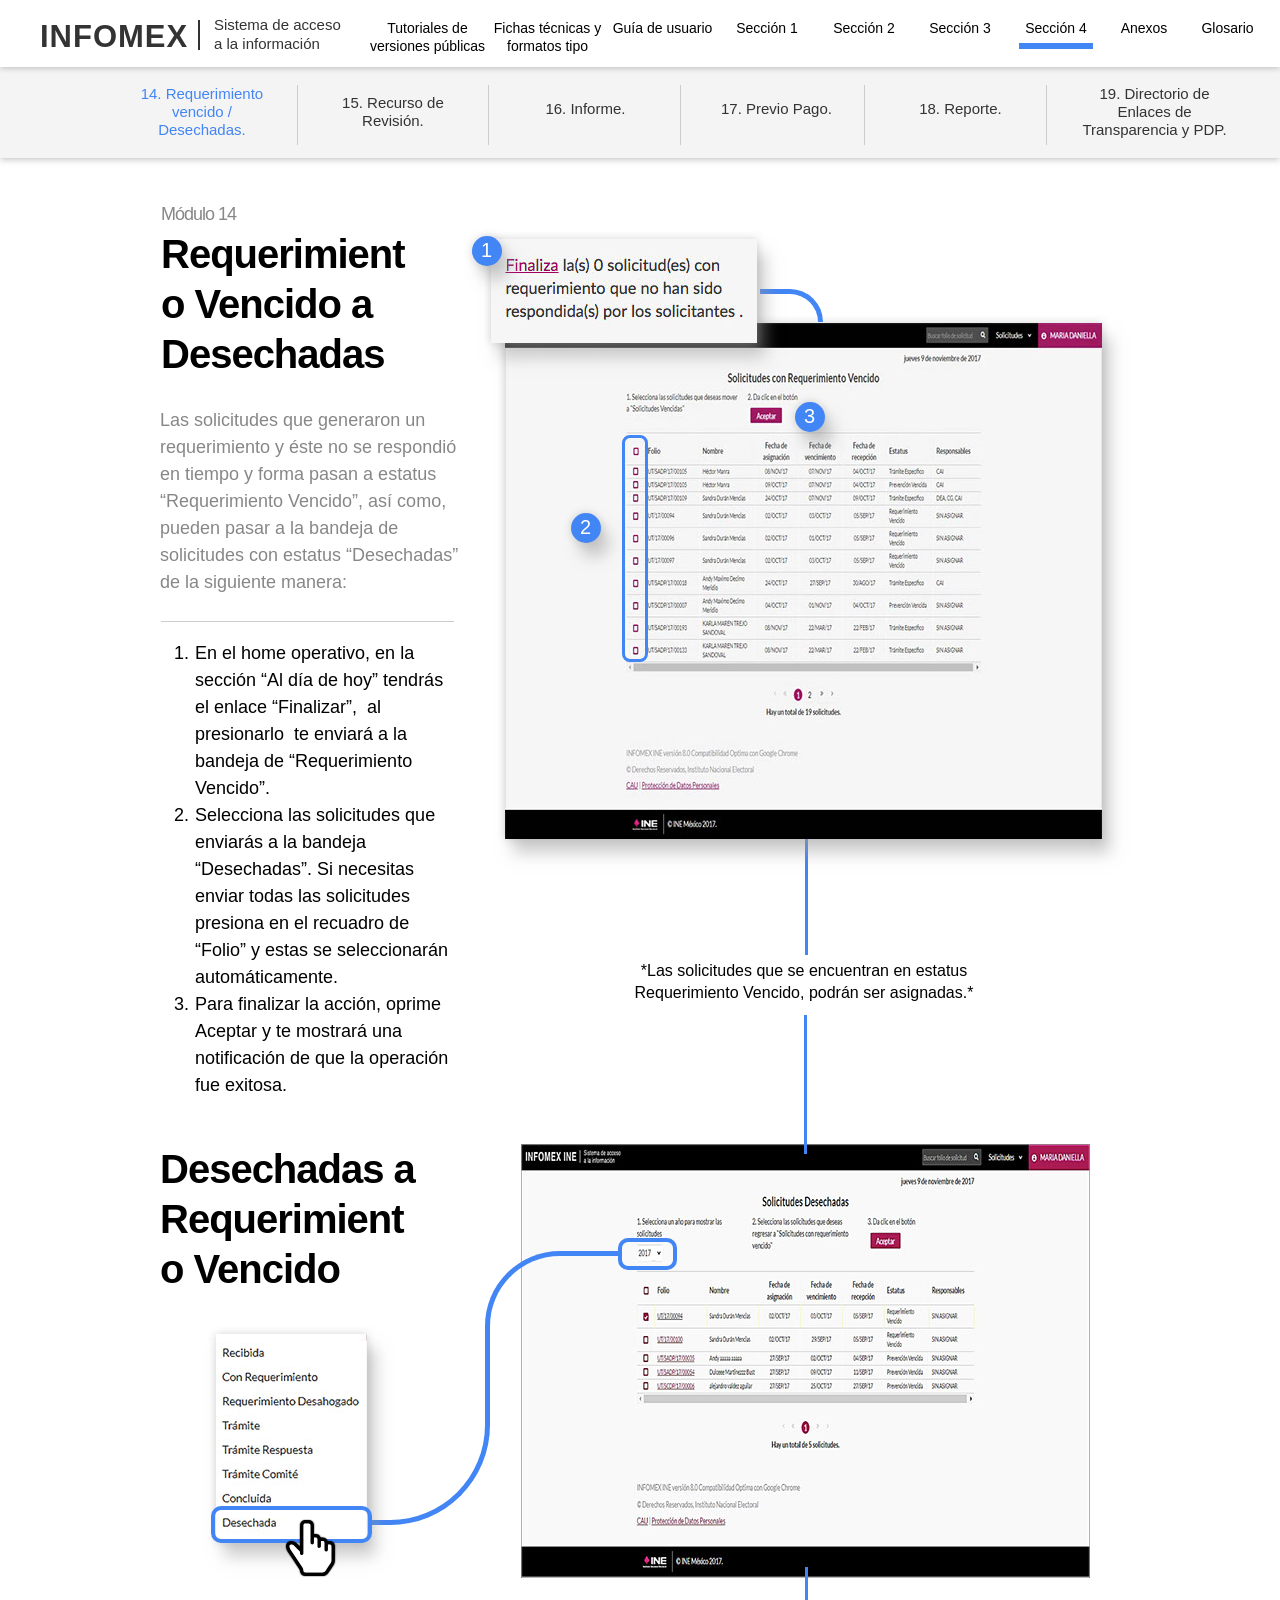
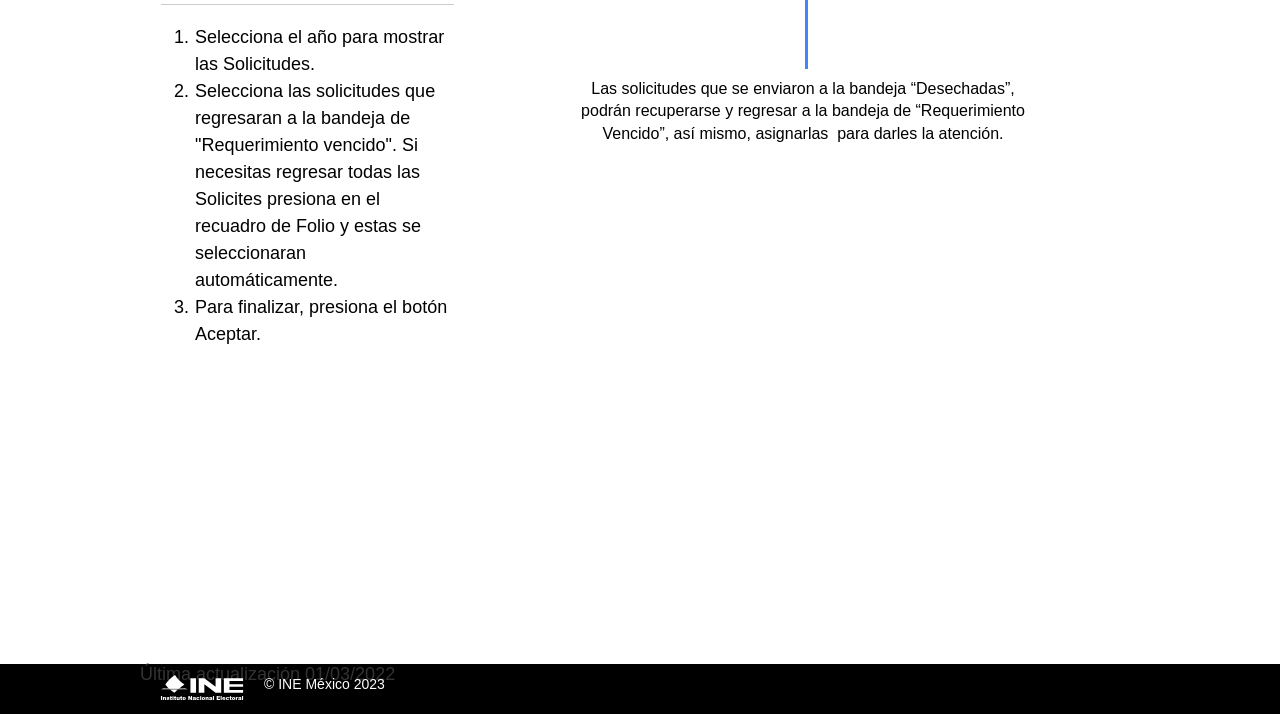
==== modulo-14.html @ b86f08ac "centros de ayuda" ====
<!DOCTYPE html>
<html class="nojs html css_verticalspacer" lang="es-ES">
 <head>

  <meta http-equiv="Content-type" content="text/html;charset=UTF-8"/>
  <meta name="generator" content="2018.0.0.379"/>
  
  <script type="text/javascript">
   // Update the 'nojs'/'js' class on the html node
document.documentElement.className = document.documentElement.className.replace(/\bnojs\b/g, 'js');

// Check that all required assets are uploaded and up-to-date
if(typeof Muse == "undefined") window.Muse = {}; window.Muse.assets = {"required":["museutils.js", "museconfig.js", "jquery.musemenu.js", "jquery.watch.js", "require.js", "modulo-14.css"], "outOfDate":[]};
</script>
  
  <title>modulo-14</title>
  <!-- CSS -->
  <link rel="stylesheet" type="text/css" href="css/site_global.css?crc=533855552"/>
  <link rel="stylesheet" type="text/css" href="css/master_a-p_g_-maestra.css?crc=135848326"/>
  <link rel="stylesheet" type="text/css" href="css/master_b-p_g_-maestra.css?crc=389858910"/>
  <link rel="stylesheet" type="text/css" href="css/master_seccion-4.css?crc=4071516898"/>
  <link rel="stylesheet" type="text/css" href="css/modulo-14.css?crc=4121384247" id="pagesheet"/>
  <!-- IE-only CSS -->
  <!--[if lt IE 9]>
  <link rel="stylesheet" type="text/css" href="css/iefonts_modulo-14.css?crc=3797265136"/>
  <![endif]-->
  <!-- Other scripts -->
  <script type="text/javascript">
   var __adobewebfontsappname__ = "muse";
</script>
  <!-- JS includes -->
  <script src="https://webfonts.creativecloud.com/roboto:n3,n4,n7:default.js" type="text/javascript"></script>
  <!--[if lt IE 9]>
  <script src="scripts/html5shiv.js?crc=4241844378" type="text/javascript"></script>
  <![endif]-->
   </head>
 <body>

  <div class="clearfix" id="page"><!-- group -->
   <div class="clearfix grpelem" id="pu21235"><!-- group -->
    <div class="browser_width" id="u21235-bw">
     <div id="u21235"><!-- simple frame --></div>
    </div>
    <div class="clearfix" id="u29739"><!-- group -->
     <a class="nonblock nontext MuseLinkActive ts7-Tablas-light-15px clearfix" id="u21440-4" href="modulo-14.html"><!-- content --><span><span class="ts7-Tablas-light-15px">14. Requerimiento vencido / Desechadas.</span></span></a>
     <div id="u21437"><!-- simple frame --></div>
     <a class="nonblock nontext ts7-Tablas-light-15px clearfix" id="u21439-4" href="modulo-15.html"><!-- content --><span><span class="ts7-Tablas-light-15px">15. Recurso de Revisión.</span></span></a>
     <div id="u21438"><!-- simple frame --></div>
     <a class="nonblock nontext ts7-Tablas-light-15px clearfix" id="u21436-4" href="modulo-16.html"><!-- content --><span><span class="ts7-Tablas-light-15px">16. Informe.</span></span></a>
     <div id="u29429"><!-- simple frame --></div>
     <a class="nonblock nontext ts7-Tablas-light-15px clearfix" id="u29426-4" href="modulo-17.html"><!-- content --><span><span class="ts7-Tablas-light-15px">17. Previo Pago.</span></span></a>
     <div id="u29736"><!-- simple frame --></div>
     <a class="nonblock nontext ts7-Tablas-light-15px clearfix" id="u29733-4" href="modulo-18.html"><!-- content --><span><span class="ts7-Tablas-light-15px">18. Reporte.</span></span></a>
     <div id="u29737"><!-- simple frame --></div>
     <a class="nonblock nontext ts7-Tablas-light-15px clearfix" id="u29740-4" href="modulo-42.html"><!-- content --><span><span class="ts7-Tablas-light-15px">19. Directorio de Enlaces de Transparencia y PDP.</span></span></a>
    </div>
    <div class="browser_width" id="u15545-bw">
     <div id="u15545"><!-- simple frame --></div>
    </div>
    <div class="clearfix" id="u15563"><!-- group -->
     <a class="nonblock nontext clearfix" id="u15553-4" href="index.html"><!-- content --><p>INFOMEX</p></a>
     <a class="nonblock nontext" id="u15552" href="index.html"><!-- simple frame --></a>
     <a class="nonblock nontext clearfix" id="u15554-6" href="index.html"><!-- content --><p>Sistema de acceso</p><p>a la información</p></a>
    </div>
    <nav class="MenuBar clearfix" id="menuu28602"><!-- horizontal box -->
     <div class="MenuItemContainer clearfix grpelem" id="u28609"><!-- vertical box -->
      <a class="nonblock nontext MenuItem MenuItemWithSubMenu clearfix colelem" id="u28673" href="modulo-37.html"><!-- horizontal box --><div class="MenuItemLabel clearfix grpelem" id="u28616-4"><!-- content --><p>Tutoriales de versiones públicas</p></div></a>
     </div>
     <div class="MenuItemContainer clearfix grpelem" id="u28608"><!-- vertical box -->
      <a class="nonblock nontext MenuItem MenuItemWithSubMenu clearfix colelem" id="u28672" href="modulo-22.html"><!-- horizontal box --><div class="MenuItemLabel clearfix grpelem" id="u28615-4"><!-- content --><p>Fichas técnicas y formatos tipo</p></div></a>
     </div>
      <div class="MenuItemContainer clearfix grpelem" id="u28607"><!-- vertical box -->
        <a class="nonblock nontext MenuItem MenuItemWithSubMenu clearfix colelem" id="u28671" href="modulo-19.html"><!-- horizontal box --><div class="MenuItemLabel NoWrap clearfix grpelem" id="u28614-4"><!-- content --><p>Guía de usuario</p></div></a>
      </div>
     <div class="MenuItemContainer clearfix grpelem" id="u28610"><!-- vertical box -->
      <a class="nonblock nontext MenuItem MenuItemWithSubMenu clearfix colelem" id="u28611" href="modulo-1.html"><!-- horizontal box --><div class="MenuItemLabel NoWrap clearfix grpelem" id="u28613-4"><!-- content --><p>Sección 1</p></div></a>
     </div>
     <div class="MenuItemContainer clearfix grpelem" id="u28617"><!-- vertical box -->
      <a class="nonblock nontext MenuItem MenuItemWithSubMenu clearfix colelem" id="u28618" href="modulo-5.html"><!-- horizontal box --><div class="MenuItemLabel NoWrap clearfix grpelem" id="u28620-4"><!-- content --><p>Sección 2</p></div></a>
     </div>
     <div class="MenuItemContainer clearfix grpelem" id="u28624"><!-- vertical box -->
      <a class="nonblock nontext MenuItem MenuItemWithSubMenu clearfix colelem" id="u28627" href="modulo-9.html"><!-- horizontal box --><div class="MenuItemLabel NoWrap clearfix grpelem" id="u28630-4"><!-- content --><p>Sección 3</p></div></a>
     </div>
     <div class="MenuItemContainer clearfix grpelem" id="u28689"><!-- vertical box -->
      <a class="nonblock nontext MenuItem MenuItemWithSubMenu MuseMenuActive clearfix colelem" id="u28692" href="modulo-14.html"><!-- horizontal box --><div class="MenuItemLabel NoWrap clearfix grpelem" id="u28694-4"><!-- content --><p>Sección 4</p></div></a>
     </div>
     <div class="MenuItemContainer clearfix grpelem" id="u28710"><!-- vertical box -->
      <a class="nonblock nontext MenuItem MenuItemWithSubMenu clearfix colelem" id="u28711" href="anexos.html"><!-- horizontal box --><div class="MenuItemLabel NoWrap clearfix grpelem" id="u28714-4"><!-- content --><p>Anexos</p></div></a>
     </div>
     <div class="MenuItemContainer clearfix grpelem" id="u28603"><!-- vertical box -->
      <a class="nonblock nontext MenuItem MenuItemWithSubMenu clearfix colelem" id="u28604" href="glosario.html"><!-- horizontal box --><div class="MenuItemLabel NoWrap clearfix grpelem" id="u28605-4"><!-- content --><p>Glosario</p></div></a>
     </div>
    </nav>
    <div id="u29065"><!-- simple frame --></div>
   </div>
   <div class="clearfix grpelem" id="pu26874-4"><!-- column -->
    <div class="clearfix colelem" id="u26874-4"><!-- content -->
     <p id="u26874-2"><span class="normal">Módulo 14</span></p>
    </div>
    <div class="clearfix colelem" id="pu26831-4"><!-- group -->
     <div class="clearfix grpelem" id="u26831-4"><!-- content -->
      <p id="u26831-2"><span class="normal" id="u26831">Las solicitudes que se enviaron a la bandeja “Desechadas”, podrán recuperarse y regresar a la bandeja de “Requerimiento Vencido”, así mismo, asignarlas&nbsp; para darles la atención.</span></p>
     </div>
     <div class="clip_frame grpelem" id="u26834"><!-- image -->
      <img class="block" id="u26834_img" src="images/imagen%20pegada%201120x854.jpg?crc=3993054534" alt="" width="569" height="434"/>
     </div>
     <div class="rounded-corners resaltado-grueso grpelem" id="u26836" data-mu-ie-matrix="progid:DXImageTransform.Microsoft.Matrix(M11=0,M12=-1,M21=1,M22=0,SizingMethod='auto expand')" data-mu-ie-matrix-dx="48" data-mu-ie-matrix-dy="-47"><!-- simple frame --></div>
     <div class="resaltado-grueso rounded-corners grpelem" id="u26837"><!-- simple frame --></div>
     <div class="rounded-corners grpelem" id="u26838"><!-- simple frame --></div>
     <div class="grpelem" id="u26839"><!-- simple frame --></div>
     <div class="clearfix grpelem" id="u26840-9"><!-- content -->
      <ol class="list0 nls-None" id="u26840-7">
       <li id="u26840-2"><span class="normal">En el home operativo, en la sección “Al día de hoy” tendrás el enlace “Finalizar”,&nbsp; al presionarlo&nbsp; te enviará a la bandeja de “Requerimiento Vencido”.</span></li>
       <li id="u26840-4"><span class="normal">Selecciona las solicitudes que enviarás a la bandeja “Desechadas”. Si necesitas enviar todas las solicitudes presiona en el recuadro de “Folio” y estas se seleccionarán automáticamente.</span></li>
       <li id="u26840-6"><span class="normal">Para finalizar la acción, oprime Aceptar y te mostrará una notificación de que la operación fue exitosa.</span></li>
      </ol>
     </div>
     <div class="resaltado-grueso rounded-corners grpelem" id="u26841" data-mu-ie-matrix="progid:DXImageTransform.Microsoft.Matrix(M11=-1,M12=0,M21=0,M22=-1,SizingMethod='auto expand')" data-mu-ie-matrix-dx="0" data-mu-ie-matrix-dy="0"><!-- simple frame --></div>
     <div class="resaltado-grueso grpelem" id="u26842" data-mu-ie-matrix="progid:DXImageTransform.Microsoft.Matrix(M11=0,M12=-1,M21=1,M22=0,SizingMethod='auto expand')" data-mu-ie-matrix-dx="66" data-mu-ie-matrix-dy="-66"><!-- simple frame --></div>
     <div class="clearfix grpelem" id="u26843-9"><!-- content -->
      <ol class="list0 nls-None" id="u26843-7">
       <li id="u26843-2"><span class="normal">Selecciona el año para mostrar las Solicitudes.</span></li>
       <li id="u26843-4"><span class="normal">Selecciona las solicitudes que regresaran a la bandeja de &quot;Requerimiento vencido&quot;. Si necesitas regresar todas las Solicites presiona en el recuadro de Folio y estas se seleccionaran automáticamente.</span></li>
       <li id="u26843-6"><span class="normal">Para finalizar, presiona el botón Aceptar.</span></li>
      </ol>
     </div>
     <div class="clearfix grpelem" id="u26844-4"><!-- content -->
      <p id="u26844-2"><span class="normal" id="u26844">*Las solicitudes que se encuentran en estatus Requerimiento Vencido, podrán ser asignadas.*</span></p>
     </div>
     <div class="resaltado-grueso grpelem" id="u26846" data-mu-ie-matrix="progid:DXImageTransform.Microsoft.Matrix(M11=0,M12=-1,M21=1,M22=0,SizingMethod='auto expand')" data-mu-ie-matrix-dx="60" data-mu-ie-matrix-dy="-60"><!-- simple frame --></div>
     <div class="shadow Sombras-nivel-2 clip_frame grpelem" id="u26848"><!-- image -->
      <img class="block" id="u26848_img" src="images/imagen%20pegada%20482x694-crop-u26848.jpg?crc=128304559" alt="" width="152" height="208"/>
     </div>
     <div class="clearfix grpelem" id="u26851-4"><!-- content -->
      <p id="u26851-2"><span class="normal">Las solicitudes que generaron un requerimiento y éste no se respondió en tiempo y forma pasan a estatus “Requerimiento Vencido”, así como, pueden pasar a la bandeja de solicitudes con estatus “Desechadas” de la siguiente manera:</span></p>
     </div>
     <div class="Sombras-nivel-2 shadow clip_frame grpelem" id="u26852"><!-- image -->
      <img class="block" id="u26852_img" src="images/imagen%20pegada%20958x828.jpg?crc=3959224670" alt="" width="597" height="516"/>
     </div>
     <div class="grpelem" id="u26854"><!-- simple frame --></div>
     <div class="rounded-corners grpelem" id="u26857"><!-- simple frame --></div>
     <div class="clearfix grpelem" id="u26858"><!-- group -->
      <div class="shadow Sombras-nivel-2-indicadores rounded-corners clearfix grpelem" id="u26860"><!-- group -->
       <div class="clearfix grpelem" id="u26859-4"><!-- content -->
        <p id="u26859-2"><span class="normal" id="u26859">2</span></p>
       </div>
      </div>
     </div>
     <div class="clearfix grpelem" id="u26861-4"><!-- content -->
      <p id="u26861-2"><span class="super-titulos">Requerimiento Vencido a Desechadas</span></p>
     </div>
     <div class="clearfix grpelem" id="u26862"><!-- group -->
      <div class="Sombras-nivel-2-indicadores shadow rounded-corners clearfix grpelem" id="u26864"><!-- group -->
       <div class="clearfix grpelem" id="u26863-4"><!-- content -->
        <p id="u26863-2"><span class="normal" id="u26863">3</span></p>
       </div>
      </div>
     </div>
     <div class="rounded-corners resaltado-grueso-redondo grpelem" id="u26866" data-mu-ie-matrix="progid:DXImageTransform.Microsoft.Matrix(M11=0,M12=-1,M21=1,M22=0,SizingMethod='auto expand')" data-mu-ie-matrix-dx="-15" data-mu-ie-matrix-dy="15"><!-- simple frame --></div>
     <div class="clip_frame grpelem" id="u26867"><!-- svg -->
      <img class="svg" id="u26868" src="images/svg-pegado-485x548.svg?crc=3825345961" width="53" height="60" alt="" data-mu-svgfallback="images/svg%20pegado%20485x548_poster_.png?crc=3929891242"/>
     </div>
     <div class="Sombras-nivel-2 shadow clip_frame grpelem" id="u26869"><!-- image -->
      <img class="block" id="u26869_img" src="images/solicitudes_de_estatus_finaliza-crop-u26869.jpg?crc=4020132587" alt="" width="266" height="104"/>
     </div>
     <div class="clearfix grpelem" id="u26871"><!-- group -->
      <div class="Sombras-nivel-2-indicadores shadow rounded-corners clearfix grpelem" id="u26873"><!-- group -->
       <div class="clearfix grpelem" id="u26872-4"><!-- content -->
        <p id="u26872-2"><span class="normal" id="u26872">1</span></p>
       </div>
      </div>
     </div>
     <div class="rounded-corners grpelem" id="u26847"><!-- simple frame --></div>
     <div class="clip_frame grpelem" id="u26855"><!-- svg -->
      <img class="svg" id="u26856" src="images/svg-pegado-485x548.svg?crc=3825345961" width="53" height="60" alt="" data-mu-svgfallback="images/svg%20pegado%20485x548_poster_.png?crc=3929891242"/>
     </div>
     <div class="clearfix grpelem" id="u29836-4"><!-- content -->
      <p id="u29836-2"><span class="super-titulos">Desechadas a Requerimiento Vencido</span></p>
     </div>
    </div>
   </div>
   <div class="verticalspacer" data-offset-top="2077" data-content-above-spacer="2076" data-content-below-spacer="174"></div>
   <div class="browser_width grpelem" id="u4093-bw">
    <div id="u4093"><!-- group -->
     <div class="clearfix" id="u4093_align_to_page">
      <div class="clip_frame grpelem" id="u4096"><!-- svg -->
       <img class="svg" id="u4097" src="images/svg-pegado-625196x190.svg?crc=474778767" width="84" height="25" alt="" data-mu-svgfallback="images/svg%20pegado%20625196x190_poster_.png?crc=4082289223"/>
      </div>
       <div class="clearfix grpelem" id="u4094-4"><!-- content -->
        <p><span class="normal" id="u4094">© INE México 2023</span></p>
       </div>
       <div class="clearfix grpelem" id="u4095-4"><!-- content -->
       <p><span class="ts6-Cuerpo-de-texto" id="u4095">Última actualización 01/03/2022</span></p>
      </div>
     </div>
    </div>
   </div>
  </div>
  <!-- Other scripts -->
  <script type="text/javascript">
   // Decide weather to suppress missing file error or not based on preference setting
var suppressMissingFileError = false
</script>
  <script type="text/javascript">
   window.Muse.assets.check=function(d){if(!window.Muse.assets.checked){window.Muse.assets.checked=!0;var b={},c=function(a,b){if(window.getComputedStyle){var c=window.getComputedStyle(a,null);return c&&c.getPropertyValue(b)||c&&c[b]||""}if(document.documentElement.currentStyle)return(c=a.currentStyle)&&c[b]||a.style&&a.style[b]||"";return""},a=function(a){if(a.match(/^rgb/))return a=a.replace(/\s+/g,"").match(/([\d\,]+)/gi)[0].split(","),(parseInt(a[0])<<16)+(parseInt(a[1])<<8)+parseInt(a[2]);if(a.match(/^\#/))return parseInt(a.substr(1),

16);return 0},g=function(g){for(var f=document.getElementsByTagName("link"),h=0;h<f.length;h++)if("text/css"==f[h].type){var i=(f[h].href||"").match(/\/?css\/([\w\-]+\.css)\?crc=(\d+)/);if(!i||!i[1]||!i[2])break;b[i[1]]=i[2]}f=document.createElement("div");f.className="version";f.style.cssText="display:none; width:1px; height:1px;";document.getElementsByTagName("body")[0].appendChild(f);for(h=0;h<Muse.assets.required.length;){var i=Muse.assets.required[h],l=i.match(/([\w\-\.]+)\.(\w+)$/),k=l&&l[1]?

l[1]:null,l=l&&l[2]?l[2]:null;switch(l.toLowerCase()){case "css":k=k.replace(/\W/gi,"_").replace(/^([^a-z])/gi,"_$1");f.className+=" "+k;k=a(c(f,"color"));l=a(c(f,"backgroundColor"));k!=0||l!=0?(Muse.assets.required.splice(h,1),"undefined"!=typeof b[i]&&(k!=b[i]>>>24||l!=(b[i]&16777215))&&Muse.assets.outOfDate.push(i)):h++;f.className="version";break;case "js":h++;break;default:throw Error("Unsupported file type: "+l);}}d?d().jquery!="1.8.3"&&Muse.assets.outOfDate.push("jquery-1.8.3.min.js"):Muse.assets.required.push("jquery-1.8.3.min.js");

f.parentNode.removeChild(f);if(Muse.assets.outOfDate.length||Muse.assets.required.length)f="Puede que determinados archivos falten en el servidor o sean incorrectos. Limpie la cache del navegador e inténtelo de nuevo. Si el problema persiste, póngase en contacto con el administrador del sitio web.",g&&Muse.assets.outOfDate.length&&(f+="\nOut of date: "+Muse.assets.outOfDate.join(",")),g&&Muse.assets.required.length&&(f+="\nMissing: "+Muse.assets.required.join(",")),suppressMissingFileError?(f+="\nUse SuppressMissingFileError key in AppPrefs.xml to show missing file error pop up.",console.log(f)):alert(f)};location&&location.search&&location.search.match&&location.search.match(/muse_debug/gi)?

setTimeout(function(){g(!0)},5E3):g()}};

var muse_init=function(){require.config({baseUrl:""});require(["jquery","museutils","whatinput","jquery.musemenu","jquery.watch"],function(d){var $ = d;$(document).ready(function(){try{
window.Muse.assets.check($);/* body */
Muse.Utils.transformMarkupToFixBrowserProblemsPreInit();/* body */
Muse.Utils.prepHyperlinks(true);/* body */
Muse.Utils.resizeHeight('.browser_width');/* resize height */
Muse.Utils.requestAnimationFrame(function() { $('body').addClass('initialized'); });/* mark body as initialized */
Muse.Utils.makeButtonsVisibleAfterSettingMinWidth();/* body */
Muse.Utils.initWidget('.MenuBar', ['#bp_infinity'], function(elem) { return $(elem).museMenu(); });/* unifiedNavBar */
Muse.Utils.fullPage('#page');/* 100% height page */
Muse.Utils.showWidgetsWhenReady();/* body */
Muse.Utils.transformMarkupToFixBrowserProblems();/* body */
}catch(b){if(b&&"function"==typeof b.notify?b.notify():Muse.Assert.fail("Error calling selector function: "+b),false)throw b;}})})};


</script>
  <!-- RequireJS script -->
  <script src="scripts/require.js?crc=4157109226" type="text/javascript" async data-main="scripts/museconfig.js?crc=4153641093" onload="if (requirejs) requirejs.onError = function(requireType, requireModule) { if (requireType && requireType.toString && requireType.toString().indexOf && 0 <= requireType.toString().indexOf('#scripterror')) window.Muse.assets.check(); }" onerror="window.Muse.assets.check();"></script>
   </body>
</html>
---- css/site_global.css ----
html {
    min-height: 100%;
    min-width: 100%;
    -ms-text-size-adjust: none;
}

body,
div,
dl,
dt,
dd,
ul,
ol,
li,
nav,
h1,
h2,
h3,
h4,
h5,
h6,
pre,
code,
form,
fieldset,
legend,
input,
button,
textarea,
p,
blockquote,
th,
td,
a {
    margin: 0px;
    padding: 0px;
    border-width: 0px;
    border-style: solid;
    border-color: transparent;
    -webkit-transform-origin: left top;
    -ms-transform-origin: left top;
    -o-transform-origin: left top;
    transform-origin: left top;
    background-repeat: no-repeat;
}

button.submit-btn {
    -moz-box-sizing: content-box;
    -webkit-box-sizing: content-box;
    box-sizing: content-box;
}

.transition {
    -webkit-transition-property: background-image, background-position, background-color, border-color, border-radius, color, font-size, font-style, font-weight, letter-spacing, line-height, text-align, box-shadow, text-shadow, opacity;
    transition-property: background-image, background-position, background-color, border-color, border-radius, color, font-size, font-style, font-weight, letter-spacing, line-height, text-align, box-shadow, text-shadow, opacity;
}

.transition * {
    -webkit-transition: inherit;
    transition: inherit;
}

table {
    border-collapse: collapse;
    border-spacing: 0px;
}

fieldset,
img {
    border: 0px;
    border-style: solid;
    -webkit-transform-origin: left top;
    -ms-transform-origin: left top;
    -o-transform-origin: left top;
    transform-origin: left top;
}

address,
caption,
cite,
code,
dfn,
em,
strong,
th,
var,
optgroup {
    font-style: inherit;
    font-weight: inherit;
}

del,
ins {
    text-decoration: none;
}

li {
    list-style: none;
}

caption,
th {
    text-align: left;
}

h1,
h2,
h3,
h4,
h5,
h6 {
    font-size: 100%;
    font-weight: inherit;
}

input,
button,
textarea,
select,
optgroup,
option {
    font-family: inherit;
    font-size: inherit;
    font-style: inherit;
    font-weight: inherit;
}

.form-grp input,
.form-grp textarea {
    -webkit-appearance: none;
    -webkit-border-radius: 0;
}

body {
    font-family: Arial, Helvetica Neue, Helvetica, sans-serif;
    text-align: left;
    font-size: 14px;
    line-height: 1.2;
    word-wrap: break-word;
    text-rendering: optimizeLegibility;
    -moz-font-feature-settings: 'liga';
    -ms-font-feature-settings: 'liga';
    -webkit-font-feature-settings: 'liga';
    font-feature-settings: 'liga';
}

a:link {
    color: #4285F4;
    font-weight: normal;
    text-decoration: inherit;
}

a:visited {
    color: #4285F4;
    font-weight: normal;
    text-decoration: inherit;
}

a:hover {
    color: #29ABE2;
    font-weight: normal;
    text-decoration: inherit;
}

a:active {
    color: #4285F4;
    font-weight: normal;
    text-decoration: inherit;
}

a.nontext {
    color: black;
    text-decoration: none;
    font-style: normal;
    font-weight: normal;
}

.migajas a:link {
    color: #333333;
    font-style: normal;
    font-weight: normal;
    text-decoration: inherit;
}

.migajas a:visited {
    color: #333333;
    font-style: normal;
    text-decoration: none;
}

.migajas a:hover {
    color: #4285F4;
    font-style: normal;
    font-weight: bold;
    text-decoration: underline;
}

.migajas a:active {
    color: #4285F4;
    font-style: normal;
    font-weight: bold;
    text-decoration: underline;
}

.migas a:link {
    color: #333333;
    font-style: normal;
    font-weight: normal;
    text-decoration: none;
}

.migas a:visited {
    color: #333333;
    font-style: normal;
    font-weight: normal;
    text-decoration: none;
}

.migas a:hover {
    color: #4285F4;
    font-style: normal;
    font-weight: normal;
    text-decoration: underline;
}

.menu-contextual a:link {
    color: #333333;
    font-style: normal;
    font-weight: normal;
    text-decoration: inherit;
}

.menu-contextual a:visited {
    color: #333333;
    font-style: normal;
    font-weight: normal;
    text-decoration: none;
}

.migas a:active,
.menu-contextual a:hover {
    color: #4285F4;
    font-style: normal;
    font-weight: normal;
    text-decoration: underline;
}

.home a:link {
    color: #333333;
    font-style: normal;
    font-weight: normal;
    text-decoration: underline;
}

.home a:visited {
    color: #333333;
    font-style: normal;
    font-weight: normal;
    text-decoration: none;
}

.menu-contextual a:active,
.home a:hover {
    color: #4285F4;
    font-style: normal;
    font-weight: normal;
    text-decoration: underline;
}

.link_flecha a:link {
    color: #4285F4;
    font-style: normal;
    font-weight: normal;
    text-decoration: none;
}

.link_flecha a:visited {
    color: #4285F4;
    font-style: normal;
    font-weight: normal;
    text-decoration: none;
}

.link_flecha a:hover {
    color: #4285F4;
    font-style: normal;
    font-weight: normal;
    text-decoration: none;
}

.link_flecha a:active {
    color: #4285F4;
    font-style: normal;
    font-weight: normal;
    text-decoration: none;
}

.home a:active,
.Link_normal a:link {
    color: #4285F4;
    font-style: normal;
    font-weight: normal;
    text-decoration: underline;
}

.Link_normal a:visited {
    color: #4285F4;
    font-style: normal;
    font-weight: normal;
    text-decoration: underline;
}

.Link_normal a:hover {
    color: #4285F4;
    font-style: normal;
    font-weight: normal;
    text-decoration: underline;
}

.Link_normal a:active {
    color: #4285F4;
    font-style: normal;
    font-weight: normal;
    text-decoration: underline;
}

.normal_text {
    color: #000000;
    direction: ltr;
    font-family: Arial, Helvetica Neue, Helvetica, sans-serif;
    font-size: 14px;
    font-style: normal;
    font-weight: normal;
    letter-spacing: 0px;
    line-height: 1.2;
    text-align: left;
    text-decoration: none;
    text-indent: 0px;
    text-transform: none;
    vertical-align: 0px;
    padding: 0px;
}

.fvd,
.Estilo-de-p-rrafo {
    color: #000000;
    font-family: roboto, sans-serif;
    font-size: 16px;
    font-weight: 300;
    letter-spacing: -1px;
    line-height: 1.5;
    text-align: center;
    padding: 0px;
}

.Subtitulos {
    font-family: roboto, sans-serif;
    font-size: 24px;
    font-weight: 400;
}

.normal {
    font-family: roboto, sans-serif;
    font-size: 18px;
    font-weight: 300;
}

.MEGA-TITULOS,
.super-titulos {
    color: #000000;
    font-family: roboto, sans-serif;
    font-size: 40px;
    font-weight: 700;
}

.links {
    color: #D5007F;
    font-family: roboto, sans-serif;
    font-size: 18px;
    font-weight: 400;
    text-decoration: underline;
}

.Estilo-de-car-cter {
    color: #878787;
    letter-spacing: 0px;
}

.Estilo-de-car-cter-1,
.normal-negrita {
    font-family: roboto, sans-serif;
    font-size: 18px;
    font-weight: 400;
    letter-spacing: 0px;
    text-decoration: underline;
}

.Mega_titulos {
    color: #000000;
    font-family: roboto, sans-serif;
    font-size: 34px;
    font-weight: 700;
    letter-spacing: -1px;
}

.ts7-Tablas-light-15px {
    color: #333333;
    font-family: roboto, sans-serif;
    font-size: 15px;
    font-weight: 300;
}

.ts3-Subtitulos-24px {
    color: #333333;
    font-family: roboto, sans-serif;
    font-size: 24px;
    font-weight: 500;
}

.ts18-negritas,
.ts5-Subtitulo-regular-18px {
    color: #000000;
    font-family: roboto, sans-serif;
    font-size: 18px;
    font-weight: 400;
}

.ts6-Cuerpo-de-texto {
    color: #333333;
    font-family: roboto, sans-serif;
    font-size: 18px;
    font-weight: 300;
}

.ts2-Titulos-bold-28 {
    color: #333333;
    font-family: roboto, sans-serif;
    font-size: 28px;
    font-weight: 700;
}

.Link-con-flecha {
    color: #4285F4;
    font-family: roboto, sans-serif;
    font-size: 18px;
    font-weight: 300;
}

.list0 li:before {
    position: absolute;
    right: 100%;
    letter-spacing: 0px;
    text-decoration: none;
    font-weight: normal;
    font-style: normal;
}

.rtl-list li:before {
    right: auto;
    left: 100%;
}

.nls-None>li:before,
.nls-None .list3>li:before,
.nls-None .list6>li:before {
    margin-right: 6px;
    content: '•';
}

.nls-None .list1>li:before,
.nls-None .list4>li:before,
.nls-None .list7>li:before {
    margin-right: 6px;
    content: '○';
}

.nls-None,
.nls-None .list1,
.nls-None .list2,
.nls-None .list3,
.nls-None .list4,
.nls-None .list5,
.nls-None .list6,
.nls-None .list7,
.nls-None .list8 {
    padding-left: 34px;
}

.nls-None.rtl-list,
.nls-None .list1.rtl-list,
.nls-None .list2.rtl-list,
.nls-None .list3.rtl-list,
.nls-None .list4.rtl-list,
.nls-None .list5.rtl-list,
.nls-None .list6.rtl-list,
.nls-None .list7.rtl-list,
.nls-None .list8.rtl-list {
    padding-left: 0px;
    padding-right: 34px;
}

.nls-None .list2>li:before,
.nls-None .list5>li:before,
.nls-None .list8>li:before {
    margin-right: 6px;
    content: '-';
}

.nls-None.rtl-list>li:before,
.nls-None .list1.rtl-list>li:before,
.nls-None .list2.rtl-list>li:before,
.nls-None .list3.rtl-list>li:before,
.nls-None .list4.rtl-list>li:before,
.nls-None .list5.rtl-list>li:before,
.nls-None .list6.rtl-list>li:before,
.nls-None .list7.rtl-list>li:before,
.nls-None .list8.rtl-list>li:before {
    margin-right: 0px;
    margin-left: 6px;
}

.TabbedPanelsTab {
    white-space: nowrap;
}

.MenuBar .MenuBarView,
.MenuBar .SubMenuView {
    display: block;
    list-style: none;
}

.MenuBar .SubMenu {
    display: none;
    position: absolute;
}

.NoWrap {
    white-space: nowrap;
    word-wrap: normal;
}

.rootelem {
    margin-left: auto;
    margin-right: auto;
}

.colelem {
    display: inline;
    float: left;
    clear: both;
}

.clearfix:after {
    content: "\0020";
    visibility: hidden;
    display: block;
    height: 0px;
    clear: both;
}

*:first-child+html .clearfix {
    zoom: 1;
}

.clip_frame {
    overflow: hidden;
}

.popup_anchor {
    position: relative;
    width: 0px;
    height: 0px;
}

.allow_click_through * {
    pointer-events: auto;
}

.popup_element {
    z-index: 100000;
}

.svg {
    display: block;
    vertical-align: top;
}

span.wrap {
    content: '';
    clear: left;
    display: block;
}

span.actAsInlineDiv {
    display: inline-block;
}

.position_content,
.excludeFromNormalFlow {
    float: left;
}

.preload_images {
    position: absolute;
    overflow: hidden;
    left: -9999px;
    top: -9999px;
    height: 1px;
    width: 1px;
}

.preload {
    height: 1px;
    width: 1px;
}

.animateStates {
    -webkit-transition: 0.3s ease-in-out;
    -moz-transition: 0.3s ease-in-out;
    -o-transition: 0.3s ease-in-out;
    transition: 0.3s ease-in-out;
}

[data-whatinput="mouse"] *:focus,
[data-whatinput="touch"] *:focus,
input:focus,
textarea:focus {
    outline: none;
}

textarea {
    resize: none;
    overflow: auto;
}

.allow_click_through,
.fld-prompt {
    pointer-events: none;
}

.wrapped-input {
    position: absolute;
    top: 0px;
    left: 0px;
    background: transparent;
    border: none;
}

.submit-btn {
    z-index: 50000;
    cursor: pointer;
}

.anchor_item {
    width: 22px;
    height: 18px;
}

.MenuBar .SubMenuVisible,
.MenuBarVertical .SubMenuVisible,
.MenuBar .SubMenu .SubMenuVisible,
.popup_element.Active,
span.actAsPara,
.actAsDiv,
a.nonblock.nontext,
img.block {
    display: block;
}

.widget_invisible,
.js .invi,
.js .mse_pre_init {
    visibility: hidden;
}

.ose_ei {
    visibility: hidden;
    z-index: 0;
}

.no_vert_scroll {
    overflow-y: hidden;
}

.always_vert_scroll {
    overflow-y: scroll;
}

.always_horz_scroll {
    overflow-x: scroll;
}

.fullscreen {
    overflow: hidden;
    left: 0px;
    top: 0px;
    position: fixed;
    height: 100%;
    width: 100%;
    -moz-box-sizing: border-box;
    -webkit-box-sizing: border-box;
    -ms-box-sizing: border-box;
    box-sizing: border-box;
}

.fullwidth {
    position: absolute;
}

.borderbox {
    -moz-box-sizing: border-box;
    -webkit-box-sizing: border-box;
    -ms-box-sizing: border-box;
    box-sizing: border-box;
}

.scroll_wrapper {
    position: absolute;
    overflow: auto;
    left: 0px;
    right: 0px;
    top: 0px;
    bottom: 0px;
    padding-top: 0px;
    padding-bottom: 0px;
    margin-top: 0px;
    margin-bottom: 0px;
}

.browser_width>* {
    position: absolute;
    left: 0px;
    right: 0px;
}

.grpelem,
.accordion_wrapper {
    display: inline;
    float: left;
}

.fld-checkbox input[type=checkbox],
.fld-radiobutton input[type=radio] {
    position: absolute;
    overflow: hidden;
    clip: rect(0px, 0px, 0px, 0px);
    height: 1px;
    width: 1px;
    margin: -1px;
    padding: 0px;
    border: 0px;
}

.fld-checkbox input[type=checkbox]+label,
.fld-radiobutton input[type=radio]+label {
    display: inline-block;
    background-repeat: no-repeat;
    cursor: pointer;
    float: left;
    width: 100%;
    height: 100%;
}

.pointer_cursor,
.fld-recaptcha-mode,
.fld-recaptcha-refresh,
.fld-recaptcha-help {
    cursor: pointer;
}

p,
h1,
h2,
h3,
h4,
h5,
h6,
ol,
ul,
span.actAsPara {
    max-height: 1000000px;
}

.superscript {
    vertical-align: super;
    font-size: 66%;
    line-height: 0px;
}

.subscript {
    vertical-align: sub;
    font-size: 66%;
    line-height: 0px;
}

.horizontalSlideShow {
    -ms-touch-action: pan-y;
    touch-action: pan-y;
}

.verticalSlideShow {
    -ms-touch-action: pan-x;
    touch-action: pan-x;
}

.colelem100,
.verticalspacer {
    clear: both;
}

.list0 li,
.MenuBar .MenuItemContainer,
.SlideShowContentPanel .fullscreen img,
.css_verticalspacer .verticalspacer {
    position: relative;
}

.popup_element.Inactive,
.js .disn,
.js .an_invi,
.hidden,
.breakpoint {
    display: none;
}

#muse_css_mq {
    position: absolute;
    display: none;
    background-color: #FFFFFE;
}

.fluid_height_spacer {
    width: 0.01px;
}

.muse_check_css {
    display: none;
    position: fixed;
}

@media screen and (-webkit-min-device-pixel-ratio:0) {
    body {
        text-rendering: auto;
    }
}

.ts7-Tablas-light-12px {
    color: #333333;
    font-family: roboto, sans-serif;
    font-size: 12px;
    font-weight: 300;
}

.ts7-Tablas-bold-15px {
    color: #333333;
    font-family: roboto, sans-serif;
    font-size: 15px;
    font-weight: 300;
    font-weight: bold;
}
---- css/master_a-p_g_-maestra.css ----
#u15545{box-shadow:0px 1px 6px rgba(0,0,0,0.23);background-color:#FFFFFF;}#u15553-4{background-color:transparent;color:#333333;font-size:31px;letter-spacing:1px;font-family:Helvetica, Helvetica Neue, Arial, sans-serif;font-weight:bold;}#u15552{background-color:#333333;}#u15554-6{background-color:transparent;line-height:1.24;color:#333333;font-size:15px;letter-spacing:0px;font-family:Helvetica, Helvetica Neue, Arial, sans-serif;}#u15563,#menuu28602,#u28611{border-width:0px;border-color:transparent;background-color:transparent;}#u28611:hover{border-style:solid;border-color:#999999;background-color:transparent;border-width:0px 0px 4px;}#u28611:active{border-style:solid;border-color:#999999;background-color:transparent;border-width:0px 0px 4px;}#u28613-4{border-width:0px;border-color:transparent;background-color:transparent;color:#000000;text-align:center;line-height:1.3;font-family:roboto, sans-serif;font-weight:400;}#u28618{border-width:0px;border-color:transparent;background-color:transparent;}#u28618:hover{border-style:solid;border-color:#999999;background-color:transparent;border-width:0px 0px 4px;}#u28618:active{border-style:solid;border-color:#999999;background-color:transparent;border-width:0px 0px 4px;}#u28620-4{border-width:0px;border-color:transparent;background-color:transparent;color:#000000;text-align:center;line-height:1.3;font-family:roboto, sans-serif;font-weight:400;}#u28627{border-width:0px;border-color:transparent;background-color:transparent;}#u28627:hover{border-style:solid;border-color:#999999;background-color:transparent;border-width:0px 0px 4px;}#u28627:active{border-style:solid;border-color:#999999;background-color:transparent;border-width:0px 0px 4px;}#u28630-4{border-width:0px;border-color:transparent;background-color:transparent;color:#000000;text-align:center;line-height:1.3;font-family:roboto, sans-serif;font-weight:400;}#u28692{border-width:0px;border-color:transparent;background-color:transparent;}#u28692:hover{border-style:solid;border-color:#999999;background-color:transparent;border-width:0px 0px 4px;}#u28692:active{border-style:solid;border-color:#999999;background-color:transparent;border-width:0px 0px 4px;}#u28694-4{border-width:0px;border-color:transparent;background-color:transparent;color:#000000;text-align:center;line-height:1.3;font-family:roboto, sans-serif;font-weight:400;}#u28711{border-width:0px;border-color:transparent;background-color:transparent;}#u28711:hover{border-style:solid;border-color:#999999;background-color:transparent;border-width:0px 0px 4px;}#u28711:active{border-style:solid;border-color:#999999;background-color:transparent;border-width:0px 0px 4px;}#u28714-4{border-width:0px;border-color:transparent;background-color:transparent;color:#000000;text-align:center;line-height:1.3;font-family:roboto, sans-serif;font-weight:400;}#u28604{border-width:0px;border-color:transparent;background-color:transparent;}#u28604:hover{border-style:solid;border-color:#999999;background-color:transparent;border-width:0px 0px 4px;}#u28604:active{border-style:solid;border-color:#999999;background-color:transparent;border-width:0px 0px 4px;}#u28611.MuseMenuActive,#u28618.MuseMenuActive,#u28627.MuseMenuActive,#u28692.MuseMenuActive,#u28711.MuseMenuActive,#u28604.MuseMenuActive{border-style:solid;border-color:#4285F4;background-color:transparent;border-width:0px 0px 4px;}#u28605-4{border-width:0px;border-color:transparent;background-color:transparent;color:#000000;text-align:center;line-height:1.3;font-family:roboto, sans-serif;font-weight:400;}#u28611.MuseMenuActive #u28613-4 p,#u28618.MuseMenuActive #u28620-4 p,#u28627.MuseMenuActive #u28630-4 p,#u28692.MuseMenuActive #u28694-4 p,#u28711.MuseMenuActive #u28714-4 p,#u28604.MuseMenuActive #u28605-4 p{color:#000000;visibility:inherit;}.MenuItem{cursor:pointer;}#u4093{background-color:#000000;}#u28610,#u28617,#u28624,#u28689,#u28710,#u28603,#u4096,#u28607{background-color:transparent;}#u4097{display:block;}#u4094-4{background-color:transparent;color:#FFFFFF;text-align:left;line-height:1.5;}#u4094{font-size:14px;}


#u28671:hover{border-style:solid;border-color:#999999;background-color:transparent;border-width:0px 0px 4px;}
#u28671:active{border-style:solid;border-color:#999999;background-color:transparent;border-width:0px 0px 4px;}
#u28614-4{border-width:0px;border-color:transparent;background-color:transparent;color:#000000;text-align:center;line-height:1.3;font-family:roboto, sans-serif;font-weight:400;}

#u28672:hover{border-style:solid;border-color:#999999;background-color:transparent;border-width:0px 0px 4px;}
#u28672:active{border-style:solid;border-color:#999999;background-color:transparent;border-width:0px 0px 4px;}
#u28615-4{border-width:0px;border-color:transparent;background-color:transparent;color:#000000;text-align:center;line-height:1.3;font-family:roboto, sans-serif;font-weight:400;}

#u28673:hover{border-style:solid;border-color:#999999;background-color:transparent;border-width:0px 0px 4px;}
#u28673:active{border-style:solid;border-color:#999999;background-color:transparent;border-width:0px 0px 4px;}
#u28616-4{border-width:0px;border-color:transparent;background-color:transparent;color:#000000;text-align:center;line-height:1.3;font-family:roboto, sans-serif;font-weight:400;}
---- css/master_b-p_g_-maestra.css ----
#u21235{box-shadow:0px 1px 7px rgba(0,0,0,0.28);background-color:#F4F4F4;}
#u21225{box-shadow:0px 1px 7px rgba(0,0,0,0.28);background-color:#F4F4F4;}
#u21224{box-shadow:0px 1px 7px rgba(0,0,0,0.28);background-color:#F4F4F4;}
---- css/master_seccion-4.css ----
#u29739 {
    border-width: 0px;
    border-color: transparent;
    background-color: transparent;
}

#u21440-4 {
    background-color: transparent;
    text-align: center;
}

#u21440-4:hover p,
#u21440-4:hover span {
    text-decoration: underline;
}

#u21440-4:active p,
#u21440-4:active span {
    color: #4285F4;
    visibility: inherit;
    text-decoration: underline;
}

#u21440-4:hover p {
    text-decoration: underline;
}

#u21440-4:active p {
    color: #4285F4;
    visibility: inherit;
    text-decoration: underline;
}

#u21439-4 {
    background-color: transparent;
    text-align: center;
}

#u21439-4:hover p,
#u21439-4:hover span {
    text-decoration: underline;
}

#u21439-4:active p,
#u21439-4:active span {
    color: #4285F4;
    visibility: inherit;
    text-decoration: underline;
}

#u21439-4:hover p {
    text-decoration: underline;
}

#u21439-4:active p {
    color: #4285F4;
    visibility: inherit;
    text-decoration: underline;
}

#u21436-4 {
    background-color: transparent;
    text-align: center;
}

#u21436-4:hover p,
#u21436-4:hover span {
    text-decoration: underline;
}

#u21436-4:active p,
#u21436-4:active span {
    color: #4285F4;
    visibility: inherit;
    text-decoration: underline;
}

#u21436-4:hover p {
    text-decoration: underline;
}

#u21436-4:active p {
    color: #4285F4;
    visibility: inherit;
    text-decoration: underline;
}

#u29426-4 {
    background-color: transparent;
    text-align: center;
}

#u29426-4:hover p,
#u29426-4:hover span {
    text-decoration: underline;
}

#u29426-4:active p,
#u29426-4:active span {
    color: #4285F4;
    visibility: inherit;
    text-decoration: underline;
}

#u29426-4:hover p {
    text-decoration: underline;
}

#u29426-4:active p {
    color: #4285F4;
    visibility: inherit;
    text-decoration: underline;
}

#u21437,
#u21438,
#u29429,
#u29736,
#u29737 {
    background-color: #CCCCCC;
}

#u29733-4 {
    background-color: transparent;
    text-align: center;
}

#u29733-4:hover p,
#u29733-4:hover span {
    text-decoration: underline;
}

#u29733-4:active p,
#u29733-4:active span {
    color: #4285F4;
    visibility: inherit;
    text-decoration: underline;
}

#u29733-4:hover p {
    text-decoration: underline;
}

#u29733-4:active p {
    color: #4285F4;
    visibility: inherit;
    text-decoration: underline;
}

/* Se agrego el estilo para el nuevo valor de la seccion 4 (Directorio de enlaces) */

#u29740-4 {
    background-color: transparent;
    text-align: center;
}

#u29740-4:hover p,
#u29740-4:hover span {
    text-decoration: underline;
}

#u29740-4:active p,
#u29740-4:active span {
    color: #4285F4;
    visibility: inherit;
    text-decoration: underline;
}

#u29740-4:hover p {
    text-decoration: underline;
}

#u29740-4:active p {
    color: #4285F4;
    visibility: inherit;
    text-decoration: underline;
}

/* */

#u21440-4.MuseLinkActive p,
#u21440-4.MuseLinkActive span,
#u21440-4.MuseLinkActive p,
/* id agregado */
#u21439-4.MuseLinkActive p,
#u21439-4.MuseLinkActive span,
#u21439-4.MuseLinkActive p,
#u21436-4.MuseLinkActive p,
#u21436-4.MuseLinkActive span,
#u21436-4.MuseLinkActive p,
#u29426-4.MuseLinkActive p,
#u29426-4.MuseLinkActive span,
#u29426-4.MuseLinkActive p,
#u29733-4.MuseLinkActive p,
#u29733-4.MuseLinkActive span,
#u29733-4.MuseLinkActive p,
#u29740-4.MuseLinkActive p,
#u29740-4.MuseLinkActive span,
#u29740-4.MuseLinkActive p {
    color: #4285F4;
    visibility: inherit;
    text-decoration: none;
}

#u29065 {
    border-width: 0px;
    border-color: transparent;
    background-color: #4285F4;
}
---- css/modulo-14.css ----
.version.modulo_14 {
    color: #0000F5;
    background-color: #A75537;
}

#page {
    z-index: 1;
    width: 1000px;
    min-height: 2264px;
    background-image: none;
    border-width: 0px;
    border-color: #000000;
    background-color: transparent;
    margin-left: auto;
    margin-right: auto;
}

#pu21235 {
    z-index: 92;
    width: 0.01px;
    height: 0px;
    padding-bottom: 158px;
    margin-right: -10000px;
}

#u21235 {
    z-index: 92;
    height: 93px;
    position: fixed;
    top: 65px;
}

#u21235-bw {
    z-index: 92;
}

#u29739 {
    z-index: 93;
    width: 880px;
    padding-bottom: 61px;
    position: fixed;
    top: 85px;
    left: 50%;
    margin-left: -440px;
}

#u21440-4 {
    z-index: 94;
    width: 131px;
    min-height: 61px;
    position: fixed;
    top: 85px;
    left: 45%;
    margin-left: -440px;
}

#u21440-4:hover {
    padding-top: 0px;
    padding-bottom: 0px;
    min-height: 61px;
    width: 131px;
    margin: 0px 0px 0px -440px;
}

#u21440-4:active {
    padding-top: 0px;
    padding-bottom: 0px;
    min-height: 61px;
    width: 131px;
    margin: 0px 0px 0px -440px;
}

#u21440-4.MuseLinkActive {
    padding-top: 0px;
    padding-bottom: 0px;
    min-height: 61px;
    width: 131px;
    margin: 0px 0px 0px -440px;
}

#u21437 {
    z-index: 114;
    width: 1px;
    height: 60px;
    position: fixed;
    top: 85px;
    left: 45%;
    margin-left: -279px;
}

#u21439-4 {
    z-index: 98;
    width: 119px;
    min-height: 52px;
    padding-top: 9px;
    position: fixed;
    top: 85px;
    left: 45%;
    margin-left: -243px;
}

#u21439-4:hover {
    padding-top: 9px;
    padding-bottom: 0px;
    min-height: 52px;
    width: 119px;
    margin: 0px 0px 0px -243px;
}

#u21439-4:active {
    padding-top: 9px;
    padding-bottom: 0px;
    min-height: 52px;
    width: 119px;
    margin: 0px 0px 0px -243px;
}

#u21439-4.MuseLinkActive {
    padding-top: 9px;
    padding-bottom: 0px;
    min-height: 52px;
    width: 119px;
    margin: 0px 0px 0px -243px;
}

#u21438 {
    z-index: 115;
    width: 1px;
    height: 60px;
    position: fixed;
    top: 85px;
    left: 45%;
    margin-left: -88px;
}

#u21436-4 {
    z-index: 102;
    width: 112px;
    min-height: 46px;
    padding-top: 15px;
    position: fixed;
    top: 85px;
    left: 45%;
    margin-left: -47px;
}

#u21436-4:hover {
    padding-top: 15px;
    padding-bottom: 0px;
    min-height: 46px;
    width: 112px;
    margin: 0px 0px 0px -47px;
}

#u21436-4:active {
    padding-top: 15px;
    padding-bottom: 0px;
    min-height: 46px;
    width: 112px;
    margin: 0px 0px 0px -47px;
}

#u21436-4.MuseLinkActive {
    padding-top: 15px;
    padding-bottom: 0px;
    min-height: 46px;
    width: 112px;
    margin: 0px 0px 0px -47px;
}

#u29429 {
    z-index: 116;
    width: 1px;
    height: 60px;
    position: fixed;
    top: 85px;
    left: 45%;
    margin-left: 104px;
}

#u29426-4 {
    z-index: 106;
    width: 112px;
    min-height: 46px;
    padding-top: 15px;
    position: fixed;
    top: 85px;
    left:45%;
    margin-left: 144px;
}

#u29426-4:hover {
    padding-top: 15px;
    padding-bottom: 0px;
    min-height: 46px;
    width: 112px;
    margin: 0px 0px 0px 144px;
}

#u29426-4:active {
    padding-top: 15px;
    padding-bottom: 0px;
    min-height: 46px;
    width: 112px;
    margin: 0px 0px 0px 144px;
}

#u29426-4.MuseLinkActive {
    padding-top: 15px;
    padding-bottom: 0px;
    min-height: 46px;
    width: 112px;
    margin: 0px 0px 0px 144px;
}

#u29736 {
    z-index: 117;
    width: 1px;
    height: 60px;
    position: fixed;
    top: 85px;
    left: 45%;
    margin-left: 288px;
}

#u29733-4 {
    z-index: 110;
    width: 112px;
    min-height: 46px;
    padding-top: 15px;
    position: fixed;
    top: 85px;
    left: 45%;
    margin-left: 328px;
}

#u29733-4:hover {
    padding-top: 15px;
    padding-bottom: 0px;
    min-height: 46px;
    width: 112px;
    margin: 0px 0px 0px 328px;
}

#u29733-4:active {
    padding-top: 15px;
    padding-bottom: 0px;
    min-height: 46px;
    width: 112px;
    margin: 0px 0px 0px 328px;
}

#u29733-4.MuseLinkActive {
    padding-top: 15px;
    padding-bottom: 0px;
    min-height: 46px;
    width: 112px;
    margin: 0px 0px 0px 328px;
}

#u15545 {
    z-index: 118;
    height: 67px;
    position: fixed;
    top: 0px;
}

#u15545-bw {
    z-index: 118;
}

#u15563 {
    z-index: 119;
    width: 312px;
    padding-bottom: 39px;
    position: fixed;
    top: 16px;
    left: 40px;
}

#u15553-4 {
    z-index: 120;
    width: 150px;
    min-height: 36px;
    position: fixed;
    top: 18px;
    left: 40px;
}

#u15552 {
    z-index: 130;
    width: 2px;
    height: 30px;
    position: fixed;
    top: 20px;
    left: 198px;
}

#u15554-6 {
    z-index: 124;
    width: 138px;
    min-height: 36px;
    position: fixed;
    top: 16px;
    left: 214px;
}

#menuu28602 {
    z-index: 131;
    width: 530px;
    height: 34px;
    position: fixed;
    top: 11px;
    right: 20px;
}

#u28610 {
    width: 75px;
    min-height: 34px;
    position: relative;
    margin-right: -10000px;
}

#u28611 {
    width: 75px;
    padding-bottom: 16px;
    position: relative;
}

#u28611:hover {
    width: 75px;
    min-height: 0px;
    margin: 0px 0px -2px;
}

#u28611:active {
    width: 75px;
    min-height: 0px;
    margin: 0px 0px -2px;
}

#u28611.MuseMenuActive {
    width: 75px;
    min-height: 0px;
    margin: 0px 0px -2px;
}

#u28613-4 {
    width: 64px;
    min-height: 18px;
    position: relative;
    margin-right: -10000px;
    top: 8px;
    left: 5px;
}

#u28611:hover #u28613-4 {
    padding-top: 0px;
    padding-bottom: 0px;
    min-height: 18px;
    width: 64px;
    margin: 0px -10000px 0px 0px;
}

#u28611:active #u28613-4 {
    padding-top: 0px;
    padding-bottom: 0px;
    min-height: 18px;
    width: 64px;
    margin: 0px -10000px 0px 0px;
}

#u28617 {
    width: 74px;
    min-height: 34px;
    position: relative;
    margin-right: -10000px;
    left: 97px;
}

#u28618 {
    width: 74px;
    padding-bottom: 16px;
    position: relative;
}

#u28618:hover {
    width: 74px;
    min-height: 0px;
    margin: 0px 0px -2px;
}

#u28618:active {
    width: 74px;
    min-height: 0px;
    margin: 0px 0px -2px;
}

#u28620-4 {
    width: 64px;
    min-height: 18px;
    position: relative;
    margin-right: -10000px;
    top: 8px;
    left: 5px;
}

#u28611.MuseMenuActive #u28613-4,
#u28618:hover #u28620-4 {
    padding-top: 0px;
    padding-bottom: 0px;
    min-height: 18px;
    width: 64px;
    margin: 0px -10000px 0px 0px;
}

#u28618:active #u28620-4 {
    padding-top: 0px;
    padding-bottom: 0px;
    min-height: 18px;
    width: 64px;
    margin: 0px -10000px 0px 0px;
}

#u28624 {
    width: 74px;
    min-height: 34px;
    position: relative;
    margin-right: -10000px;
    left: 193px;
}

#u28627 {
    width: 74px;
    padding-bottom: 16px;
    position: relative;
}

#u28618.MuseMenuActive,
#u28627:hover {
    width: 74px;
    min-height: 0px;
    margin: 0px 0px -2px;
}

#u28627:active {
    width: 74px;
    min-height: 0px;
    margin: 0px 0px -2px;
}

#u28630-4 {
    width: 64px;
    min-height: 18px;
    position: relative;
    margin-right: -10000px;
    top: 8px;
    left: 5px;
}

#u28618.MuseMenuActive #u28620-4,
#u28627:hover #u28630-4 {
    padding-top: 0px;
    padding-bottom: 0px;
    min-height: 18px;
    width: 64px;
    margin: 0px -10000px 0px 0px;
}

#u28627:active #u28630-4 {
    padding-top: 0px;
    padding-bottom: 0px;
    min-height: 18px;
    width: 64px;
    margin: 0px -10000px 0px 0px;
}

#u28689 {
    width: 74px;
    min-height: 34px;
    position: relative;
    margin-right: -10000px;
    left: 289px;
}

#u28692 {
    width: 74px;
    padding-bottom: 16px;
    position: relative;
}

#u28627.MuseMenuActive,
#u28692:hover {
    width: 74px;
    min-height: 0px;
    margin: 0px 0px -2px;
}

#u28692:active {
    width: 74px;
    min-height: 0px;
    margin: 0px 0px -2px;
}

#u28692.MuseMenuActive {
    width: 74px;
    min-height: 0px;
    margin: 0px 0px -2px;
}

#u28694-4 {
    width: 64px;
    min-height: 18px;
    position: relative;
    margin-right: -10000px;
    top: 8px;
    left: 5px;
}

#u28627.MuseMenuActive #u28630-4,
#u28692:hover #u28694-4 {
    padding-top: 0px;
    padding-bottom: 0px;
    min-height: 18px;
    width: 64px;
    margin: 0px -10000px 0px 0px;
}

#u28692:active #u28694-4 {
    padding-top: 0px;
    padding-bottom: 0px;
    min-height: 18px;
    width: 64px;
    margin: 0px -10000px 0px 0px;
}

#u28692.MuseMenuActive #u28694-4 {
    padding-top: 0px;
    padding-bottom: 0px;
    min-height: 18px;
    width: 64px;
    margin: 0px -10000px 0px 0px;
}

#u28710 {
    width: 58px;
    min-height: 34px;
    position: relative;
    margin-right: -10000px;
    left: 385px;
}

#u28711 {
    width: 58px;
    padding-bottom: 16px;
    position: relative;
}

#u28711:hover {
    width: 58px;
    min-height: 0px;
    margin: 0px 0px -2px;
}

#u28711:active {
    width: 58px;
    min-height: 0px;
    margin: 0px 0px -2px;
}

#u28711.MuseMenuActive {
    width: 58px;
    min-height: 0px;
    margin: 0px 0px -2px;
}

#u28714-4 {
    width: 48px;
    min-height: 18px;
    position: relative;
    margin-right: -10000px;
    top: 8px;
    left: 5px;
}

#u28711:hover #u28714-4 {
    padding-top: 0px;
    padding-bottom: 0px;
    min-height: 18px;
    width: 48px;
    margin: 0px -10000px 0px 0px;
}

#u28711:active #u28714-4 {
    padding-top: 0px;
    padding-bottom: 0px;
    min-height: 18px;
    width: 48px;
    margin: 0px -10000px 0px 0px;
}

#u28711.MuseMenuActive #u28714-4 {
    padding-top: 0px;
    padding-bottom: 0px;
    min-height: 18px;
    width: 48px;
    margin: 0px -10000px 0px 0px;
}

#u28603 {
    width: 65px;
    min-height: 34px;
    position: relative;
    margin-right: -10000px;
    left: 465px;
}

#u28604 {
    width: 65px;
    padding-bottom: 16px;
    position: relative;
}

#u28604:hover {
    width: 65px;
    min-height: 0px;
    margin: 0px 0px -2px;
}

#u28604:active {
    width: 65px;
    min-height: 0px;
    margin: 0px 0px -2px;
}

#u28604.MuseMenuActive {
    width: 65px;
    min-height: 0px;
    margin: 0px 0px -2px;
}

#u28605-4 {
    width: 55px;
    min-height: 18px;
    position: relative;
    margin-right: -10000px;
    top: 8px;
    left: 5px;
}

#u28604:hover #u28605-4 {
    padding-top: 0px;
    padding-bottom: 0px;
    min-height: 18px;
    width: 55px;
    margin: 0px -10000px 0px 0px;
}

#u28604:active #u28605-4 {
    padding-top: 0px;
    padding-bottom: 0px;
    min-height: 18px;
    width: 55px;
    margin: 0px -10000px 0px 0px;
}

#u28604.MuseMenuActive #u28605-4 {
    padding-top: 0px;
    padding-bottom: 0px;
    min-height: 18px;
    width: 55px;
    margin: 0px -10000px 0px 0px;
}

#u29065 {
    z-index: 168;
    width: 74px;
    height: 3px;
    position: fixed;
    top: 43px;
    right: 187px;
}

#pu26874-4 {
    z-index: 81;
    width: 0.01px;
    margin-right: -10000px;
    margin-top: 201px;
    margin-left: 20px;
}

#u26874-4 {
    z-index: 81;
    width: 293px;
    min-height: 28px;
    background-color: transparent;
    line-height: 1.5;
    text-align: left;
    color: #878787;
    letter-spacing: -1px;
    margin-left: 1px;
    position: relative;
}

#pu26831-4 {
    z-index: 9;
    width: 0.01px;
}

#u26831-4 {
    z-index: 9;
    width: 452px;
    min-height: 83px;
    background-color: transparent;
    color: #000000;
    text-align: center;
    line-height: 1.4;
    position: relative;
    margin-right: -10000px;
    margin-top: 1449px;
    left: 417px;
}

#u26834 {
    z-index: 13;
    width: 569px;
    background-color: transparent;
    position: relative;
    margin-right: -10000px;
    margin-top: 915px;
    left: 361px;
}

#u26836 {
    z-index: 15;
    width: 102px;
    height: 4px;
    border-style: solid;
    border-color: #4285F4;
    border-radius: 0px;
    -webkit-transform: matrix(0, 1, -1, 0, 55, -47);
    -ms-transform: matrix(0, 1, -1, 0, 55, -47);
    transform: matrix(0, 1, -1, 0, 55, -47);
    position: relative;
    margin-right: -10000px;
    margin-top: 1385px;
    left: 593px;
    border-width: 3px 0px 0px;
}

.resaltado-grueso {
    border-width: 3px;
    border-color: #4285F4;
    background-color: transparent;
    border-radius: 100px;
}

#u26837 {
    z-index: 16;
    width: 132px;
    height: 70px;
    border-style: solid;
    border-color: #4285F4;
    border-radius: 100px 0px 0px 0px;
    position: relative;
    margin-right: -10000px;
    margin-top: 1022px;
    left: 325px;
    border-width: 5px 0px 0px 5px;
}

#u26838 {
    z-index: 17;
    width: 51px;
    height: 24px;
    border-style: solid;
    border-width: 4px;
    border-color: #4285F4;
    background-color: transparent;
    border-radius: 10px;
    position: relative;
    margin-right: -10000px;
    margin-top: 1009px;
    left: 458px;
}

#u26839 {
    z-index: 18;
    width: 293px;
    height: 1px;
    background-color: #CCCCCC;
    position: relative;
    margin-right: -10000px;
    margin-top: 1375px;
    left: 1px;
}

#u26840-9 {
    z-index: 19;
    width: 293px;
    min-height: 467px;
    background-color: transparent;
    text-align: left;
    line-height: 1.5;
    font-weight: normal;
    position: relative;
    margin-right: -10000px;
    margin-top: 411px;
    left: 1px;
}

#u26841 {
    z-index: 28;
    width: 117px;
    height: 194px;
    border-style: solid;
    border-color: #4285F4;
    border-radius: 100px 0px 0px 0px;
    -webkit-transform: matrix(-1, 0, 0, -1, 122, 199);
    -ms-transform: matrix(-1, 0, 0, -1, 122, 199);
    transform: matrix(-1, 0, 0, -1, 122, 199);
    position: relative;
    margin-right: -10000px;
    margin-top: 1097px;
    left: 208px;
    border-width: 5px 0px 0px 5px;
}

#u26842 {
    z-index: 29;
    width: 139px;
    height: 4px;
    border-style: solid;
    border-color: #4285F4;
    border-radius: 0px;
    -webkit-transform: matrix(0, 1, -1, 0, 73, -66);
    -ms-transform: matrix(0, 1, -1, 0, 73, -66);
    transform: matrix(0, 1, -1, 0, 73, -66);
    position: relative;
    margin-right: -10000px;
    margin-top: 852px;
    left: 574px;
    border-width: 3px 0px 0px;
}

#u26843-9 {
    z-index: 30;
    width: 293px;
    min-height: 453px;
    background-color: transparent;
    text-align: left;
    line-height: 1.5;
    font-weight: normal;
    position: relative;
    margin-right: -10000px;
    margin-top: 1395px;
    left: 1px;
}

#u26840-7,
#u26843-7 {
    counter-reset: list0;
}

#u26840-7>li:before,
#u26843-7>li:before {
    counter-increment: list0;
    content: counter(list0, decimal) '.';
}

#u26840-7 .list1,
#u26843-7 .list1 {
    counter-reset: list1;
}

#u26840-7 .list1>li:before,
#u26843-7 .list1>li:before {
    counter-increment: list1;
    content: counter(list1, lower-alpha) '.';
}

#u26840-7 .list2,
#u26843-7 .list2 {
    counter-reset: list2;
}

#u26840-7 .list2>li:before,
#u26843-7 .list2>li:before {
    counter-increment: list2;
    content: counter(list2, lower-roman) '.';
}

#u26840-7 .list3,
#u26843-7 .list3 {
    counter-reset: list3;
}

#u26840-7 .list3>li:before,
#u26843-7 .list3>li:before {
    counter-increment: list3;
    content: counter(list3, decimal) '.';
}

#u26840-7 .list4,
#u26843-7 .list4 {
    counter-reset: list4;
}

#u26840-7 .list4>li:before,
#u26843-7 .list4>li:before {
    counter-increment: list4;
    content: counter(list4, lower-alpha) '.';
}

#u26840-7 .list5,
#u26843-7 .list5 {
    counter-reset: list5;
}

#u26840-7 .list5>li:before,
#u26843-7 .list5>li:before {
    counter-increment: list5;
    content: counter(list5, lower-roman) '.';
}

#u26840-7 .list6,
#u26843-7 .list6 {
    counter-reset: list6;
}

#u26840-7 .list6>li:before,
#u26843-7 .list6>li:before {
    counter-increment: list6;
    content: counter(list6, decimal) '.';
}

#u26840-7 .list7,
#u26843-7 .list7 {
    counter-reset: list7;
}

#u26840-7 .list7>li:before,
#u26843-7 .list7>li:before {
    counter-increment: list7;
    content: counter(list7, lower-alpha) '.';
}

#u26840-7 .list8,
#u26843-7 .list8 {
    counter-reset: list8;
}

#u26840-7 .list8>li:before,
#u26843-7 .list8>li:before {
    counter-increment: list8;
    content: counter(list8, lower-roman) '.';
}

#u26840-7>#u26840-2:before,
#u26840-7>#u26840-4:before,
#u26840-7>#u26840-6:before,
#u26843-7>#u26843-2:before,
#u26843-7>#u26843-4:before,
#u26843-7>#u26843-6:before {
    font-size: 18px;
    font-family: roboto, sans-serif;
    font-weight: 300;
    line-height: 1.5;
}

#u26844-4 {
    z-index: 39;
    width: 340px;
    min-height: 51px;
    background-color: transparent;
    color: #000000;
    text-align: center;
    line-height: 1.4;
    position: relative;
    margin-right: -10000px;
    margin-top: 731px;
    left: 474px;
}

#u26831-2 span,
#u26844-2 span {
    line-height: 1.4;
}

#u26831,
#u26844 {
    font-size: 16px;
    font-family: roboto, sans-serif;
    font-weight: 400;
}

#u26846 {
    z-index: 43;
    width: 128px;
    height: 4px;
    border-style: solid;
    border-color: #4285F4;
    border-radius: 0px;
    -webkit-transform: matrix(0, 1, -1, 0, 68, -60);
    -ms-transform: matrix(0, 1, -1, 0, 68, -60);
    transform: matrix(0, 1, -1, 0, 68, -60);
    position: relative;
    margin-right: -10000px;
    margin-top: 658px;
    left: 580px;
    border-width: 3px 0px 0px;
}

#u26848 {
    z-index: 44;
    width: 151px;
    box-shadow: 0px 0px 8px rgba(153, 153, 153, 0.2), 0px 0px 8px rgba(153, 153, 153, 0.2)
        /* glow */
        ,
        8px 14px 15px rgba(153, 153, 153, 0.5)
        /* drop shadow*/
    ;
    border-width: 0px;
    position: relative;
    margin-right: -10000px;
    margin-top: 1105px;
    left: 56px;
}

.Sombras-nivel-2 {
    box-shadow: 0px 0px 8px rgba(153, 153, 153, 0.2), 0px 0px 8px rgba(153, 153, 153, 0.2)
        /* glow */
        ,
        8px 14px 15px rgba(153, 153, 153, 0.5)
        /* drop shadow*/
    ;
    border-width: 1px;
    border-color: transparent;
    background-color: #FFFFFF;
}

#u26851-4 {
    z-index: 46;
    width: 307px;
    min-height: 208px;
    background-color: transparent;
    line-height: 1.5;
    text-align: left;
    color: #878787;
    letter-spacing: 0px;
    position: relative;
    margin-right: -10000px;
    margin-top: 178px;
}

#u26852 {
    z-index: 50;
    width: 597px;
    box-shadow: 0px 0px 8px rgba(153, 153, 153, 0.2), 0px 0px 8px rgba(153, 153, 153, 0.2)
        /* glow */
        ,
        8px 14px 15px rgba(153, 153, 153, 0.5)
        /* drop shadow*/
    ;
    border-width: 0px;
    position: relative;
    margin-right: -10000px;
    margin-top: 94px;
    left: 345px;
}

#u26854 {
    z-index: 52;
    width: 293px;
    height: 1px;
    background-color: #CCCCCC;
    position: relative;
    margin-right: -10000px;
    margin-top: 392px;
    left: 1px;
}

#u26857 {
    z-index: 53;
    width: 20px;
    height: 221px;
    border-style: solid;
    border-width: 3px;
    border-color: #4285F4;
    background-color: transparent;
    border-radius: 8px;
    position: relative;
    margin-right: -10000px;
    margin-top: 206px;
    left: 462px;
}

#u26858 {
    z-index: 54;
    width: 30px;
    border-width: 0px;
    border-color: transparent;
    background-color: transparent;
    position: relative;
    margin-right: -10000px;
    margin-top: 284px;
    left: 411px;
}

#u26860 {
    z-index: 55;
    width: 30px;
    box-shadow: 0px 0px 8px rgba(153, 153, 153, 0.2), 0px 0px 8px rgba(153, 153, 153, 0.2)
        /* glow */
        ,
        8px 14px 15px rgba(153, 153, 153, 0.5)
        /* drop shadow*/
    ;
    border-width: 0px;
    border-radius: 50%;
    padding-bottom: 1px;
    position: relative;
    margin-right: -10000px;
}

.Sombras-nivel-2-indicadores {
    box-shadow: 0px 0px 8px rgba(153, 153, 153, 0.2), 0px 0px 8px rgba(153, 153, 153, 0.2)
        /* glow */
        ,
        8px 14px 15px rgba(153, 153, 153, 0.5)
        /* drop shadow*/
    ;
    border-width: 1px;
    border-color: transparent;
    background-color: #4285F4;
}

#u26859-4 {
    z-index: 56;
    width: 29px;
    min-height: 23px;
    background-color: transparent;
    line-height: 1.5;
    text-align: left;
    color: #FFFFFF;
    font-weight: normal;
    position: relative;
    margin-right: -10000px;
    margin-top: -1px;
    left: 9px;
}

#u26861-4 {
    z-index: 60;
    width: 263px;
    min-height: 161px;
    background-color: transparent;
    text-align: left;
    line-height: 1.25;
    letter-spacing: -1px;
    position: relative;
    margin-right: -10000px;
    left: 1px;
}

#u26862 {
    z-index: 64;
    width: 30px;
    border-width: 0px;
    border-color: transparent;
    background-color: transparent;
    position: relative;
    margin-right: -10000px;
    margin-top: 173px;
    left: 635px;
}

#u26864 {
    z-index: 65;
    width: 30px;
    box-shadow: 0px 0px 8px rgba(153, 153, 153, 0.2), 0px 0px 8px rgba(153, 153, 153, 0.2)
        /* glow */
        ,
        8px 14px 15px rgba(153, 153, 153, 0.5)
        /* drop shadow*/
    ;
    border-width: 0px;
    border-radius: 50%;
    padding-bottom: 1px;
    position: relative;
    margin-right: -10000px;
}

#u26863-4 {
    z-index: 66;
    width: 29px;
    min-height: 23px;
    background-color: transparent;
    line-height: 1.5;
    text-align: left;
    color: #FFFFFF;
    font-weight: normal;
    position: relative;
    margin-right: -10000px;
    margin-top: -1px;
    left: 9px;
}

#u26866 {
    z-index: 70;
    width: 28px;
    height: 58px;
    border-style: solid;
    border-color: #4285F4;
    -webkit-transform: matrix(0, 1, -1, 0, 48, 15);
    -ms-transform: matrix(0, 1, -1, 0, 48, 15);
    transform: matrix(0, 1, -1, 0, 48, 15);
    position: relative;
    margin-right: -10000px;
    margin-top: 45px;
    left: 615px;
    border-width: 5px 0px 0px 5px;
}

.resaltado-grueso-redondo {
    border-color: #4285F4;
    background-color: transparent;
    border-radius: 100px 0px 0px 0px;
    border-width: 5px 0px 0px 5px;
}

#u26867 {
    z-index: 71;
    width: 53px;
    background-color: transparent;
    position: relative;
    margin-right: -10000px;
    margin-top: 43px;
    left: 347px;
}

#u26868 {
    z-index: 72;
    display: block;
}

#u26869 {
    z-index: 73;
    width: 266px;
    box-shadow: 0px 0px 8px rgba(153, 153, 153, 0.2), 0px 0px 8px rgba(153, 153, 153, 0.2)
        /* glow */
        ,
        8px 14px 15px rgba(153, 153, 153, 0.5)
        /* drop shadow*/
    ;
    border-width: 0px;
    position: relative;
    margin-right: -10000px;
    margin-top: 10px;
    left: 331px;
}

#u26871 {
    z-index: 75;
    width: 30px;
    border-width: 0px;
    border-color: transparent;
    background-color: transparent;
    position: relative;
    margin-right: -10000px;
    margin-top: 7px;
    left: 312px;
}

#u26873 {
    z-index: 76;
    width: 30px;
    box-shadow: 0px 0px 8px rgba(153, 153, 153, 0.2), 0px 0px 8px rgba(153, 153, 153, 0.2)
        /* glow */
        ,
        8px 14px 15px rgba(153, 153, 153, 0.5)
        /* drop shadow*/
    ;
    border-width: 0px;
    border-radius: 50%;
    padding-bottom: 1px;
    position: relative;
    margin-right: -10000px;
}

#u26872-4 {
    z-index: 77;
    width: 29px;
    min-height: 23px;
    background-color: transparent;
    line-height: 1.5;
    text-align: left;
    color: #FFFFFF;
    font-weight: normal;
    position: relative;
    margin-right: -10000px;
    margin-top: -1px;
    left: 9px;
}

#u26874-2 span,
#u26840-2 span,
#u26840-2 ol,
#u26840-2 li,
#u26840-4 span,
#u26840-4 ol,
#u26840-4 li,
#u26840-6 span,
#u26840-6 ol,
#u26840-6 li,
#u26843-2 span,
#u26843-2 ol,
#u26843-2 li,
#u26843-4 span,
#u26843-4 ol,
#u26843-4 li,
#u26843-6 span,
#u26843-6 ol,
#u26843-6 li,
#u26851-2 span,
#u26859-2 span,
#u26863-2 span,
#u26872-2 span {
    line-height: 1.5;
}

#u26859,
#u26863,
#u26872 {
    font-size: 20px;
    font-family: roboto, sans-serif;
    font-weight: 400;
}

#u26847 {
    z-index: 85;
    width: 153px;
    height: 29px;
    border-style: solid;
    border-width: 4px;
    border-color: #4285F4;
    background-color: transparent;
    border-radius: 10px;
    position: relative;
    margin-right: -10000px;
    margin-top: 1277px;
    left: 51px;
}

#u26855 {
    z-index: 86;
    width: 53px;
    background-color: transparent;
    position: relative;
    margin-right: -10000px;
    margin-top: 1289px;
    left: 124px;
}

#u26856 {
    z-index: 87;
    display: block;
}

#u29836-4 {
    z-index: 88;
    width: 263px;
    min-height: 161px;
    background-color: transparent;
    text-align: left;
    line-height: 1.25;
    letter-spacing: -1px;
    position: relative;
    margin-right: -10000px;
    margin-top: 915px;
}

#u26874-2,
#u26831-2,
#u26840-2,
#u26840-4,
#u26840-6,
#u26843-2,
#u26843-4,
#u26843-6,
#u26844-2,
#u26851-2,
#u26859-2,
#u26861-2,
#u26863-2,
#u26872-2,
#u29836-2 {
    line-height: 0px;
}

#u26861-2 span,
#u29836-2 span {
    line-height: 1.25;
}

.css_verticalspacer .verticalspacer {
    height: calc(100vh - 2250px);
}

#u4093 {
    z-index: 2;
    min-height: 36px;
    padding-bottom: 14px;
}

#u4093_align_to_page {
    margin-left: auto;
    margin-right: auto;
    position: relative;
    width: 1000px;
}

#u4096 {
    z-index: 7;
    width: 84px;
    position: relative;
    margin-right: -10000px;
    margin-top: 11px;
    left: 20px;
}

#u4097 {
    z-index: 8;
}

#u4094-4 {
    z-index: 3;
    width: 309px;
    position: relative;
    margin-right: -10000px;
    margin-top: 10px;
    left: 124px;
}

.js body {
    visibility: hidden;
}

.js body.initialized {
    visibility: visible;
}

#u4093-bw {
    z-index: 2;
    min-height: 36px;
    margin-bottom: -51px;
    margin-top: 126px;
}

#muse_css_mq,
.html {
    background-color: #FFFFFF;
}

body {
    position: relative;
    min-width: 1000px;
    padding-bottom: 49px;
}

.verticalspacer {
    min-height: 62px;
}

#u28607 {
    width: 115px;
    min-height: 34px;
    position: relative;
    margin-right: -10000px;
    left: -125px;
}

#u28671 {
    width: 115px;
    padding-bottom: 16px;
    position: relative;
}

#u28671:hover {
    width: 115px;
    min-height: 0px;
    margin: 0px 0px -2px;
}

#u28671:active {
    width: 115px;
    min-height: 0px;
    margin: 0px 0px -2px;
}

#u28614-4 {
    width: 115px;
    min-height: 18px;
    position: relative;
    margin-right: -10000px;
    top: 8px;
    left: 0px;
}

#u28671:hover #u28614-4 {
    padding-top: 0px;
    padding-bottom: 0px;
    min-height: 18px;
    width: 115px;
    margin: 0px -10000px 0px 0px;
}

#u28671:active #u28614-4 {
    padding-top: 0px;
    padding-bottom: 0px;
    min-height: 18px;
    width: 115px;
    margin: 0px -10000px 0px 0px;
}

#u28671.MuseMenuActive #u28614-4 {
    padding-top: 0px;
    padding-bottom: 0px;
    min-height: 18px;
    width: 115px;
    margin: 0px -10000px 0px 0px;
}

#u28608 {
    width: 115px;
    min-height: 34px;
    position: relative;
    margin-right: -10000px;
    left: -240px;
}

#u28672 {
    width: 115px;
    padding-bottom: 16px;
    position: relative;
}

#u28672:hover {
    width: 115px;
    min-height: 0px;
    margin: 0px 0px -2px;
}

#u28672:active {
    width: 115px;
    min-height: 0px;
    margin: 0px 0px -2px;
}

#u28615-4 {
    width: 115px;
    min-height: 18px;
    position: relative;
    margin-right: -10000px;
    top: 8px;
    left: 0px;
}

#u28672:hover #u28615-4 {
    padding-top: 0px;
    padding-bottom: 0px;
    min-height: 18px;
    width: 115px;
    margin: 0px -10000px 0px 0px;
}

#u28672:active #u28615-4 {
    padding-top: 0px;
    padding-bottom: 0px;
    min-height: 18px;
    width: 115px;
    margin: 0px -10000px 0px 0px;
}

#u28672.MuseMenuActive #u28615-4 {
    padding-top: 0px;
    padding-bottom: 0px;
    min-height: 18px;
    width: 115px;
    margin: 0px -10000px 0px 0px;
}

#u28609 {
    width: 135px;
    min-height: 34px;
    position: relative;
    margin-right: -10000px;
    left: -370px;
}

#u28673 {
    width: 135px;
    padding-bottom: 16px;
    position: relative;
}

#u28673:hover {
    width: 135px;
    min-height: 0px;
    margin: 0px 0px -2px;
}

#u28673:active {
    width: 135px;
    min-height: 0px;
    margin: 0px 0px -2px;
}

#u28616-4 {
    width: 135px;
    min-height: 18px;
    position: relative;
    margin-right: -10000px;
    top: 8px;
    left: 0px;
}

#u28673:hover #u28616-4 {
    padding-top: 0px;
    padding-bottom: 0px;
    min-height: 18px;
    width: 135px;
    margin: 0px -10000px 0px 0px;
}

#u28673:active #u28616-4 {
    padding-top: 0px;
    padding-bottom: 0px;
    min-height: 18px;
    width: 135px;
    margin: 0px -10000px 0px 0px;
}

#u28673.MuseMenuActive #u28616-4 {
    padding-top: 0px;
    padding-bottom: 0px;
    min-height: 18px;
    width: 135px;
    margin: 0px -10000px 0px 0px;
}

/* Se agrego el estilo para el nuevo valor de la seccion 4 (Directorio de enlaces) */

#u29737 {
    z-index: 68;
    width: 1px;
    height: 60px;
    position: fixed;
    top: 85px;
    left: 45%;
    margin-left: 470px;
}

#u29740-4 {
    z-index: 111;
    width: 150px;
    min-height: 46px;
    padding-top: 15px;
    position: fixed;
    top: 70px;
    left: 50%;
    margin-left: 440px;
}

#u29740-4:hover {
    padding-top: 15px;
    padding-bottom: 0px;
    min-height: 46px;
    width: 150px;
    margin: 0px 0px 0px 440px;
}

#u29740-4:active {
    padding-top: 15px;
    padding-bottom: 0px;
    min-height: 46px;
    width: 150px;
    margin: 0px 0px 0px 440px;
}

#u29740-4.MuseLinkActive {
    padding-top: 15px;
    padding-bottom: 0px;
    min-height: 46px;
    width: 150px;
    margin: 0px 0px 0px 400px;
}

/* */
---- css/iefonts_modulo-14.css ----
.ts3-Subtitulos-24px {
    font-family: roboto-n5, sans-serif;
}

.Subtitulos,
.ts18-negritas,
.links,
.Estilo-de-car-cter-1,
.normal-negrita,
.ts5-Subtitulo-regular-18px {
    font-family: roboto-n4, sans-serif;
}

.MEGA-TITULOS,
.super-titulos,
.Mega_titulos,
.ts2-Titulos-bold-28 {
    font-family: roboto-n7, sans-serif;
}

.fvd,
.Estilo-de-p-rrafo,
.normal,
.ts7-Tablas-light-15px,
.ts6-Cuerpo-de-texto,
.Link-con-flecha {
    font-family: roboto-n3, sans-serif;
}

#u28613-4 {
    font-family: roboto-n4, sans-serif;
}

#u28620-4 {
    font-family: roboto-n4, sans-serif;
}

#u28630-4 {
    font-family: roboto-n4, sans-serif;
}

#u28694-4 {
    font-family: roboto-n4, sans-serif;
}

#u28714-4 {
    font-family: roboto-n4, sans-serif;
}

#u28605-4 {
    font-family: roboto-n4, sans-serif;
}

#u26840-7>#u26840-2:before,
#u26840-7>#u26840-4:before,
#u26840-7>#u26840-6:before,
#u26843-7>#u26843-2:before,
#u26843-7>#u26843-4:before,
#u26843-7>#u26843-6:before {
    font-family: roboto-n3, sans-serif;
}

#u26831,
#u26844,
#u26859,
#u26863,
#u26872 {
    font-family: roboto-n4, sans-serif;
}
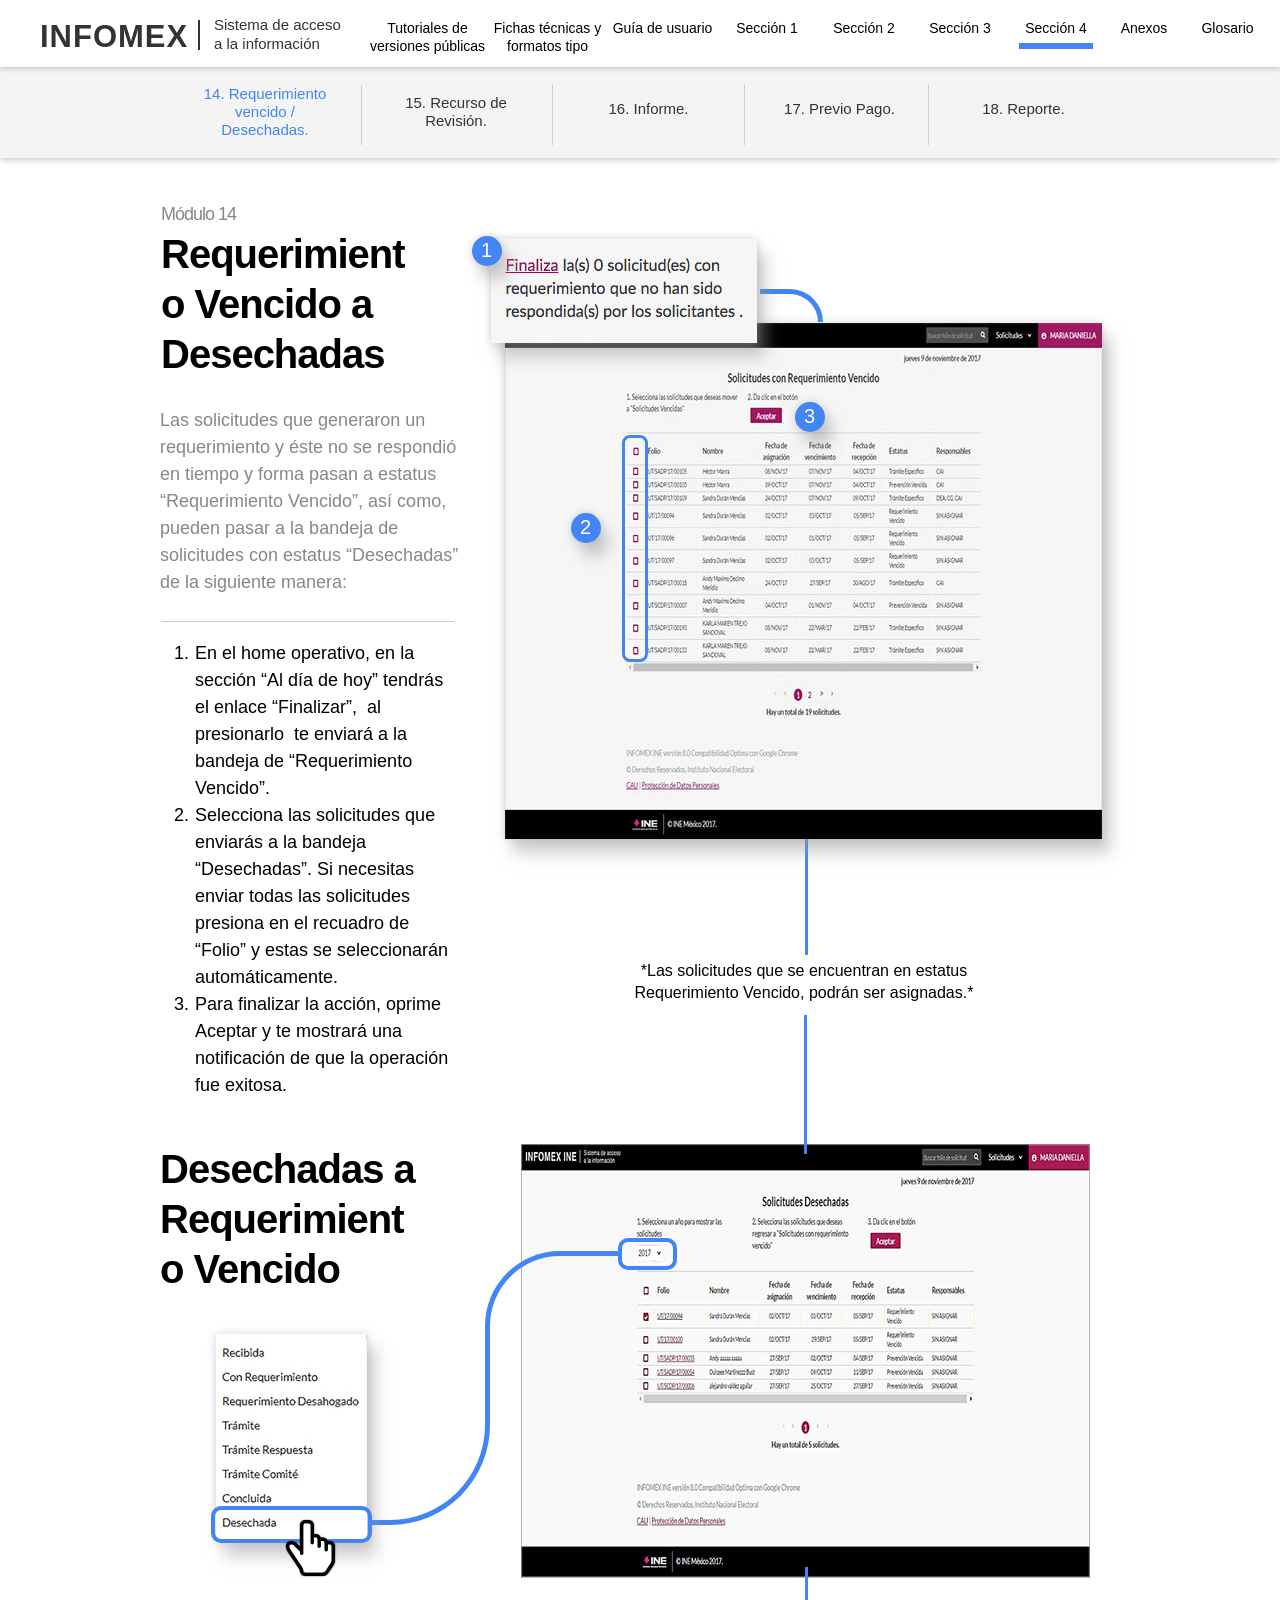
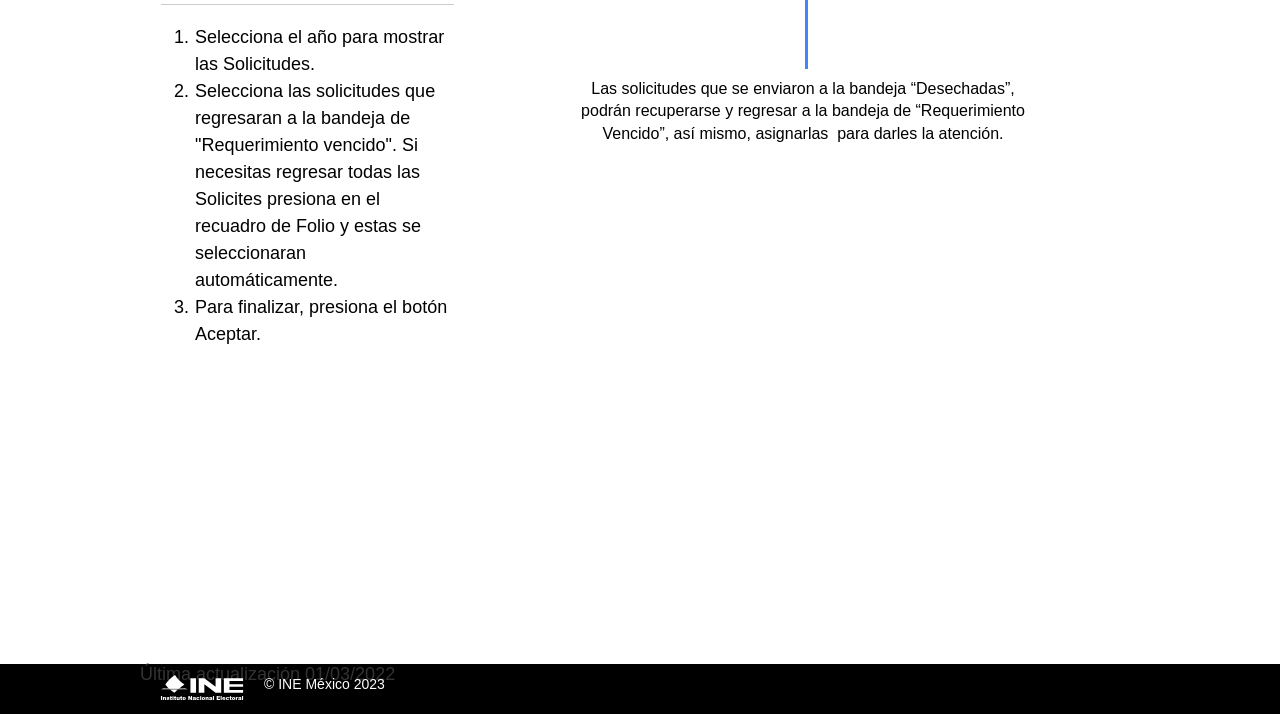
==== commit 1045b968: "UT" ====
--- a/modulo-14.html
+++ b/modulo-14.html
@@ -51,8 +51,6 @@
      <a class="nonblock nontext ts7-Tablas-light-15px clearfix" id="u29426-4" href="modulo-17.html"><!-- content --><span><span class="ts7-Tablas-light-15px">17. Previo Pago.</span></span></a>
      <div id="u29736"><!-- simple frame --></div>
      <a class="nonblock nontext ts7-Tablas-light-15px clearfix" id="u29733-4" href="modulo-18.html"><!-- content --><span><span class="ts7-Tablas-light-15px">18. Reporte.</span></span></a>
-     <div id="u29737"><!-- simple frame --></div>
-     <a class="nonblock nontext ts7-Tablas-light-15px clearfix" id="u29740-4" href="modulo-42.html"><!-- content --><span><span class="ts7-Tablas-light-15px">19. Directorio de Enlaces de Transparencia y PDP.</span></span></a>
     </div>
     <div class="browser_width" id="u15545-bw">
      <div id="u15545"><!-- simple frame --></div>
--- a/css/site_global.css
+++ b/css/site_global.css
@@ -1,860 +1,3 @@
-html {
-    min-height: 100%;
-    min-width: 100%;
-    -ms-text-size-adjust: none;
-}
-
-body,
-div,
-dl,
-dt,
-dd,
-ul,
-ol,
-li,
-nav,
-h1,
-h2,
-h3,
-h4,
-h5,
-h6,
-pre,
-code,
-form,
-fieldset,
-legend,
-input,
-button,
-textarea,
-p,
-blockquote,
-th,
-td,
-a {
-    margin: 0px;
-    padding: 0px;
-    border-width: 0px;
-    border-style: solid;
-    border-color: transparent;
-    -webkit-transform-origin: left top;
-    -ms-transform-origin: left top;
-    -o-transform-origin: left top;
-    transform-origin: left top;
-    background-repeat: no-repeat;
-}
-
-button.submit-btn {
-    -moz-box-sizing: content-box;
-    -webkit-box-sizing: content-box;
-    box-sizing: content-box;
-}
-
-.transition {
-    -webkit-transition-property: background-image, background-position, background-color, border-color, border-radius, color, font-size, font-style, font-weight, letter-spacing, line-height, text-align, box-shadow, text-shadow, opacity;
-    transition-property: background-image, background-position, background-color, border-color, border-radius, color, font-size, font-style, font-weight, letter-spacing, line-height, text-align, box-shadow, text-shadow, opacity;
-}
-
-.transition * {
-    -webkit-transition: inherit;
-    transition: inherit;
-}
-
-table {
-    border-collapse: collapse;
-    border-spacing: 0px;
-}
-
-fieldset,
-img {
-    border: 0px;
-    border-style: solid;
-    -webkit-transform-origin: left top;
-    -ms-transform-origin: left top;
-    -o-transform-origin: left top;
-    transform-origin: left top;
-}
-
-address,
-caption,
-cite,
-code,
-dfn,
-em,
-strong,
-th,
-var,
-optgroup {
-    font-style: inherit;
-    font-weight: inherit;
-}
-
-del,
-ins {
-    text-decoration: none;
-}
-
-li {
-    list-style: none;
-}
-
-caption,
-th {
-    text-align: left;
-}
-
-h1,
-h2,
-h3,
-h4,
-h5,
-h6 {
-    font-size: 100%;
-    font-weight: inherit;
-}
-
-input,
-button,
-textarea,
-select,
-optgroup,
-option {
-    font-family: inherit;
-    font-size: inherit;
-    font-style: inherit;
-    font-weight: inherit;
-}
-
-.form-grp input,
-.form-grp textarea {
-    -webkit-appearance: none;
-    -webkit-border-radius: 0;
-}
-
-body {
-    font-family: Arial, Helvetica Neue, Helvetica, sans-serif;
-    text-align: left;
-    font-size: 14px;
-    line-height: 1.2;
-    word-wrap: break-word;
-    text-rendering: optimizeLegibility;
-    -moz-font-feature-settings: 'liga';
-    -ms-font-feature-settings: 'liga';
-    -webkit-font-feature-settings: 'liga';
-    font-feature-settings: 'liga';
-}
-
-a:link {
-    color: #4285F4;
-    font-weight: normal;
-    text-decoration: inherit;
-}
-
-a:visited {
-    color: #4285F4;
-    font-weight: normal;
-    text-decoration: inherit;
-}
-
-a:hover {
-    color: #29ABE2;
-    font-weight: normal;
-    text-decoration: inherit;
-}
-
-a:active {
-    color: #4285F4;
-    font-weight: normal;
-    text-decoration: inherit;
-}
-
-a.nontext {
-    color: black;
-    text-decoration: none;
-    font-style: normal;
-    font-weight: normal;
-}
-
-.migajas a:link {
-    color: #333333;
-    font-style: normal;
-    font-weight: normal;
-    text-decoration: inherit;
-}
-
-.migajas a:visited {
-    color: #333333;
-    font-style: normal;
-    text-decoration: none;
-}
-
-.migajas a:hover {
-    color: #4285F4;
-    font-style: normal;
-    font-weight: bold;
-    text-decoration: underline;
-}
-
-.migajas a:active {
-    color: #4285F4;
-    font-style: normal;
-    font-weight: bold;
-    text-decoration: underline;
-}
-
-.migas a:link {
-    color: #333333;
-    font-style: normal;
-    font-weight: normal;
-    text-decoration: none;
-}
-
-.migas a:visited {
-    color: #333333;
-    font-style: normal;
-    font-weight: normal;
-    text-decoration: none;
-}
-
-.migas a:hover {
-    color: #4285F4;
-    font-style: normal;
-    font-weight: normal;
-    text-decoration: underline;
-}
-
-.menu-contextual a:link {
-    color: #333333;
-    font-style: normal;
-    font-weight: normal;
-    text-decoration: inherit;
-}
-
-.menu-contextual a:visited {
-    color: #333333;
-    font-style: normal;
-    font-weight: normal;
-    text-decoration: none;
-}
-
-.migas a:active,
-.menu-contextual a:hover {
-    color: #4285F4;
-    font-style: normal;
-    font-weight: normal;
-    text-decoration: underline;
-}
-
-.home a:link {
-    color: #333333;
-    font-style: normal;
-    font-weight: normal;
-    text-decoration: underline;
-}
-
-.home a:visited {
-    color: #333333;
-    font-style: normal;
-    font-weight: normal;
-    text-decoration: none;
-}
-
-.menu-contextual a:active,
-.home a:hover {
-    color: #4285F4;
-    font-style: normal;
-    font-weight: normal;
-    text-decoration: underline;
-}
-
-.link_flecha a:link {
-    color: #4285F4;
-    font-style: normal;
-    font-weight: normal;
-    text-decoration: none;
-}
-
-.link_flecha a:visited {
-    color: #4285F4;
-    font-style: normal;
-    font-weight: normal;
-    text-decoration: none;
-}
-
-.link_flecha a:hover {
-    color: #4285F4;
-    font-style: normal;
-    font-weight: normal;
-    text-decoration: none;
-}
-
-.link_flecha a:active {
-    color: #4285F4;
-    font-style: normal;
-    font-weight: normal;
-    text-decoration: none;
-}
-
-.home a:active,
-.Link_normal a:link {
-    color: #4285F4;
-    font-style: normal;
-    font-weight: normal;
-    text-decoration: underline;
-}
-
-.Link_normal a:visited {
-    color: #4285F4;
-    font-style: normal;
-    font-weight: normal;
-    text-decoration: underline;
-}
-
-.Link_normal a:hover {
-    color: #4285F4;
-    font-style: normal;
-    font-weight: normal;
-    text-decoration: underline;
-}
-
-.Link_normal a:active {
-    color: #4285F4;
-    font-style: normal;
-    font-weight: normal;
-    text-decoration: underline;
-}
-
-.normal_text {
-    color: #000000;
-    direction: ltr;
-    font-family: Arial, Helvetica Neue, Helvetica, sans-serif;
-    font-size: 14px;
-    font-style: normal;
-    font-weight: normal;
-    letter-spacing: 0px;
-    line-height: 1.2;
-    text-align: left;
-    text-decoration: none;
-    text-indent: 0px;
-    text-transform: none;
-    vertical-align: 0px;
-    padding: 0px;
-}
-
-.fvd,
-.Estilo-de-p-rrafo {
-    color: #000000;
-    font-family: roboto, sans-serif;
-    font-size: 16px;
-    font-weight: 300;
-    letter-spacing: -1px;
-    line-height: 1.5;
-    text-align: center;
-    padding: 0px;
-}
-
-.Subtitulos {
-    font-family: roboto, sans-serif;
-    font-size: 24px;
-    font-weight: 400;
-}
-
-.normal {
-    font-family: roboto, sans-serif;
-    font-size: 18px;
-    font-weight: 300;
-}
-
-.MEGA-TITULOS,
-.super-titulos {
-    color: #000000;
-    font-family: roboto, sans-serif;
-    font-size: 40px;
-    font-weight: 700;
-}
-
-.links {
-    color: #D5007F;
-    font-family: roboto, sans-serif;
-    font-size: 18px;
-    font-weight: 400;
-    text-decoration: underline;
-}
-
-.Estilo-de-car-cter {
-    color: #878787;
-    letter-spacing: 0px;
-}
-
-.Estilo-de-car-cter-1,
-.normal-negrita {
-    font-family: roboto, sans-serif;
-    font-size: 18px;
-    font-weight: 400;
-    letter-spacing: 0px;
-    text-decoration: underline;
-}
-
-.Mega_titulos {
-    color: #000000;
-    font-family: roboto, sans-serif;
-    font-size: 34px;
-    font-weight: 700;
-    letter-spacing: -1px;
-}
-
-.ts7-Tablas-light-15px {
-    color: #333333;
-    font-family: roboto, sans-serif;
-    font-size: 15px;
-    font-weight: 300;
-}
-
-.ts3-Subtitulos-24px {
-    color: #333333;
-    font-family: roboto, sans-serif;
-    font-size: 24px;
-    font-weight: 500;
-}
-
-.ts18-negritas,
-.ts5-Subtitulo-regular-18px {
-    color: #000000;
-    font-family: roboto, sans-serif;
-    font-size: 18px;
-    font-weight: 400;
-}
-
-.ts6-Cuerpo-de-texto {
-    color: #333333;
-    font-family: roboto, sans-serif;
-    font-size: 18px;
-    font-weight: 300;
-}
-
-.ts2-Titulos-bold-28 {
-    color: #333333;
-    font-family: roboto, sans-serif;
-    font-size: 28px;
-    font-weight: 700;
-}
-
-.Link-con-flecha {
-    color: #4285F4;
-    font-family: roboto, sans-serif;
-    font-size: 18px;
-    font-weight: 300;
-}
-
-.list0 li:before {
-    position: absolute;
-    right: 100%;
-    letter-spacing: 0px;
-    text-decoration: none;
-    font-weight: normal;
-    font-style: normal;
-}
-
-.rtl-list li:before {
-    right: auto;
-    left: 100%;
-}
-
-.nls-None>li:before,
-.nls-None .list3>li:before,
-.nls-None .list6>li:before {
-    margin-right: 6px;
-    content: '•';
-}
-
-.nls-None .list1>li:before,
-.nls-None .list4>li:before,
-.nls-None .list7>li:before {
-    margin-right: 6px;
-    content: '○';
-}
-
-.nls-None,
-.nls-None .list1,
-.nls-None .list2,
-.nls-None .list3,
-.nls-None .list4,
-.nls-None .list5,
-.nls-None .list6,
-.nls-None .list7,
-.nls-None .list8 {
-    padding-left: 34px;
-}
-
-.nls-None.rtl-list,
-.nls-None .list1.rtl-list,
-.nls-None .list2.rtl-list,
-.nls-None .list3.rtl-list,
-.nls-None .list4.rtl-list,
-.nls-None .list5.rtl-list,
-.nls-None .list6.rtl-list,
-.nls-None .list7.rtl-list,
-.nls-None .list8.rtl-list {
-    padding-left: 0px;
-    padding-right: 34px;
-}
-
-.nls-None .list2>li:before,
-.nls-None .list5>li:before,
-.nls-None .list8>li:before {
-    margin-right: 6px;
-    content: '-';
-}
-
-.nls-None.rtl-list>li:before,
-.nls-None .list1.rtl-list>li:before,
-.nls-None .list2.rtl-list>li:before,
-.nls-None .list3.rtl-list>li:before,
-.nls-None .list4.rtl-list>li:before,
-.nls-None .list5.rtl-list>li:before,
-.nls-None .list6.rtl-list>li:before,
-.nls-None .list7.rtl-list>li:before,
-.nls-None .list8.rtl-list>li:before {
-    margin-right: 0px;
-    margin-left: 6px;
-}
-
-.TabbedPanelsTab {
-    white-space: nowrap;
-}
-
-.MenuBar .MenuBarView,
-.MenuBar .SubMenuView {
-    display: block;
-    list-style: none;
-}
-
-.MenuBar .SubMenu {
-    display: none;
-    position: absolute;
-}
-
-.NoWrap {
-    white-space: nowrap;
-    word-wrap: normal;
-}
-
-.rootelem {
-    margin-left: auto;
-    margin-right: auto;
-}
-
-.colelem {
-    display: inline;
-    float: left;
-    clear: both;
-}
-
-.clearfix:after {
-    content: "\0020";
-    visibility: hidden;
-    display: block;
-    height: 0px;
-    clear: both;
-}
-
-*:first-child+html .clearfix {
-    zoom: 1;
-}
-
-.clip_frame {
-    overflow: hidden;
-}
-
-.popup_anchor {
-    position: relative;
-    width: 0px;
-    height: 0px;
-}
-
-.allow_click_through * {
-    pointer-events: auto;
-}
-
-.popup_element {
-    z-index: 100000;
-}
-
-.svg {
-    display: block;
-    vertical-align: top;
-}
-
-span.wrap {
-    content: '';
-    clear: left;
-    display: block;
-}
-
-span.actAsInlineDiv {
-    display: inline-block;
-}
-
-.position_content,
-.excludeFromNormalFlow {
-    float: left;
-}
-
-.preload_images {
-    position: absolute;
-    overflow: hidden;
-    left: -9999px;
-    top: -9999px;
-    height: 1px;
-    width: 1px;
-}
-
-.preload {
-    height: 1px;
-    width: 1px;
-}
-
-.animateStates {
-    -webkit-transition: 0.3s ease-in-out;
-    -moz-transition: 0.3s ease-in-out;
-    -o-transition: 0.3s ease-in-out;
-    transition: 0.3s ease-in-out;
-}
-
-[data-whatinput="mouse"] *:focus,
-[data-whatinput="touch"] *:focus,
-input:focus,
-textarea:focus {
-    outline: none;
-}
-
-textarea {
-    resize: none;
-    overflow: auto;
-}
-
-.allow_click_through,
-.fld-prompt {
-    pointer-events: none;
-}
-
-.wrapped-input {
-    position: absolute;
-    top: 0px;
-    left: 0px;
-    background: transparent;
-    border: none;
-}
-
-.submit-btn {
-    z-index: 50000;
-    cursor: pointer;
-}
-
-.anchor_item {
-    width: 22px;
-    height: 18px;
-}
-
-.MenuBar .SubMenuVisible,
-.MenuBarVertical .SubMenuVisible,
-.MenuBar .SubMenu .SubMenuVisible,
-.popup_element.Active,
-span.actAsPara,
-.actAsDiv,
-a.nonblock.nontext,
-img.block {
-    display: block;
-}
-
-.widget_invisible,
-.js .invi,
-.js .mse_pre_init {
-    visibility: hidden;
-}
-
-.ose_ei {
-    visibility: hidden;
-    z-index: 0;
-}
-
-.no_vert_scroll {
-    overflow-y: hidden;
-}
-
-.always_vert_scroll {
-    overflow-y: scroll;
-}
-
-.always_horz_scroll {
-    overflow-x: scroll;
-}
-
-.fullscreen {
-    overflow: hidden;
-    left: 0px;
-    top: 0px;
-    position: fixed;
-    height: 100%;
-    width: 100%;
-    -moz-box-sizing: border-box;
-    -webkit-box-sizing: border-box;
-    -ms-box-sizing: border-box;
-    box-sizing: border-box;
-}
-
-.fullwidth {
-    position: absolute;
-}
-
-.borderbox {
-    -moz-box-sizing: border-box;
-    -webkit-box-sizing: border-box;
-    -ms-box-sizing: border-box;
-    box-sizing: border-box;
-}
-
-.scroll_wrapper {
-    position: absolute;
-    overflow: auto;
-    left: 0px;
-    right: 0px;
-    top: 0px;
-    bottom: 0px;
-    padding-top: 0px;
-    padding-bottom: 0px;
-    margin-top: 0px;
-    margin-bottom: 0px;
-}
-
-.browser_width>* {
-    position: absolute;
-    left: 0px;
-    right: 0px;
-}
-
-.grpelem,
-.accordion_wrapper {
-    display: inline;
-    float: left;
-}
-
-.fld-checkbox input[type=checkbox],
-.fld-radiobutton input[type=radio] {
-    position: absolute;
-    overflow: hidden;
-    clip: rect(0px, 0px, 0px, 0px);
-    height: 1px;
-    width: 1px;
-    margin: -1px;
-    padding: 0px;
-    border: 0px;
-}
-
-.fld-checkbox input[type=checkbox]+label,
-.fld-radiobutton input[type=radio]+label {
-    display: inline-block;
-    background-repeat: no-repeat;
-    cursor: pointer;
-    float: left;
-    width: 100%;
-    height: 100%;
-}
-
-.pointer_cursor,
-.fld-recaptcha-mode,
-.fld-recaptcha-refresh,
-.fld-recaptcha-help {
-    cursor: pointer;
-}
-
-p,
-h1,
-h2,
-h3,
-h4,
-h5,
-h6,
-ol,
-ul,
-span.actAsPara {
-    max-height: 1000000px;
-}
-
-.superscript {
-    vertical-align: super;
-    font-size: 66%;
-    line-height: 0px;
-}
-
-.subscript {
-    vertical-align: sub;
-    font-size: 66%;
-    line-height: 0px;
-}
-
-.horizontalSlideShow {
-    -ms-touch-action: pan-y;
-    touch-action: pan-y;
-}
-
-.verticalSlideShow {
-    -ms-touch-action: pan-x;
-    touch-action: pan-x;
-}
-
-.colelem100,
-.verticalspacer {
-    clear: both;
-}
-
-.list0 li,
-.MenuBar .MenuItemContainer,
-.SlideShowContentPanel .fullscreen img,
-.css_verticalspacer .verticalspacer {
-    position: relative;
-}
-
-.popup_element.Inactive,
-.js .disn,
-.js .an_invi,
-.hidden,
-.breakpoint {
-    display: none;
-}
-
-#muse_css_mq {
-    position: absolute;
-    display: none;
-    background-color: #FFFFFE;
-}
-
-.fluid_height_spacer {
-    width: 0.01px;
-}
-
-.muse_check_css {
-    display: none;
-    position: fixed;
-}
-
-@media screen and (-webkit-min-device-pixel-ratio:0) {
-    body {
-        text-rendering: auto;
-    }
-}
-
-.ts7-Tablas-light-12px {
-    color: #333333;
-    font-family: roboto, sans-serif;
-    font-size: 12px;
-    font-weight: 300;
-}
-
-.ts7-Tablas-bold-15px {
-    color: #333333;
-    font-family: roboto, sans-serif;
-    font-size: 15px;
-    font-weight: 300;
-    font-weight: bold;
-}+html{min-height:100%;min-width:100%;-ms-text-size-adjust:none;}body,div,dl,dt,dd,ul,ol,li,nav,h1,h2,h3,h4,h5,h6,pre,code,form,fieldset,legend,input,button,textarea,p,blockquote,th,td,a{margin:0px;padding:0px;border-width:0px;border-style:solid;border-color:transparent;-webkit-transform-origin:left top;-ms-transform-origin:left top;-o-transform-origin:left top;transform-origin:left top;background-repeat:no-repeat;}button.submit-btn{-moz-box-sizing:content-box;-webkit-box-sizing:content-box;box-sizing:content-box;}.transition{-webkit-transition-property:background-image,background-position,background-color,border-color,border-radius,color,font-size,font-style,font-weight,letter-spacing,line-height,text-align,box-shadow,text-shadow,opacity;transition-property:background-image,background-position,background-color,border-color,border-radius,color,font-size,font-style,font-weight,letter-spacing,line-height,text-align,box-shadow,text-shadow,opacity;}.transition *{-webkit-transition:inherit;transition:inherit;}table{border-collapse:collapse;border-spacing:0px;}fieldset,img{border:0px;border-style:solid;-webkit-transform-origin:left top;-ms-transform-origin:left top;-o-transform-origin:left top;transform-origin:left top;}address,caption,cite,code,dfn,em,strong,th,var,optgroup{font-style:inherit;font-weight:inherit;}del,ins{text-decoration:none;}li{list-style:none;}caption,th{text-align:left;}h1,h2,h3,h4,h5,h6{font-size:100%;font-weight:inherit;}input,button,textarea,select,optgroup,option{font-family:inherit;font-size:inherit;font-style:inherit;font-weight:inherit;}.form-grp input,.form-grp textarea{-webkit-appearance:none;-webkit-border-radius:0;}body{font-family:Arial, Helvetica Neue, Helvetica, sans-serif;text-align:left;font-size:14px;line-height:1.2;word-wrap:break-word;text-rendering:optimizeLegibility;-moz-font-feature-settings:'liga';-ms-font-feature-settings:'liga';-webkit-font-feature-settings:'liga';font-feature-settings:'liga';}a:link{color:#4285F4;font-weight:normal;text-decoration:inherit;}a:visited{color:#4285F4;font-weight:normal;text-decoration:inherit;}a:hover{color:#29ABE2;font-weight:normal;text-decoration:inherit;}a:active{color:#4285F4;font-weight:normal;text-decoration:inherit;}a.nontext{color:black;text-decoration:none;font-style:normal;font-weight:normal;}.migajas a:link{color:#333333;font-style:normal;font-weight:normal;text-decoration:inherit;}.migajas a:visited{color:#333333;font-style:normal;text-decoration:none;}.migajas a:hover{color:#4285F4;font-style:normal;font-weight:bold;text-decoration:underline;}.migajas a:active{color:#4285F4;font-style:normal;font-weight:bold;text-decoration:underline;}.migas a:link{color:#333333;font-style:normal;font-weight:normal;text-decoration:none;}.migas a:visited{color:#333333;font-style:normal;font-weight:normal;text-decoration:none;}.migas a:hover{color:#4285F4;font-style:normal;font-weight:normal;text-decoration:underline;}.menu-contextual a:link{color:#333333;font-style:normal;font-weight:normal;text-decoration:inherit;}.menu-contextual a:visited{color:#333333;font-style:normal;font-weight:normal;text-decoration:none;}.migas a:active,.menu-contextual a:hover{color:#4285F4;font-style:normal;font-weight:normal;text-decoration:underline;}.home a:link{color:#333333;font-style:normal;font-weight:normal;text-decoration:underline;}.home a:visited{color:#333333;font-style:normal;font-weight:normal;text-decoration:none;}.menu-contextual a:active,.home a:hover{color:#4285F4;font-style:normal;font-weight:normal;text-decoration:underline;}.link_flecha a:link{color:#4285F4;font-style:normal;font-weight:normal;text-decoration:none;}.link_flecha a:visited{color:#4285F4;font-style:normal;font-weight:normal;text-decoration:none;}.link_flecha a:hover{color:#4285F4;font-style:normal;font-weight:normal;text-decoration:none;}.link_flecha a:active{color:#4285F4;font-style:normal;font-weight:normal;text-decoration:none;}.home a:active,.Link_normal a:link{color:#4285F4;font-style:normal;font-weight:normal;text-decoration:underline;}.Link_normal a:visited{color:#4285F4;font-style:normal;font-weight:normal;text-decoration:underline;}.Link_normal a:hover{color:#4285F4;font-style:normal;font-weight:normal;text-decoration:underline;}.Link_normal a:active{color:#4285F4;font-style:normal;font-weight:normal;text-decoration:underline;}.normal_text{color:#000000;direction:ltr;font-family:Arial, Helvetica Neue, Helvetica, sans-serif;font-size:14px;font-style:normal;font-weight:normal;letter-spacing:0px;line-height:1.2;text-align:left;text-decoration:none;text-indent:0px;text-transform:none;vertical-align:0px;padding:0px;}.fvd,.Estilo-de-p-rrafo{color:#000000;font-family:roboto, sans-serif;font-size:16px;font-weight:300;letter-spacing:-1px;line-height:1.5;text-align:center;padding:0px;}.Subtitulos{font-family:roboto, sans-serif;font-size:24px;font-weight:400;}.normal{font-family:roboto, sans-serif;font-size:18px;font-weight:300;}.MEGA-TITULOS,.super-titulos{color:#000000;font-family:roboto, sans-serif;font-size:40px;font-weight:700;}.links{color:#D5007F;font-family:roboto, sans-serif;font-size:18px;font-weight:400;text-decoration:underline;}.Estilo-de-car-cter{color:#878787;letter-spacing:0px;}.Estilo-de-car-cter-1,.normal-negrita{font-family:roboto, sans-serif;font-size:18px;font-weight:400;letter-spacing:0px;text-decoration:underline;}.Mega_titulos{color:#000000;font-family:roboto, sans-serif;font-size:34px;font-weight:700;letter-spacing:-1px;}.ts7-Tablas-light-15px{color:#333333;font-family:roboto, sans-serif;font-size:15px;font-weight:300;}.ts3-Subtitulos-24px{color:#333333;font-family:roboto, sans-serif;font-size:24px;font-weight:500;}.ts18-negritas,.ts5-Subtitulo-regular-18px{color:#000000;font-family:roboto, sans-serif;font-size:18px;font-weight:400;}.ts6-Cuerpo-de-texto{color:#333333;font-family:roboto, sans-serif;font-size:18px;font-weight:300;}.ts2-Titulos-bold-28{color:#333333;font-family:roboto, sans-serif;font-size:28px;font-weight:700;}.Link-con-flecha{color:#4285F4;font-family:roboto, sans-serif;font-size:18px;font-weight:300;}.list0 li:before{position:absolute;right:100%;letter-spacing:0px;text-decoration:none;font-weight:normal;font-style:normal;}.rtl-list li:before{right:auto;left:100%;}.nls-None > li:before,.nls-None .list3 > li:before,.nls-None .list6 > li:before{margin-right:6px;content:'•';}.nls-None .list1 > li:before,.nls-None .list4 > li:before,.nls-None .list7 > li:before{margin-right:6px;content:'○';}.nls-None,.nls-None .list1,.nls-None .list2,.nls-None .list3,.nls-None .list4,.nls-None .list5,.nls-None .list6,.nls-None .list7,.nls-None .list8{padding-left:34px;}.nls-None.rtl-list,.nls-None .list1.rtl-list,.nls-None .list2.rtl-list,.nls-None .list3.rtl-list,.nls-None .list4.rtl-list,.nls-None .list5.rtl-list,.nls-None .list6.rtl-list,.nls-None .list7.rtl-list,.nls-None .list8.rtl-list{padding-left:0px;padding-right:34px;}.nls-None .list2 > li:before,.nls-None .list5 > li:before,.nls-None .list8 > li:before{margin-right:6px;content:'-';}.nls-None.rtl-list > li:before,.nls-None .list1.rtl-list > li:before,.nls-None .list2.rtl-list > li:before,.nls-None .list3.rtl-list > li:before,.nls-None .list4.rtl-list > li:before,.nls-None .list5.rtl-list > li:before,.nls-None .list6.rtl-list > li:before,.nls-None .list7.rtl-list > li:before,.nls-None .list8.rtl-list > li:before{margin-right:0px;margin-left:6px;}.TabbedPanelsTab{white-space:nowrap;}.MenuBar .MenuBarView,.MenuBar .SubMenuView{display:block;list-style:none;}.MenuBar .SubMenu{display:none;position:absolute;}.NoWrap{white-space:nowrap;word-wrap:normal;}.rootelem{margin-left:auto;margin-right:auto;}.colelem{display:inline;float:left;clear:both;}.clearfix:after{content:"\0020";visibility:hidden;display:block;height:0px;clear:both;}*:first-child+html .clearfix{zoom:1;}.clip_frame{overflow:hidden;}.popup_anchor{position:relative;width:0px;height:0px;}.allow_click_through *{pointer-events:auto;}.popup_element{z-index:100000;}.svg{display:block;vertical-align:top;}span.wrap{content:'';clear:left;display:block;}span.actAsInlineDiv{display:inline-block;}.position_content,.excludeFromNormalFlow{float:left;}.preload_images{position:absolute;overflow:hidden;left:-9999px;top:-9999px;height:1px;width:1px;}.preload{height:1px;width:1px;}.animateStates{-webkit-transition:0.3s ease-in-out;-moz-transition:0.3s ease-in-out;-o-transition:0.3s ease-in-out;transition:0.3s ease-in-out;}[data-whatinput="mouse"] *:focus,[data-whatinput="touch"] *:focus,input:focus,textarea:focus{outline:none;}textarea{resize:none;overflow:auto;}.allow_click_through,.fld-prompt{pointer-events:none;}.wrapped-input{position:absolute;top:0px;left:0px;background:transparent;border:none;}.submit-btn{z-index:50000;cursor:pointer;}.anchor_item{width:22px;height:18px;}.MenuBar .SubMenuVisible,.MenuBarVertical .SubMenuVisible,.MenuBar .SubMenu .SubMenuVisible,.popup_element.Active,span.actAsPara,.actAsDiv,a.nonblock.nontext,img.block{display:block;}.widget_invisible,.js .invi,.js .mse_pre_init{visibility:hidden;}.ose_ei{visibility:hidden;z-index:0;}.no_vert_scroll{overflow-y:hidden;}.always_vert_scroll{overflow-y:scroll;}.always_horz_scroll{overflow-x:scroll;}.fullscreen{overflow:hidden;left:0px;top:0px;position:fixed;height:100%;width:100%;-moz-box-sizing:border-box;-webkit-box-sizing:border-box;-ms-box-sizing:border-box;box-sizing:border-box;}.fullwidth{position:absolute;}.borderbox{-moz-box-sizing:border-box;-webkit-box-sizing:border-box;-ms-box-sizing:border-box;box-sizing:border-box;}.scroll_wrapper{position:absolute;overflow:auto;left:0px;right:0px;top:0px;bottom:0px;padding-top:0px;padding-bottom:0px;margin-top:0px;margin-bottom:0px;}.browser_width > *{position:absolute;left:0px;right:0px;}.grpelem,.accordion_wrapper{display:inline;float:left;}.fld-checkbox input[type=checkbox],.fld-radiobutton input[type=radio]{position:absolute;overflow:hidden;clip:rect(0px, 0px, 0px, 0px);height:1px;width:1px;margin:-1px;padding:0px;border:0px;}.fld-checkbox input[type=checkbox] + label,.fld-radiobutton input[type=radio] + label{display:inline-block;background-repeat:no-repeat;cursor:pointer;float:left;width:100%;height:100%;}.pointer_cursor,.fld-recaptcha-mode,.fld-recaptcha-refresh,.fld-recaptcha-help{cursor:pointer;}p,h1,h2,h3,h4,h5,h6,ol,ul,span.actAsPara{max-height:1000000px;}.superscript{vertical-align:super;font-size:66%;line-height:0px;}.subscript{vertical-align:sub;font-size:66%;line-height:0px;}.horizontalSlideShow{-ms-touch-action:pan-y;touch-action:pan-y;}.verticalSlideShow{-ms-touch-action:pan-x;touch-action:pan-x;}.colelem100,.verticalspacer{clear:both;}.list0 li,.MenuBar .MenuItemContainer,.SlideShowContentPanel .fullscreen img,.css_verticalspacer .verticalspacer{position:relative;}.popup_element.Inactive,.js .disn,.js .an_invi,.hidden,.breakpoint{display:none;}#muse_css_mq{position:absolute;display:none;background-color:#FFFFFE;}.fluid_height_spacer{width:0.01px;}.muse_check_css{display:none;position:fixed;}@media screen and (-webkit-min-device-pixel-ratio:0){body{text-rendering:auto;}}
+.ts7-Tablas-light-12px{color:#333333;font-family:roboto, sans-serif;font-size:12px;font-weight:300;}
+.ts7-Tablas-bold-15px{color:#333333;font-family:roboto, sans-serif;font-size:15px;font-weight:300;font-weight:bold;}
--- a/css/master_seccion-4.css
+++ b/css/master_seccion-4.css
@@ -1,209 +1 @@
-#u29739 {
-    border-width: 0px;
-    border-color: transparent;
-    background-color: transparent;
-}
-
-#u21440-4 {
-    background-color: transparent;
-    text-align: center;
-}
-
-#u21440-4:hover p,
-#u21440-4:hover span {
-    text-decoration: underline;
-}
-
-#u21440-4:active p,
-#u21440-4:active span {
-    color: #4285F4;
-    visibility: inherit;
-    text-decoration: underline;
-}
-
-#u21440-4:hover p {
-    text-decoration: underline;
-}
-
-#u21440-4:active p {
-    color: #4285F4;
-    visibility: inherit;
-    text-decoration: underline;
-}
-
-#u21439-4 {
-    background-color: transparent;
-    text-align: center;
-}
-
-#u21439-4:hover p,
-#u21439-4:hover span {
-    text-decoration: underline;
-}
-
-#u21439-4:active p,
-#u21439-4:active span {
-    color: #4285F4;
-    visibility: inherit;
-    text-decoration: underline;
-}
-
-#u21439-4:hover p {
-    text-decoration: underline;
-}
-
-#u21439-4:active p {
-    color: #4285F4;
-    visibility: inherit;
-    text-decoration: underline;
-}
-
-#u21436-4 {
-    background-color: transparent;
-    text-align: center;
-}
-
-#u21436-4:hover p,
-#u21436-4:hover span {
-    text-decoration: underline;
-}
-
-#u21436-4:active p,
-#u21436-4:active span {
-    color: #4285F4;
-    visibility: inherit;
-    text-decoration: underline;
-}
-
-#u21436-4:hover p {
-    text-decoration: underline;
-}
-
-#u21436-4:active p {
-    color: #4285F4;
-    visibility: inherit;
-    text-decoration: underline;
-}
-
-#u29426-4 {
-    background-color: transparent;
-    text-align: center;
-}
-
-#u29426-4:hover p,
-#u29426-4:hover span {
-    text-decoration: underline;
-}
-
-#u29426-4:active p,
-#u29426-4:active span {
-    color: #4285F4;
-    visibility: inherit;
-    text-decoration: underline;
-}
-
-#u29426-4:hover p {
-    text-decoration: underline;
-}
-
-#u29426-4:active p {
-    color: #4285F4;
-    visibility: inherit;
-    text-decoration: underline;
-}
-
-#u21437,
-#u21438,
-#u29429,
-#u29736,
-#u29737 {
-    background-color: #CCCCCC;
-}
-
-#u29733-4 {
-    background-color: transparent;
-    text-align: center;
-}
-
-#u29733-4:hover p,
-#u29733-4:hover span {
-    text-decoration: underline;
-}
-
-#u29733-4:active p,
-#u29733-4:active span {
-    color: #4285F4;
-    visibility: inherit;
-    text-decoration: underline;
-}
-
-#u29733-4:hover p {
-    text-decoration: underline;
-}
-
-#u29733-4:active p {
-    color: #4285F4;
-    visibility: inherit;
-    text-decoration: underline;
-}
-
-/* Se agrego el estilo para el nuevo valor de la seccion 4 (Directorio de enlaces) */
-
-#u29740-4 {
-    background-color: transparent;
-    text-align: center;
-}
-
-#u29740-4:hover p,
-#u29740-4:hover span {
-    text-decoration: underline;
-}
-
-#u29740-4:active p,
-#u29740-4:active span {
-    color: #4285F4;
-    visibility: inherit;
-    text-decoration: underline;
-}
-
-#u29740-4:hover p {
-    text-decoration: underline;
-}
-
-#u29740-4:active p {
-    color: #4285F4;
-    visibility: inherit;
-    text-decoration: underline;
-}
-
-/* */
-
-#u21440-4.MuseLinkActive p,
-#u21440-4.MuseLinkActive span,
-#u21440-4.MuseLinkActive p,
-/* id agregado */
-#u21439-4.MuseLinkActive p,
-#u21439-4.MuseLinkActive span,
-#u21439-4.MuseLinkActive p,
-#u21436-4.MuseLinkActive p,
-#u21436-4.MuseLinkActive span,
-#u21436-4.MuseLinkActive p,
-#u29426-4.MuseLinkActive p,
-#u29426-4.MuseLinkActive span,
-#u29426-4.MuseLinkActive p,
-#u29733-4.MuseLinkActive p,
-#u29733-4.MuseLinkActive span,
-#u29733-4.MuseLinkActive p,
-#u29740-4.MuseLinkActive p,
-#u29740-4.MuseLinkActive span,
-#u29740-4.MuseLinkActive p {
-    color: #4285F4;
-    visibility: inherit;
-    text-decoration: none;
-}
-
-#u29065 {
-    border-width: 0px;
-    border-color: transparent;
-    background-color: #4285F4;
-}+#u29739{border-width:0px;border-color:transparent;background-color:transparent;}#u21440-4{background-color:transparent;text-align:center;}#u21440-4:hover p,#u21440-4:hover span{text-decoration:underline;}#u21440-4:active p,#u21440-4:active span{color:#4285F4;visibility:inherit;text-decoration:underline;}#u21440-4:hover p{text-decoration:underline;}#u21440-4:active p{color:#4285F4;visibility:inherit;text-decoration:underline;}#u21439-4{background-color:transparent;text-align:center;}#u21439-4:hover p,#u21439-4:hover span{text-decoration:underline;}#u21439-4:active p,#u21439-4:active span{color:#4285F4;visibility:inherit;text-decoration:underline;}#u21439-4:hover p{text-decoration:underline;}#u21439-4:active p{color:#4285F4;visibility:inherit;text-decoration:underline;}#u21436-4{background-color:transparent;text-align:center;}#u21436-4:hover p,#u21436-4:hover span{text-decoration:underline;}#u21436-4:active p,#u21436-4:active span{color:#4285F4;visibility:inherit;text-decoration:underline;}#u21436-4:hover p{text-decoration:underline;}#u21436-4:active p{color:#4285F4;visibility:inherit;text-decoration:underline;}#u29426-4{background-color:transparent;text-align:center;}#u29426-4:hover p,#u29426-4:hover span{text-decoration:underline;}#u29426-4:active p,#u29426-4:active span{color:#4285F4;visibility:inherit;text-decoration:underline;}#u29426-4:hover p{text-decoration:underline;}#u29426-4:active p{color:#4285F4;visibility:inherit;text-decoration:underline;}#u21437,#u21438,#u29429,#u29736{background-color:#CCCCCC;}#u29733-4{background-color:transparent;text-align:center;}#u29733-4:hover p,#u29733-4:hover span{text-decoration:underline;}#u29733-4:active p,#u29733-4:active span{color:#4285F4;visibility:inherit;text-decoration:underline;}#u29733-4:hover p{text-decoration:underline;}#u29733-4:active p{color:#4285F4;visibility:inherit;text-decoration:underline;}#u21440-4.MuseLinkActive p,#u21440-4.MuseLinkActive span,#u21440-4.MuseLinkActive p,#u21439-4.MuseLinkActive p,#u21439-4.MuseLinkActive span,#u21439-4.MuseLinkActive p,#u21436-4.MuseLinkActive p,#u21436-4.MuseLinkActive span,#u21436-4.MuseLinkActive p,#u29426-4.MuseLinkActive p,#u29426-4.MuseLinkActive span,#u29426-4.MuseLinkActive p,#u29733-4.MuseLinkActive p,#u29733-4.MuseLinkActive span,#u29733-4.MuseLinkActive p{color:#4285F4;visibility:inherit;text-decoration:none;}#u29065{border-width:0px;border-color:transparent;background-color:#4285F4;}
--- a/css/modulo-14.css
+++ b/css/modulo-14.css
@@ -1,1699 +1,39 @@
-.version.modulo_14 {
-    color: #0000F5;
-    background-color: #A75537;
-}
+.version.modulo_14{color:#0000F5;background-color:#A75537;}#page{z-index:1;width:1000px;min-height:2264px;background-image:none;border-width:0px;border-color:#000000;background-color:transparent;margin-left:auto;margin-right:auto;}#pu21235{z-index:92;width:0.01px;height:0px;padding-bottom:158px;margin-right:-10000px;}#u21235{z-index:92;height:93px;position:fixed;top:65px;}#u21235-bw{z-index:92;}#u29739{z-index:93;width:880px;padding-bottom:61px;position:fixed;top:85px;left:50%;margin-left:-440px;}#u21440-4{z-index:94;width:131px;min-height:61px;position:fixed;top:85px;left:50%;margin-left:-440px;}#u21440-4:hover{padding-top:0px;padding-bottom:0px;min-height:61px;width:131px;margin:0px 0px 0px -440px;}#u21440-4:active{padding-top:0px;padding-bottom:0px;min-height:61px;width:131px;margin:0px 0px 0px -440px;}#u21440-4.MuseLinkActive{padding-top:0px;padding-bottom:0px;min-height:61px;width:131px;margin:0px 0px 0px -440px;}#u21437{z-index:114;width:1px;height:60px;position:fixed;top:85px;left:50%;margin-left:-279px;}#u21439-4{z-index:98;width:119px;min-height:52px;padding-top:9px;position:fixed;top:85px;left:50%;margin-left:-243px;}#u21439-4:hover{padding-top:9px;padding-bottom:0px;min-height:52px;width:119px;margin:0px 0px 0px -243px;}#u21439-4:active{padding-top:9px;padding-bottom:0px;min-height:52px;width:119px;margin:0px 0px 0px -243px;}#u21439-4.MuseLinkActive{padding-top:9px;padding-bottom:0px;min-height:52px;width:119px;margin:0px 0px 0px -243px;}#u21438{z-index:115;width:1px;height:60px;position:fixed;top:85px;left:50%;margin-left:-88px;}#u21436-4{z-index:102;width:112px;min-height:46px;padding-top:15px;position:fixed;top:85px;left:50%;margin-left:-47px;}#u21436-4:hover{padding-top:15px;padding-bottom:0px;min-height:46px;width:112px;margin:0px 0px 0px -47px;}#u21436-4:active{padding-top:15px;padding-bottom:0px;min-height:46px;width:112px;margin:0px 0px 0px -47px;}#u21436-4.MuseLinkActive{padding-top:15px;padding-bottom:0px;min-height:46px;width:112px;margin:0px 0px 0px -47px;}#u29429{z-index:116;width:1px;height:60px;position:fixed;top:85px;left:50%;margin-left:104px;}#u29426-4{z-index:106;width:112px;min-height:46px;padding-top:15px;position:fixed;top:85px;left:50%;margin-left:144px;}#u29426-4:hover{padding-top:15px;padding-bottom:0px;min-height:46px;width:112px;margin:0px 0px 0px 144px;}#u29426-4:active{padding-top:15px;padding-bottom:0px;min-height:46px;width:112px;margin:0px 0px 0px 144px;}#u29426-4.MuseLinkActive{padding-top:15px;padding-bottom:0px;min-height:46px;width:112px;margin:0px 0px 0px 144px;}#u29736{z-index:117;width:1px;height:60px;position:fixed;top:85px;left:50%;margin-left:288px;}#u29733-4{z-index:110;width:112px;min-height:46px;padding-top:15px;position:fixed;top:85px;left:50%;margin-left:328px;}#u29733-4:hover{padding-top:15px;padding-bottom:0px;min-height:46px;width:112px;margin:0px 0px 0px 328px;}#u29733-4:active{padding-top:15px;padding-bottom:0px;min-height:46px;width:112px;margin:0px 0px 0px 328px;}#u29733-4.MuseLinkActive{padding-top:15px;padding-bottom:0px;min-height:46px;width:112px;margin:0px 0px 0px 328px;}#u15545{z-index:118;height:67px;position:fixed;top:0px;}#u15545-bw{z-index:118;}#u15563{z-index:119;width:312px;padding-bottom:39px;position:fixed;top:16px;left:40px;}#u15553-4{z-index:120;width:150px;min-height:36px;position:fixed;top:18px;left:40px;}#u15552{z-index:130;width:2px;height:30px;position:fixed;top:20px;left:198px;}#u15554-6{z-index:124;width:138px;min-height:36px;position:fixed;top:16px;left:214px;}#menuu28602{z-index:131;width:530px;height:34px;position:fixed;top:11px;right:20px;}#u28610{width:75px;min-height:34px;position:relative;margin-right:-10000px;}#u28611{width:75px;padding-bottom:16px;position:relative;}#u28611:hover{width:75px;min-height:0px;margin:0px 0px -2px;}#u28611:active{width:75px;min-height:0px;margin:0px 0px -2px;}#u28611.MuseMenuActive{width:75px;min-height:0px;margin:0px 0px -2px;}#u28613-4{width:64px;min-height:18px;position:relative;margin-right:-10000px;top:8px;left:5px;}#u28611:hover #u28613-4{padding-top:0px;padding-bottom:0px;min-height:18px;width:64px;margin:0px -10000px 0px 0px;}#u28611:active #u28613-4{padding-top:0px;padding-bottom:0px;min-height:18px;width:64px;margin:0px -10000px 0px 0px;}#u28617{width:74px;min-height:34px;position:relative;margin-right:-10000px;left:97px;}#u28618{width:74px;padding-bottom:16px;position:relative;}#u28618:hover{width:74px;min-height:0px;margin:0px 0px -2px;}#u28618:active{width:74px;min-height:0px;margin:0px 0px -2px;}#u28620-4{width:64px;min-height:18px;position:relative;margin-right:-10000px;top:8px;left:5px;}#u28611.MuseMenuActive #u28613-4,#u28618:hover #u28620-4{padding-top:0px;padding-bottom:0px;min-height:18px;width:64px;margin:0px -10000px 0px 0px;}#u28618:active #u28620-4{padding-top:0px;padding-bottom:0px;min-height:18px;width:64px;margin:0px -10000px 0px 0px;}#u28624{width:74px;min-height:34px;position:relative;margin-right:-10000px;left:193px;}#u28627{width:74px;padding-bottom:16px;position:relative;}#u28618.MuseMenuActive,#u28627:hover{width:74px;min-height:0px;margin:0px 0px -2px;}#u28627:active{width:74px;min-height:0px;margin:0px 0px -2px;}#u28630-4{width:64px;min-height:18px;position:relative;margin-right:-10000px;top:8px;left:5px;}#u28618.MuseMenuActive #u28620-4,#u28627:hover #u28630-4{padding-top:0px;padding-bottom:0px;min-height:18px;width:64px;margin:0px -10000px 0px 0px;}#u28627:active #u28630-4{padding-top:0px;padding-bottom:0px;min-height:18px;width:64px;margin:0px -10000px 0px 0px;}#u28689{width:74px;min-height:34px;position:relative;margin-right:-10000px;left:289px;}#u28692{width:74px;padding-bottom:16px;position:relative;}#u28627.MuseMenuActive,#u28692:hover{width:74px;min-height:0px;margin:0px 0px -2px;}#u28692:active{width:74px;min-height:0px;margin:0px 0px -2px;}#u28692.MuseMenuActive{width:74px;min-height:0px;margin:0px 0px -2px;}#u28694-4{width:64px;min-height:18px;position:relative;margin-right:-10000px;top:8px;left:5px;}#u28627.MuseMenuActive #u28630-4,#u28692:hover #u28694-4{padding-top:0px;padding-bottom:0px;min-height:18px;width:64px;margin:0px -10000px 0px 0px;}#u28692:active #u28694-4{padding-top:0px;padding-bottom:0px;min-height:18px;width:64px;margin:0px -10000px 0px 0px;}#u28692.MuseMenuActive #u28694-4{padding-top:0px;padding-bottom:0px;min-height:18px;width:64px;margin:0px -10000px 0px 0px;}#u28710{width:58px;min-height:34px;position:relative;margin-right:-10000px;left:385px;}#u28711{width:58px;padding-bottom:16px;position:relative;}#u28711:hover{width:58px;min-height:0px;margin:0px 0px -2px;}#u28711:active{width:58px;min-height:0px;margin:0px 0px -2px;}#u28711.MuseMenuActive{width:58px;min-height:0px;margin:0px 0px -2px;}#u28714-4{width:48px;min-height:18px;position:relative;margin-right:-10000px;top:8px;left:5px;}#u28711:hover #u28714-4{padding-top:0px;padding-bottom:0px;min-height:18px;width:48px;margin:0px -10000px 0px 0px;}#u28711:active #u28714-4{padding-top:0px;padding-bottom:0px;min-height:18px;width:48px;margin:0px -10000px 0px 0px;}#u28711.MuseMenuActive #u28714-4{padding-top:0px;padding-bottom:0px;min-height:18px;width:48px;margin:0px -10000px 0px 0px;}#u28603{width:65px;min-height:34px;position:relative;margin-right:-10000px;left:465px;}#u28604{width:65px;padding-bottom:16px;position:relative;}#u28604:hover{width:65px;min-height:0px;margin:0px 0px -2px;}#u28604:active{width:65px;min-height:0px;margin:0px 0px -2px;}#u28604.MuseMenuActive{width:65px;min-height:0px;margin:0px 0px -2px;}#u28605-4{width:55px;min-height:18px;position:relative;margin-right:-10000px;top:8px;left:5px;}#u28604:hover #u28605-4{padding-top:0px;padding-bottom:0px;min-height:18px;width:55px;margin:0px -10000px 0px 0px;}#u28604:active #u28605-4{padding-top:0px;padding-bottom:0px;min-height:18px;width:55px;margin:0px -10000px 0px 0px;}#u28604.MuseMenuActive #u28605-4{padding-top:0px;padding-bottom:0px;min-height:18px;width:55px;margin:0px -10000px 0px 0px;}#u29065{z-index:168;width:74px;height:3px;position:fixed;top:43px;right:187px;}#pu26874-4{z-index:81;width:0.01px;margin-right:-10000px;margin-top:201px;margin-left:20px;}#u26874-4{z-index:81;width:293px;min-height:28px;background-color:transparent;line-height:1.5;text-align:left;color:#878787;letter-spacing:-1px;margin-left:1px;position:relative;}#pu26831-4{z-index:9;width:0.01px;}#u26831-4{z-index:9;width:452px;min-height:83px;background-color:transparent;color:#000000;text-align:center;line-height:1.4;position:relative;margin-right:-10000px;margin-top:1449px;left:417px;}#u26834{z-index:13;width:569px;background-color:transparent;position:relative;margin-right:-10000px;margin-top:915px;left:361px;}#u26836{z-index:15;width:102px;height:4px;border-style:solid;border-color:#4285F4;border-radius:0px;-webkit-transform:matrix(0,1,-1,0,55,-47);-ms-transform:matrix(0,1,-1,0,55,-47);transform:matrix(0,1,-1,0,55,-47);position:relative;margin-right:-10000px;margin-top:1385px;left:593px;border-width:3px 0px 0px;}.resaltado-grueso{border-width:3px;border-color:#4285F4;background-color:transparent;border-radius:100px;}#u26837{z-index:16;width:132px;height:70px;border-style:solid;border-color:#4285F4;border-radius:100px 0px 0px 0px ;position:relative;margin-right:-10000px;margin-top:1022px;left:325px;border-width:5px 0px 0px 5px;}#u26838{z-index:17;width:51px;height:24px;border-style:solid;border-width:4px;border-color:#4285F4;background-color:transparent;border-radius:10px;position:relative;margin-right:-10000px;margin-top:1009px;left:458px;}#u26839{z-index:18;width:293px;height:1px;background-color:#CCCCCC;position:relative;margin-right:-10000px;margin-top:1375px;left:1px;}#u26840-9{z-index:19;width:293px;min-height:467px;background-color:transparent;text-align:left;line-height:1.5;font-weight:normal;position:relative;margin-right:-10000px;margin-top:411px;left:1px;}#u26841{z-index:28;width:117px;height:194px;border-style:solid;border-color:#4285F4;border-radius:100px 0px 0px 0px ;-webkit-transform:matrix(-1,0,0,-1,122,199);-ms-transform:matrix(-1,0,0,-1,122,199);transform:matrix(-1,0,0,-1,122,199);position:relative;margin-right:-10000px;margin-top:1097px;left:208px;border-width:5px 0px 0px 5px;}#u26842{z-index:29;width:139px;height:4px;border-style:solid;border-color:#4285F4;border-radius:0px;-webkit-transform:matrix(0,1,-1,0,73,-66);-ms-transform:matrix(0,1,-1,0,73,-66);transform:matrix(0,1,-1,0,73,-66);position:relative;margin-right:-10000px;margin-top:852px;left:574px;border-width:3px 0px 0px;}#u26843-9{z-index:30;width:293px;min-height:453px;background-color:transparent;text-align:left;line-height:1.5;font-weight:normal;position:relative;margin-right:-10000px;margin-top:1395px;left:1px;}#u26840-7,#u26843-7{counter-reset:list0;}#u26840-7 > li:before,#u26843-7 > li:before{counter-increment:list0;content: counter(list0, decimal) '.';}#u26840-7 .list1,#u26843-7 .list1{counter-reset:list1;}#u26840-7 .list1 > li:before,#u26843-7 .list1 > li:before{counter-increment:list1;content: counter(list1, lower-alpha) '.';}#u26840-7 .list2,#u26843-7 .list2{counter-reset:list2;}#u26840-7 .list2 > li:before,#u26843-7 .list2 > li:before{counter-increment:list2;content: counter(list2, lower-roman) '.';}#u26840-7 .list3,#u26843-7 .list3{counter-reset:list3;}#u26840-7 .list3 > li:before,#u26843-7 .list3 > li:before{counter-increment:list3;content: counter(list3, decimal) '.';}#u26840-7 .list4,#u26843-7 .list4{counter-reset:list4;}#u26840-7 .list4 > li:before,#u26843-7 .list4 > li:before{counter-increment:list4;content: counter(list4, lower-alpha) '.';}#u26840-7 .list5,#u26843-7 .list5{counter-reset:list5;}#u26840-7 .list5 > li:before,#u26843-7 .list5 > li:before{counter-increment:list5;content: counter(list5, lower-roman) '.';}#u26840-7 .list6,#u26843-7 .list6{counter-reset:list6;}#u26840-7 .list6 > li:before,#u26843-7 .list6 > li:before{counter-increment:list6;content: counter(list6, decimal) '.';}#u26840-7 .list7,#u26843-7 .list7{counter-reset:list7;}#u26840-7 .list7 > li:before,#u26843-7 .list7 > li:before{counter-increment:list7;content: counter(list7, lower-alpha) '.';}#u26840-7 .list8,#u26843-7 .list8{counter-reset:list8;}#u26840-7 .list8 > li:before,#u26843-7 .list8 > li:before{counter-increment:list8;content: counter(list8, lower-roman) '.';}#u26840-7 > #u26840-2:before,#u26840-7 > #u26840-4:before,#u26840-7 > #u26840-6:before,#u26843-7 > #u26843-2:before,#u26843-7 > #u26843-4:before,#u26843-7 > #u26843-6:before{font-size:18px;font-family:roboto, sans-serif;font-weight:300;line-height:1.5;}#u26844-4{z-index:39;width:340px;min-height:51px;background-color:transparent;color:#000000;text-align:center;line-height:1.4;position:relative;margin-right:-10000px;margin-top:731px;left:474px;}#u26831-2 span,#u26844-2 span{line-height:1.4;}#u26831,#u26844{font-size:16px;font-family:roboto, sans-serif;font-weight:400;}#u26846{z-index:43;width:128px;height:4px;border-style:solid;border-color:#4285F4;border-radius:0px;-webkit-transform:matrix(0,1,-1,0,68,-60);-ms-transform:matrix(0,1,-1,0,68,-60);transform:matrix(0,1,-1,0,68,-60);position:relative;margin-right:-10000px;margin-top:658px;left:580px;border-width:3px 0px 0px;}#u26848{z-index:44;width:151px;box-shadow:0px 0px 8px rgba(153,153,153,0.2),0px 0px 8px rgba(153,153,153,0.2)/* glow */,
+8px 14px 15px rgba(153,153,153,0.5)/* drop shadow*/;border-width:0px;position:relative;margin-right:-10000px;margin-top:1105px;left:56px;}.Sombras-nivel-2{box-shadow:0px 0px 8px rgba(153,153,153,0.2),0px 0px 8px rgba(153,153,153,0.2)/* glow */,
+8px 14px 15px rgba(153,153,153,0.5)/* drop shadow*/;border-width:1px;border-color:transparent;background-color:#FFFFFF;}#u26851-4{z-index:46;width:307px;min-height:208px;background-color:transparent;line-height:1.5;text-align:left;color:#878787;letter-spacing:0px;position:relative;margin-right:-10000px;margin-top:178px;}#u26852{z-index:50;width:597px;box-shadow:0px 0px 8px rgba(153,153,153,0.2),0px 0px 8px rgba(153,153,153,0.2)/* glow */,
+8px 14px 15px rgba(153,153,153,0.5)/* drop shadow*/;border-width:0px;position:relative;margin-right:-10000px;margin-top:94px;left:345px;}#u26854{z-index:52;width:293px;height:1px;background-color:#CCCCCC;position:relative;margin-right:-10000px;margin-top:392px;left:1px;}#u26857{z-index:53;width:20px;height:221px;border-style:solid;border-width:3px;border-color:#4285F4;background-color:transparent;border-radius:8px;position:relative;margin-right:-10000px;margin-top:206px;left:462px;}#u26858{z-index:54;width:30px;border-width:0px;border-color:transparent;background-color:transparent;position:relative;margin-right:-10000px;margin-top:284px;left:411px;}#u26860{z-index:55;width:30px;box-shadow:0px 0px 8px rgba(153,153,153,0.2),0px 0px 8px rgba(153,153,153,0.2)/* glow */,
+8px 14px 15px rgba(153,153,153,0.5)/* drop shadow*/;border-width:0px;border-radius:50%;padding-bottom:1px;position:relative;margin-right:-10000px;}.Sombras-nivel-2-indicadores{box-shadow:0px 0px 8px rgba(153,153,153,0.2),0px 0px 8px rgba(153,153,153,0.2)/* glow */,
+8px 14px 15px rgba(153,153,153,0.5)/* drop shadow*/;border-width:1px;border-color:transparent;background-color:#4285F4;}#u26859-4{z-index:56;width:29px;min-height:23px;background-color:transparent;line-height:1.5;text-align:left;color:#FFFFFF;font-weight:normal;position:relative;margin-right:-10000px;margin-top:-1px;left:9px;}#u26861-4{z-index:60;width:263px;min-height:161px;background-color:transparent;text-align:left;line-height:1.25;letter-spacing:-1px;position:relative;margin-right:-10000px;left:1px;}#u26862{z-index:64;width:30px;border-width:0px;border-color:transparent;background-color:transparent;position:relative;margin-right:-10000px;margin-top:173px;left:635px;}#u26864{z-index:65;width:30px;box-shadow:0px 0px 8px rgba(153,153,153,0.2),0px 0px 8px rgba(153,153,153,0.2)/* glow */,
+8px 14px 15px rgba(153,153,153,0.5)/* drop shadow*/;border-width:0px;border-radius:50%;padding-bottom:1px;position:relative;margin-right:-10000px;}#u26863-4{z-index:66;width:29px;min-height:23px;background-color:transparent;line-height:1.5;text-align:left;color:#FFFFFF;font-weight:normal;position:relative;margin-right:-10000px;margin-top:-1px;left:9px;}#u26866{z-index:70;width:28px;height:58px;border-style:solid;border-color:#4285F4;-webkit-transform:matrix(0,1,-1,0,48,15);-ms-transform:matrix(0,1,-1,0,48,15);transform:matrix(0,1,-1,0,48,15);position:relative;margin-right:-10000px;margin-top:45px;left:615px;border-width:5px 0px 0px 5px;}.resaltado-grueso-redondo{border-color:#4285F4;background-color:transparent;border-radius:100px 0px 0px 0px ;border-width:5px 0px 0px 5px;}#u26867{z-index:71;width:53px;background-color:transparent;position:relative;margin-right:-10000px;margin-top:43px;left:347px;}#u26868{z-index:72;display:block;}#u26869{z-index:73;width:266px;box-shadow:0px 0px 8px rgba(153,153,153,0.2),0px 0px 8px rgba(153,153,153,0.2)/* glow */,
+8px 14px 15px rgba(153,153,153,0.5)/* drop shadow*/;border-width:0px;position:relative;margin-right:-10000px;margin-top:10px;left:331px;}#u26871{z-index:75;width:30px;border-width:0px;border-color:transparent;background-color:transparent;position:relative;margin-right:-10000px;margin-top:7px;left:312px;}#u26873{z-index:76;width:30px;box-shadow:0px 0px 8px rgba(153,153,153,0.2),0px 0px 8px rgba(153,153,153,0.2)/* glow */,
+8px 14px 15px rgba(153,153,153,0.5)/* drop shadow*/;border-width:0px;border-radius:50%;padding-bottom:1px;position:relative;margin-right:-10000px;}#u26872-4{z-index:77;width:29px;min-height:23px;background-color:transparent;line-height:1.5;text-align:left;color:#FFFFFF;font-weight:normal;position:relative;margin-right:-10000px;margin-top:-1px;left:9px;}#u26874-2 span,#u26840-2 span,#u26840-2 ol,#u26840-2 li,#u26840-4 span,#u26840-4 ol,#u26840-4 li,#u26840-6 span,#u26840-6 ol,#u26840-6 li,#u26843-2 span,#u26843-2 ol,#u26843-2 li,#u26843-4 span,#u26843-4 ol,#u26843-4 li,#u26843-6 span,#u26843-6 ol,#u26843-6 li,#u26851-2 span,#u26859-2 span,#u26863-2 span,#u26872-2 span{line-height:1.5;}#u26859,#u26863,#u26872{font-size:20px;font-family:roboto, sans-serif;font-weight:400;}#u26847{z-index:85;width:153px;height:29px;border-style:solid;border-width:4px;border-color:#4285F4;background-color:transparent;border-radius:10px;position:relative;margin-right:-10000px;margin-top:1277px;left:51px;}#u26855{z-index:86;width:53px;background-color:transparent;position:relative;margin-right:-10000px;margin-top:1289px;left:124px;}#u26856{z-index:87;display:block;}#u29836-4{z-index:88;width:263px;min-height:161px;background-color:transparent;text-align:left;line-height:1.25;letter-spacing:-1px;position:relative;margin-right:-10000px;margin-top:915px;}#u26874-2,#u26831-2,#u26840-2,#u26840-4,#u26840-6,#u26843-2,#u26843-4,#u26843-6,#u26844-2,#u26851-2,#u26859-2,#u26861-2,#u26863-2,#u26872-2,#u29836-2{line-height:0px;}#u26861-2 span,#u29836-2 span{line-height:1.25;}.css_verticalspacer .verticalspacer{height:calc(100vh - 2250px);}#u4093{z-index:2;min-height:36px;padding-bottom:14px;}#u4093_align_to_page{margin-left:auto;margin-right:auto;position:relative;width:1000px;}#u4096{z-index:7;width:84px;position:relative;margin-right:-10000px;margin-top:11px;left:20px;}#u4097{z-index:8;}#u4094-4{z-index:3;width:309px;position:relative;margin-right:-10000px;margin-top:10px;left:124px;}.js body{visibility:hidden;}.js body.initialized{visibility:visible;}#u4093-bw{z-index:2;min-height:36px;margin-bottom:-51px;margin-top:126px;}#muse_css_mq,.html{background-color:#FFFFFF;}body{position:relative;min-width:1000px;padding-bottom:49px;}.verticalspacer{min-height:62px;}
 
-#page {
-    z-index: 1;
-    width: 1000px;
-    min-height: 2264px;
-    background-image: none;
-    border-width: 0px;
-    border-color: #000000;
-    background-color: transparent;
-    margin-left: auto;
-    margin-right: auto;
-}
+#u28607{width:115px;min-height:34px;position:relative;margin-right:-10000px;left:-125px;}
+#u28671{width:115px;padding-bottom:16px;position:relative;}
+#u28671:hover{width:115px;min-height:0px;margin:0px 0px -2px;}
+#u28671:active{width:115px;min-height:0px;margin:0px 0px -2px;}
 
-#pu21235 {
-    z-index: 92;
-    width: 0.01px;
-    height: 0px;
-    padding-bottom: 158px;
-    margin-right: -10000px;
-}
+#u28614-4{width:115px;min-height:18px;position:relative;margin-right:-10000px;top:8px;left:0px;}
+#u28671:hover #u28614-4{padding-top:0px;padding-bottom:0px;min-height:18px;width:115px;margin:0px -10000px 0px 0px;}
+#u28671:active #u28614-4{padding-top:0px;padding-bottom:0px;min-height:18px;width:115px;margin:0px -10000px 0px 0px;}
+#u28671.MuseMenuActive #u28614-4{padding-top:0px;padding-bottom:0px;min-height:18px;width:115px;margin:0px -10000px 0px 0px;}
 
-#u21235 {
-    z-index: 92;
-    height: 93px;
-    position: fixed;
-    top: 65px;
-}
+#u28608{width:115px;min-height:34px;position:relative;margin-right:-10000px;left:-240px;}
+#u28672{width:115px;padding-bottom:16px;position:relative;}
+#u28672:hover{width:115px;min-height:0px;margin:0px 0px -2px;}
+#u28672:active{width:115px;min-height:0px;margin:0px 0px -2px;}
 
-#u21235-bw {
-    z-index: 92;
-}
+#u28615-4{width:115px;min-height:18px;position:relative;margin-right:-10000px;top:8px;left:0px;}
+#u28672:hover #u28615-4{padding-top:0px;padding-bottom:0px;min-height:18px;width:115px;margin:0px -10000px 0px 0px;}
+#u28672:active #u28615-4{padding-top:0px;padding-bottom:0px;min-height:18px;width:115px;margin:0px -10000px 0px 0px;}
+#u28672.MuseMenuActive #u28615-4{padding-top:0px;padding-bottom:0px;min-height:18px;width:115px;margin:0px -10000px 0px 0px;}
 
-#u29739 {
-    z-index: 93;
-    width: 880px;
-    padding-bottom: 61px;
-    position: fixed;
-    top: 85px;
-    left: 50%;
-    margin-left: -440px;
-}
+#u28609{width:135px;min-height:34px;position:relative;margin-right:-10000px;left:-370px;}
+#u28673{width:135px;padding-bottom:16px;position:relative;}
+#u28673:hover{width:135px;min-height:0px;margin:0px 0px -2px;}
+#u28673:active{width:135px;min-height:0px;margin:0px 0px -2px;}
 
-#u21440-4 {
-    z-index: 94;
-    width: 131px;
-    min-height: 61px;
-    position: fixed;
-    top: 85px;
-    left: 45%;
-    margin-left: -440px;
-}
-
-#u21440-4:hover {
-    padding-top: 0px;
-    padding-bottom: 0px;
-    min-height: 61px;
-    width: 131px;
-    margin: 0px 0px 0px -440px;
-}
-
-#u21440-4:active {
-    padding-top: 0px;
-    padding-bottom: 0px;
-    min-height: 61px;
-    width: 131px;
-    margin: 0px 0px 0px -440px;
-}
-
-#u21440-4.MuseLinkActive {
-    padding-top: 0px;
-    padding-bottom: 0px;
-    min-height: 61px;
-    width: 131px;
-    margin: 0px 0px 0px -440px;
-}
-
-#u21437 {
-    z-index: 114;
-    width: 1px;
-    height: 60px;
-    position: fixed;
-    top: 85px;
-    left: 45%;
-    margin-left: -279px;
-}
-
-#u21439-4 {
-    z-index: 98;
-    width: 119px;
-    min-height: 52px;
-    padding-top: 9px;
-    position: fixed;
-    top: 85px;
-    left: 45%;
-    margin-left: -243px;
-}
-
-#u21439-4:hover {
-    padding-top: 9px;
-    padding-bottom: 0px;
-    min-height: 52px;
-    width: 119px;
-    margin: 0px 0px 0px -243px;
-}
-
-#u21439-4:active {
-    padding-top: 9px;
-    padding-bottom: 0px;
-    min-height: 52px;
-    width: 119px;
-    margin: 0px 0px 0px -243px;
-}
-
-#u21439-4.MuseLinkActive {
-    padding-top: 9px;
-    padding-bottom: 0px;
-    min-height: 52px;
-    width: 119px;
-    margin: 0px 0px 0px -243px;
-}
-
-#u21438 {
-    z-index: 115;
-    width: 1px;
-    height: 60px;
-    position: fixed;
-    top: 85px;
-    left: 45%;
-    margin-left: -88px;
-}
-
-#u21436-4 {
-    z-index: 102;
-    width: 112px;
-    min-height: 46px;
-    padding-top: 15px;
-    position: fixed;
-    top: 85px;
-    left: 45%;
-    margin-left: -47px;
-}
-
-#u21436-4:hover {
-    padding-top: 15px;
-    padding-bottom: 0px;
-    min-height: 46px;
-    width: 112px;
-    margin: 0px 0px 0px -47px;
-}
-
-#u21436-4:active {
-    padding-top: 15px;
-    padding-bottom: 0px;
-    min-height: 46px;
-    width: 112px;
-    margin: 0px 0px 0px -47px;
-}
-
-#u21436-4.MuseLinkActive {
-    padding-top: 15px;
-    padding-bottom: 0px;
-    min-height: 46px;
-    width: 112px;
-    margin: 0px 0px 0px -47px;
-}
-
-#u29429 {
-    z-index: 116;
-    width: 1px;
-    height: 60px;
-    position: fixed;
-    top: 85px;
-    left: 45%;
-    margin-left: 104px;
-}
-
-#u29426-4 {
-    z-index: 106;
-    width: 112px;
-    min-height: 46px;
-    padding-top: 15px;
-    position: fixed;
-    top: 85px;
-    left:45%;
-    margin-left: 144px;
-}
-
-#u29426-4:hover {
-    padding-top: 15px;
-    padding-bottom: 0px;
-    min-height: 46px;
-    width: 112px;
-    margin: 0px 0px 0px 144px;
-}
-
-#u29426-4:active {
-    padding-top: 15px;
-    padding-bottom: 0px;
-    min-height: 46px;
-    width: 112px;
-    margin: 0px 0px 0px 144px;
-}
-
-#u29426-4.MuseLinkActive {
-    padding-top: 15px;
-    padding-bottom: 0px;
-    min-height: 46px;
-    width: 112px;
-    margin: 0px 0px 0px 144px;
-}
-
-#u29736 {
-    z-index: 117;
-    width: 1px;
-    height: 60px;
-    position: fixed;
-    top: 85px;
-    left: 45%;
-    margin-left: 288px;
-}
-
-#u29733-4 {
-    z-index: 110;
-    width: 112px;
-    min-height: 46px;
-    padding-top: 15px;
-    position: fixed;
-    top: 85px;
-    left: 45%;
-    margin-left: 328px;
-}
-
-#u29733-4:hover {
-    padding-top: 15px;
-    padding-bottom: 0px;
-    min-height: 46px;
-    width: 112px;
-    margin: 0px 0px 0px 328px;
-}
-
-#u29733-4:active {
-    padding-top: 15px;
-    padding-bottom: 0px;
-    min-height: 46px;
-    width: 112px;
-    margin: 0px 0px 0px 328px;
-}
-
-#u29733-4.MuseLinkActive {
-    padding-top: 15px;
-    padding-bottom: 0px;
-    min-height: 46px;
-    width: 112px;
-    margin: 0px 0px 0px 328px;
-}
-
-#u15545 {
-    z-index: 118;
-    height: 67px;
-    position: fixed;
-    top: 0px;
-}
-
-#u15545-bw {
-    z-index: 118;
-}
-
-#u15563 {
-    z-index: 119;
-    width: 312px;
-    padding-bottom: 39px;
-    position: fixed;
-    top: 16px;
-    left: 40px;
-}
-
-#u15553-4 {
-    z-index: 120;
-    width: 150px;
-    min-height: 36px;
-    position: fixed;
-    top: 18px;
-    left: 40px;
-}
-
-#u15552 {
-    z-index: 130;
-    width: 2px;
-    height: 30px;
-    position: fixed;
-    top: 20px;
-    left: 198px;
-}
-
-#u15554-6 {
-    z-index: 124;
-    width: 138px;
-    min-height: 36px;
-    position: fixed;
-    top: 16px;
-    left: 214px;
-}
-
-#menuu28602 {
-    z-index: 131;
-    width: 530px;
-    height: 34px;
-    position: fixed;
-    top: 11px;
-    right: 20px;
-}
-
-#u28610 {
-    width: 75px;
-    min-height: 34px;
-    position: relative;
-    margin-right: -10000px;
-}
-
-#u28611 {
-    width: 75px;
-    padding-bottom: 16px;
-    position: relative;
-}
-
-#u28611:hover {
-    width: 75px;
-    min-height: 0px;
-    margin: 0px 0px -2px;
-}
-
-#u28611:active {
-    width: 75px;
-    min-height: 0px;
-    margin: 0px 0px -2px;
-}
-
-#u28611.MuseMenuActive {
-    width: 75px;
-    min-height: 0px;
-    margin: 0px 0px -2px;
-}
-
-#u28613-4 {
-    width: 64px;
-    min-height: 18px;
-    position: relative;
-    margin-right: -10000px;
-    top: 8px;
-    left: 5px;
-}
-
-#u28611:hover #u28613-4 {
-    padding-top: 0px;
-    padding-bottom: 0px;
-    min-height: 18px;
-    width: 64px;
-    margin: 0px -10000px 0px 0px;
-}
-
-#u28611:active #u28613-4 {
-    padding-top: 0px;
-    padding-bottom: 0px;
-    min-height: 18px;
-    width: 64px;
-    margin: 0px -10000px 0px 0px;
-}
-
-#u28617 {
-    width: 74px;
-    min-height: 34px;
-    position: relative;
-    margin-right: -10000px;
-    left: 97px;
-}
-
-#u28618 {
-    width: 74px;
-    padding-bottom: 16px;
-    position: relative;
-}
-
-#u28618:hover {
-    width: 74px;
-    min-height: 0px;
-    margin: 0px 0px -2px;
-}
-
-#u28618:active {
-    width: 74px;
-    min-height: 0px;
-    margin: 0px 0px -2px;
-}
-
-#u28620-4 {
-    width: 64px;
-    min-height: 18px;
-    position: relative;
-    margin-right: -10000px;
-    top: 8px;
-    left: 5px;
-}
-
-#u28611.MuseMenuActive #u28613-4,
-#u28618:hover #u28620-4 {
-    padding-top: 0px;
-    padding-bottom: 0px;
-    min-height: 18px;
-    width: 64px;
-    margin: 0px -10000px 0px 0px;
-}
-
-#u28618:active #u28620-4 {
-    padding-top: 0px;
-    padding-bottom: 0px;
-    min-height: 18px;
-    width: 64px;
-    margin: 0px -10000px 0px 0px;
-}
-
-#u28624 {
-    width: 74px;
-    min-height: 34px;
-    position: relative;
-    margin-right: -10000px;
-    left: 193px;
-}
-
-#u28627 {
-    width: 74px;
-    padding-bottom: 16px;
-    position: relative;
-}
-
-#u28618.MuseMenuActive,
-#u28627:hover {
-    width: 74px;
-    min-height: 0px;
-    margin: 0px 0px -2px;
-}
-
-#u28627:active {
-    width: 74px;
-    min-height: 0px;
-    margin: 0px 0px -2px;
-}
-
-#u28630-4 {
-    width: 64px;
-    min-height: 18px;
-    position: relative;
-    margin-right: -10000px;
-    top: 8px;
-    left: 5px;
-}
-
-#u28618.MuseMenuActive #u28620-4,
-#u28627:hover #u28630-4 {
-    padding-top: 0px;
-    padding-bottom: 0px;
-    min-height: 18px;
-    width: 64px;
-    margin: 0px -10000px 0px 0px;
-}
-
-#u28627:active #u28630-4 {
-    padding-top: 0px;
-    padding-bottom: 0px;
-    min-height: 18px;
-    width: 64px;
-    margin: 0px -10000px 0px 0px;
-}
-
-#u28689 {
-    width: 74px;
-    min-height: 34px;
-    position: relative;
-    margin-right: -10000px;
-    left: 289px;
-}
-
-#u28692 {
-    width: 74px;
-    padding-bottom: 16px;
-    position: relative;
-}
-
-#u28627.MuseMenuActive,
-#u28692:hover {
-    width: 74px;
-    min-height: 0px;
-    margin: 0px 0px -2px;
-}
-
-#u28692:active {
-    width: 74px;
-    min-height: 0px;
-    margin: 0px 0px -2px;
-}
-
-#u28692.MuseMenuActive {
-    width: 74px;
-    min-height: 0px;
-    margin: 0px 0px -2px;
-}
-
-#u28694-4 {
-    width: 64px;
-    min-height: 18px;
-    position: relative;
-    margin-right: -10000px;
-    top: 8px;
-    left: 5px;
-}
-
-#u28627.MuseMenuActive #u28630-4,
-#u28692:hover #u28694-4 {
-    padding-top: 0px;
-    padding-bottom: 0px;
-    min-height: 18px;
-    width: 64px;
-    margin: 0px -10000px 0px 0px;
-}
-
-#u28692:active #u28694-4 {
-    padding-top: 0px;
-    padding-bottom: 0px;
-    min-height: 18px;
-    width: 64px;
-    margin: 0px -10000px 0px 0px;
-}
-
-#u28692.MuseMenuActive #u28694-4 {
-    padding-top: 0px;
-    padding-bottom: 0px;
-    min-height: 18px;
-    width: 64px;
-    margin: 0px -10000px 0px 0px;
-}
-
-#u28710 {
-    width: 58px;
-    min-height: 34px;
-    position: relative;
-    margin-right: -10000px;
-    left: 385px;
-}
-
-#u28711 {
-    width: 58px;
-    padding-bottom: 16px;
-    position: relative;
-}
-
-#u28711:hover {
-    width: 58px;
-    min-height: 0px;
-    margin: 0px 0px -2px;
-}
-
-#u28711:active {
-    width: 58px;
-    min-height: 0px;
-    margin: 0px 0px -2px;
-}
-
-#u28711.MuseMenuActive {
-    width: 58px;
-    min-height: 0px;
-    margin: 0px 0px -2px;
-}
-
-#u28714-4 {
-    width: 48px;
-    min-height: 18px;
-    position: relative;
-    margin-right: -10000px;
-    top: 8px;
-    left: 5px;
-}
-
-#u28711:hover #u28714-4 {
-    padding-top: 0px;
-    padding-bottom: 0px;
-    min-height: 18px;
-    width: 48px;
-    margin: 0px -10000px 0px 0px;
-}
-
-#u28711:active #u28714-4 {
-    padding-top: 0px;
-    padding-bottom: 0px;
-    min-height: 18px;
-    width: 48px;
-    margin: 0px -10000px 0px 0px;
-}
-
-#u28711.MuseMenuActive #u28714-4 {
-    padding-top: 0px;
-    padding-bottom: 0px;
-    min-height: 18px;
-    width: 48px;
-    margin: 0px -10000px 0px 0px;
-}
-
-#u28603 {
-    width: 65px;
-    min-height: 34px;
-    position: relative;
-    margin-right: -10000px;
-    left: 465px;
-}
-
-#u28604 {
-    width: 65px;
-    padding-bottom: 16px;
-    position: relative;
-}
-
-#u28604:hover {
-    width: 65px;
-    min-height: 0px;
-    margin: 0px 0px -2px;
-}
-
-#u28604:active {
-    width: 65px;
-    min-height: 0px;
-    margin: 0px 0px -2px;
-}
-
-#u28604.MuseMenuActive {
-    width: 65px;
-    min-height: 0px;
-    margin: 0px 0px -2px;
-}
-
-#u28605-4 {
-    width: 55px;
-    min-height: 18px;
-    position: relative;
-    margin-right: -10000px;
-    top: 8px;
-    left: 5px;
-}
-
-#u28604:hover #u28605-4 {
-    padding-top: 0px;
-    padding-bottom: 0px;
-    min-height: 18px;
-    width: 55px;
-    margin: 0px -10000px 0px 0px;
-}
-
-#u28604:active #u28605-4 {
-    padding-top: 0px;
-    padding-bottom: 0px;
-    min-height: 18px;
-    width: 55px;
-    margin: 0px -10000px 0px 0px;
-}
-
-#u28604.MuseMenuActive #u28605-4 {
-    padding-top: 0px;
-    padding-bottom: 0px;
-    min-height: 18px;
-    width: 55px;
-    margin: 0px -10000px 0px 0px;
-}
-
-#u29065 {
-    z-index: 168;
-    width: 74px;
-    height: 3px;
-    position: fixed;
-    top: 43px;
-    right: 187px;
-}
-
-#pu26874-4 {
-    z-index: 81;
-    width: 0.01px;
-    margin-right: -10000px;
-    margin-top: 201px;
-    margin-left: 20px;
-}
-
-#u26874-4 {
-    z-index: 81;
-    width: 293px;
-    min-height: 28px;
-    background-color: transparent;
-    line-height: 1.5;
-    text-align: left;
-    color: #878787;
-    letter-spacing: -1px;
-    margin-left: 1px;
-    position: relative;
-}
-
-#pu26831-4 {
-    z-index: 9;
-    width: 0.01px;
-}
-
-#u26831-4 {
-    z-index: 9;
-    width: 452px;
-    min-height: 83px;
-    background-color: transparent;
-    color: #000000;
-    text-align: center;
-    line-height: 1.4;
-    position: relative;
-    margin-right: -10000px;
-    margin-top: 1449px;
-    left: 417px;
-}
-
-#u26834 {
-    z-index: 13;
-    width: 569px;
-    background-color: transparent;
-    position: relative;
-    margin-right: -10000px;
-    margin-top: 915px;
-    left: 361px;
-}
-
-#u26836 {
-    z-index: 15;
-    width: 102px;
-    height: 4px;
-    border-style: solid;
-    border-color: #4285F4;
-    border-radius: 0px;
-    -webkit-transform: matrix(0, 1, -1, 0, 55, -47);
-    -ms-transform: matrix(0, 1, -1, 0, 55, -47);
-    transform: matrix(0, 1, -1, 0, 55, -47);
-    position: relative;
-    margin-right: -10000px;
-    margin-top: 1385px;
-    left: 593px;
-    border-width: 3px 0px 0px;
-}
-
-.resaltado-grueso {
-    border-width: 3px;
-    border-color: #4285F4;
-    background-color: transparent;
-    border-radius: 100px;
-}
-
-#u26837 {
-    z-index: 16;
-    width: 132px;
-    height: 70px;
-    border-style: solid;
-    border-color: #4285F4;
-    border-radius: 100px 0px 0px 0px;
-    position: relative;
-    margin-right: -10000px;
-    margin-top: 1022px;
-    left: 325px;
-    border-width: 5px 0px 0px 5px;
-}
-
-#u26838 {
-    z-index: 17;
-    width: 51px;
-    height: 24px;
-    border-style: solid;
-    border-width: 4px;
-    border-color: #4285F4;
-    background-color: transparent;
-    border-radius: 10px;
-    position: relative;
-    margin-right: -10000px;
-    margin-top: 1009px;
-    left: 458px;
-}
-
-#u26839 {
-    z-index: 18;
-    width: 293px;
-    height: 1px;
-    background-color: #CCCCCC;
-    position: relative;
-    margin-right: -10000px;
-    margin-top: 1375px;
-    left: 1px;
-}
-
-#u26840-9 {
-    z-index: 19;
-    width: 293px;
-    min-height: 467px;
-    background-color: transparent;
-    text-align: left;
-    line-height: 1.5;
-    font-weight: normal;
-    position: relative;
-    margin-right: -10000px;
-    margin-top: 411px;
-    left: 1px;
-}
-
-#u26841 {
-    z-index: 28;
-    width: 117px;
-    height: 194px;
-    border-style: solid;
-    border-color: #4285F4;
-    border-radius: 100px 0px 0px 0px;
-    -webkit-transform: matrix(-1, 0, 0, -1, 122, 199);
-    -ms-transform: matrix(-1, 0, 0, -1, 122, 199);
-    transform: matrix(-1, 0, 0, -1, 122, 199);
-    position: relative;
-    margin-right: -10000px;
-    margin-top: 1097px;
-    left: 208px;
-    border-width: 5px 0px 0px 5px;
-}
-
-#u26842 {
-    z-index: 29;
-    width: 139px;
-    height: 4px;
-    border-style: solid;
-    border-color: #4285F4;
-    border-radius: 0px;
-    -webkit-transform: matrix(0, 1, -1, 0, 73, -66);
-    -ms-transform: matrix(0, 1, -1, 0, 73, -66);
-    transform: matrix(0, 1, -1, 0, 73, -66);
-    position: relative;
-    margin-right: -10000px;
-    margin-top: 852px;
-    left: 574px;
-    border-width: 3px 0px 0px;
-}
-
-#u26843-9 {
-    z-index: 30;
-    width: 293px;
-    min-height: 453px;
-    background-color: transparent;
-    text-align: left;
-    line-height: 1.5;
-    font-weight: normal;
-    position: relative;
-    margin-right: -10000px;
-    margin-top: 1395px;
-    left: 1px;
-}
-
-#u26840-7,
-#u26843-7 {
-    counter-reset: list0;
-}
-
-#u26840-7>li:before,
-#u26843-7>li:before {
-    counter-increment: list0;
-    content: counter(list0, decimal) '.';
-}
-
-#u26840-7 .list1,
-#u26843-7 .list1 {
-    counter-reset: list1;
-}
-
-#u26840-7 .list1>li:before,
-#u26843-7 .list1>li:before {
-    counter-increment: list1;
-    content: counter(list1, lower-alpha) '.';
-}
-
-#u26840-7 .list2,
-#u26843-7 .list2 {
-    counter-reset: list2;
-}
-
-#u26840-7 .list2>li:before,
-#u26843-7 .list2>li:before {
-    counter-increment: list2;
-    content: counter(list2, lower-roman) '.';
-}
-
-#u26840-7 .list3,
-#u26843-7 .list3 {
-    counter-reset: list3;
-}
-
-#u26840-7 .list3>li:before,
-#u26843-7 .list3>li:before {
-    counter-increment: list3;
-    content: counter(list3, decimal) '.';
-}
-
-#u26840-7 .list4,
-#u26843-7 .list4 {
-    counter-reset: list4;
-}
-
-#u26840-7 .list4>li:before,
-#u26843-7 .list4>li:before {
-    counter-increment: list4;
-    content: counter(list4, lower-alpha) '.';
-}
-
-#u26840-7 .list5,
-#u26843-7 .list5 {
-    counter-reset: list5;
-}
-
-#u26840-7 .list5>li:before,
-#u26843-7 .list5>li:before {
-    counter-increment: list5;
-    content: counter(list5, lower-roman) '.';
-}
-
-#u26840-7 .list6,
-#u26843-7 .list6 {
-    counter-reset: list6;
-}
-
-#u26840-7 .list6>li:before,
-#u26843-7 .list6>li:before {
-    counter-increment: list6;
-    content: counter(list6, decimal) '.';
-}
-
-#u26840-7 .list7,
-#u26843-7 .list7 {
-    counter-reset: list7;
-}
-
-#u26840-7 .list7>li:before,
-#u26843-7 .list7>li:before {
-    counter-increment: list7;
-    content: counter(list7, lower-alpha) '.';
-}
-
-#u26840-7 .list8,
-#u26843-7 .list8 {
-    counter-reset: list8;
-}
-
-#u26840-7 .list8>li:before,
-#u26843-7 .list8>li:before {
-    counter-increment: list8;
-    content: counter(list8, lower-roman) '.';
-}
-
-#u26840-7>#u26840-2:before,
-#u26840-7>#u26840-4:before,
-#u26840-7>#u26840-6:before,
-#u26843-7>#u26843-2:before,
-#u26843-7>#u26843-4:before,
-#u26843-7>#u26843-6:before {
-    font-size: 18px;
-    font-family: roboto, sans-serif;
-    font-weight: 300;
-    line-height: 1.5;
-}
-
-#u26844-4 {
-    z-index: 39;
-    width: 340px;
-    min-height: 51px;
-    background-color: transparent;
-    color: #000000;
-    text-align: center;
-    line-height: 1.4;
-    position: relative;
-    margin-right: -10000px;
-    margin-top: 731px;
-    left: 474px;
-}
-
-#u26831-2 span,
-#u26844-2 span {
-    line-height: 1.4;
-}
-
-#u26831,
-#u26844 {
-    font-size: 16px;
-    font-family: roboto, sans-serif;
-    font-weight: 400;
-}
-
-#u26846 {
-    z-index: 43;
-    width: 128px;
-    height: 4px;
-    border-style: solid;
-    border-color: #4285F4;
-    border-radius: 0px;
-    -webkit-transform: matrix(0, 1, -1, 0, 68, -60);
-    -ms-transform: matrix(0, 1, -1, 0, 68, -60);
-    transform: matrix(0, 1, -1, 0, 68, -60);
-    position: relative;
-    margin-right: -10000px;
-    margin-top: 658px;
-    left: 580px;
-    border-width: 3px 0px 0px;
-}
-
-#u26848 {
-    z-index: 44;
-    width: 151px;
-    box-shadow: 0px 0px 8px rgba(153, 153, 153, 0.2), 0px 0px 8px rgba(153, 153, 153, 0.2)
-        /* glow */
-        ,
-        8px 14px 15px rgba(153, 153, 153, 0.5)
-        /* drop shadow*/
-    ;
-    border-width: 0px;
-    position: relative;
-    margin-right: -10000px;
-    margin-top: 1105px;
-    left: 56px;
-}
-
-.Sombras-nivel-2 {
-    box-shadow: 0px 0px 8px rgba(153, 153, 153, 0.2), 0px 0px 8px rgba(153, 153, 153, 0.2)
-        /* glow */
-        ,
-        8px 14px 15px rgba(153, 153, 153, 0.5)
-        /* drop shadow*/
-    ;
-    border-width: 1px;
-    border-color: transparent;
-    background-color: #FFFFFF;
-}
-
-#u26851-4 {
-    z-index: 46;
-    width: 307px;
-    min-height: 208px;
-    background-color: transparent;
-    line-height: 1.5;
-    text-align: left;
-    color: #878787;
-    letter-spacing: 0px;
-    position: relative;
-    margin-right: -10000px;
-    margin-top: 178px;
-}
-
-#u26852 {
-    z-index: 50;
-    width: 597px;
-    box-shadow: 0px 0px 8px rgba(153, 153, 153, 0.2), 0px 0px 8px rgba(153, 153, 153, 0.2)
-        /* glow */
-        ,
-        8px 14px 15px rgba(153, 153, 153, 0.5)
-        /* drop shadow*/
-    ;
-    border-width: 0px;
-    position: relative;
-    margin-right: -10000px;
-    margin-top: 94px;
-    left: 345px;
-}
-
-#u26854 {
-    z-index: 52;
-    width: 293px;
-    height: 1px;
-    background-color: #CCCCCC;
-    position: relative;
-    margin-right: -10000px;
-    margin-top: 392px;
-    left: 1px;
-}
-
-#u26857 {
-    z-index: 53;
-    width: 20px;
-    height: 221px;
-    border-style: solid;
-    border-width: 3px;
-    border-color: #4285F4;
-    background-color: transparent;
-    border-radius: 8px;
-    position: relative;
-    margin-right: -10000px;
-    margin-top: 206px;
-    left: 462px;
-}
-
-#u26858 {
-    z-index: 54;
-    width: 30px;
-    border-width: 0px;
-    border-color: transparent;
-    background-color: transparent;
-    position: relative;
-    margin-right: -10000px;
-    margin-top: 284px;
-    left: 411px;
-}
-
-#u26860 {
-    z-index: 55;
-    width: 30px;
-    box-shadow: 0px 0px 8px rgba(153, 153, 153, 0.2), 0px 0px 8px rgba(153, 153, 153, 0.2)
-        /* glow */
-        ,
-        8px 14px 15px rgba(153, 153, 153, 0.5)
-        /* drop shadow*/
-    ;
-    border-width: 0px;
-    border-radius: 50%;
-    padding-bottom: 1px;
-    position: relative;
-    margin-right: -10000px;
-}
-
-.Sombras-nivel-2-indicadores {
-    box-shadow: 0px 0px 8px rgba(153, 153, 153, 0.2), 0px 0px 8px rgba(153, 153, 153, 0.2)
-        /* glow */
-        ,
-        8px 14px 15px rgba(153, 153, 153, 0.5)
-        /* drop shadow*/
-    ;
-    border-width: 1px;
-    border-color: transparent;
-    background-color: #4285F4;
-}
-
-#u26859-4 {
-    z-index: 56;
-    width: 29px;
-    min-height: 23px;
-    background-color: transparent;
-    line-height: 1.5;
-    text-align: left;
-    color: #FFFFFF;
-    font-weight: normal;
-    position: relative;
-    margin-right: -10000px;
-    margin-top: -1px;
-    left: 9px;
-}
-
-#u26861-4 {
-    z-index: 60;
-    width: 263px;
-    min-height: 161px;
-    background-color: transparent;
-    text-align: left;
-    line-height: 1.25;
-    letter-spacing: -1px;
-    position: relative;
-    margin-right: -10000px;
-    left: 1px;
-}
-
-#u26862 {
-    z-index: 64;
-    width: 30px;
-    border-width: 0px;
-    border-color: transparent;
-    background-color: transparent;
-    position: relative;
-    margin-right: -10000px;
-    margin-top: 173px;
-    left: 635px;
-}
-
-#u26864 {
-    z-index: 65;
-    width: 30px;
-    box-shadow: 0px 0px 8px rgba(153, 153, 153, 0.2), 0px 0px 8px rgba(153, 153, 153, 0.2)
-        /* glow */
-        ,
-        8px 14px 15px rgba(153, 153, 153, 0.5)
-        /* drop shadow*/
-    ;
-    border-width: 0px;
-    border-radius: 50%;
-    padding-bottom: 1px;
-    position: relative;
-    margin-right: -10000px;
-}
-
-#u26863-4 {
-    z-index: 66;
-    width: 29px;
-    min-height: 23px;
-    background-color: transparent;
-    line-height: 1.5;
-    text-align: left;
-    color: #FFFFFF;
-    font-weight: normal;
-    position: relative;
-    margin-right: -10000px;
-    margin-top: -1px;
-    left: 9px;
-}
-
-#u26866 {
-    z-index: 70;
-    width: 28px;
-    height: 58px;
-    border-style: solid;
-    border-color: #4285F4;
-    -webkit-transform: matrix(0, 1, -1, 0, 48, 15);
-    -ms-transform: matrix(0, 1, -1, 0, 48, 15);
-    transform: matrix(0, 1, -1, 0, 48, 15);
-    position: relative;
-    margin-right: -10000px;
-    margin-top: 45px;
-    left: 615px;
-    border-width: 5px 0px 0px 5px;
-}
-
-.resaltado-grueso-redondo {
-    border-color: #4285F4;
-    background-color: transparent;
-    border-radius: 100px 0px 0px 0px;
-    border-width: 5px 0px 0px 5px;
-}
-
-#u26867 {
-    z-index: 71;
-    width: 53px;
-    background-color: transparent;
-    position: relative;
-    margin-right: -10000px;
-    margin-top: 43px;
-    left: 347px;
-}
-
-#u26868 {
-    z-index: 72;
-    display: block;
-}
-
-#u26869 {
-    z-index: 73;
-    width: 266px;
-    box-shadow: 0px 0px 8px rgba(153, 153, 153, 0.2), 0px 0px 8px rgba(153, 153, 153, 0.2)
-        /* glow */
-        ,
-        8px 14px 15px rgba(153, 153, 153, 0.5)
-        /* drop shadow*/
-    ;
-    border-width: 0px;
-    position: relative;
-    margin-right: -10000px;
-    margin-top: 10px;
-    left: 331px;
-}
-
-#u26871 {
-    z-index: 75;
-    width: 30px;
-    border-width: 0px;
-    border-color: transparent;
-    background-color: transparent;
-    position: relative;
-    margin-right: -10000px;
-    margin-top: 7px;
-    left: 312px;
-}
-
-#u26873 {
-    z-index: 76;
-    width: 30px;
-    box-shadow: 0px 0px 8px rgba(153, 153, 153, 0.2), 0px 0px 8px rgba(153, 153, 153, 0.2)
-        /* glow */
-        ,
-        8px 14px 15px rgba(153, 153, 153, 0.5)
-        /* drop shadow*/
-    ;
-    border-width: 0px;
-    border-radius: 50%;
-    padding-bottom: 1px;
-    position: relative;
-    margin-right: -10000px;
-}
-
-#u26872-4 {
-    z-index: 77;
-    width: 29px;
-    min-height: 23px;
-    background-color: transparent;
-    line-height: 1.5;
-    text-align: left;
-    color: #FFFFFF;
-    font-weight: normal;
-    position: relative;
-    margin-right: -10000px;
-    margin-top: -1px;
-    left: 9px;
-}
-
-#u26874-2 span,
-#u26840-2 span,
-#u26840-2 ol,
-#u26840-2 li,
-#u26840-4 span,
-#u26840-4 ol,
-#u26840-4 li,
-#u26840-6 span,
-#u26840-6 ol,
-#u26840-6 li,
-#u26843-2 span,
-#u26843-2 ol,
-#u26843-2 li,
-#u26843-4 span,
-#u26843-4 ol,
-#u26843-4 li,
-#u26843-6 span,
-#u26843-6 ol,
-#u26843-6 li,
-#u26851-2 span,
-#u26859-2 span,
-#u26863-2 span,
-#u26872-2 span {
-    line-height: 1.5;
-}
-
-#u26859,
-#u26863,
-#u26872 {
-    font-size: 20px;
-    font-family: roboto, sans-serif;
-    font-weight: 400;
-}
-
-#u26847 {
-    z-index: 85;
-    width: 153px;
-    height: 29px;
-    border-style: solid;
-    border-width: 4px;
-    border-color: #4285F4;
-    background-color: transparent;
-    border-radius: 10px;
-    position: relative;
-    margin-right: -10000px;
-    margin-top: 1277px;
-    left: 51px;
-}
-
-#u26855 {
-    z-index: 86;
-    width: 53px;
-    background-color: transparent;
-    position: relative;
-    margin-right: -10000px;
-    margin-top: 1289px;
-    left: 124px;
-}
-
-#u26856 {
-    z-index: 87;
-    display: block;
-}
-
-#u29836-4 {
-    z-index: 88;
-    width: 263px;
-    min-height: 161px;
-    background-color: transparent;
-    text-align: left;
-    line-height: 1.25;
-    letter-spacing: -1px;
-    position: relative;
-    margin-right: -10000px;
-    margin-top: 915px;
-}
-
-#u26874-2,
-#u26831-2,
-#u26840-2,
-#u26840-4,
-#u26840-6,
-#u26843-2,
-#u26843-4,
-#u26843-6,
-#u26844-2,
-#u26851-2,
-#u26859-2,
-#u26861-2,
-#u26863-2,
-#u26872-2,
-#u29836-2 {
-    line-height: 0px;
-}
-
-#u26861-2 span,
-#u29836-2 span {
-    line-height: 1.25;
-}
-
-.css_verticalspacer .verticalspacer {
-    height: calc(100vh - 2250px);
-}
-
-#u4093 {
-    z-index: 2;
-    min-height: 36px;
-    padding-bottom: 14px;
-}
-
-#u4093_align_to_page {
-    margin-left: auto;
-    margin-right: auto;
-    position: relative;
-    width: 1000px;
-}
-
-#u4096 {
-    z-index: 7;
-    width: 84px;
-    position: relative;
-    margin-right: -10000px;
-    margin-top: 11px;
-    left: 20px;
-}
-
-#u4097 {
-    z-index: 8;
-}
-
-#u4094-4 {
-    z-index: 3;
-    width: 309px;
-    position: relative;
-    margin-right: -10000px;
-    margin-top: 10px;
-    left: 124px;
-}
-
-.js body {
-    visibility: hidden;
-}
-
-.js body.initialized {
-    visibility: visible;
-}
-
-#u4093-bw {
-    z-index: 2;
-    min-height: 36px;
-    margin-bottom: -51px;
-    margin-top: 126px;
-}
-
-#muse_css_mq,
-.html {
-    background-color: #FFFFFF;
-}
-
-body {
-    position: relative;
-    min-width: 1000px;
-    padding-bottom: 49px;
-}
-
-.verticalspacer {
-    min-height: 62px;
-}
-
-#u28607 {
-    width: 115px;
-    min-height: 34px;
-    position: relative;
-    margin-right: -10000px;
-    left: -125px;
-}
-
-#u28671 {
-    width: 115px;
-    padding-bottom: 16px;
-    position: relative;
-}
-
-#u28671:hover {
-    width: 115px;
-    min-height: 0px;
-    margin: 0px 0px -2px;
-}
-
-#u28671:active {
-    width: 115px;
-    min-height: 0px;
-    margin: 0px 0px -2px;
-}
-
-#u28614-4 {
-    width: 115px;
-    min-height: 18px;
-    position: relative;
-    margin-right: -10000px;
-    top: 8px;
-    left: 0px;
-}
-
-#u28671:hover #u28614-4 {
-    padding-top: 0px;
-    padding-bottom: 0px;
-    min-height: 18px;
-    width: 115px;
-    margin: 0px -10000px 0px 0px;
-}
-
-#u28671:active #u28614-4 {
-    padding-top: 0px;
-    padding-bottom: 0px;
-    min-height: 18px;
-    width: 115px;
-    margin: 0px -10000px 0px 0px;
-}
-
-#u28671.MuseMenuActive #u28614-4 {
-    padding-top: 0px;
-    padding-bottom: 0px;
-    min-height: 18px;
-    width: 115px;
-    margin: 0px -10000px 0px 0px;
-}
-
-#u28608 {
-    width: 115px;
-    min-height: 34px;
-    position: relative;
-    margin-right: -10000px;
-    left: -240px;
-}
-
-#u28672 {
-    width: 115px;
-    padding-bottom: 16px;
-    position: relative;
-}
-
-#u28672:hover {
-    width: 115px;
-    min-height: 0px;
-    margin: 0px 0px -2px;
-}
-
-#u28672:active {
-    width: 115px;
-    min-height: 0px;
-    margin: 0px 0px -2px;
-}
-
-#u28615-4 {
-    width: 115px;
-    min-height: 18px;
-    position: relative;
-    margin-right: -10000px;
-    top: 8px;
-    left: 0px;
-}
-
-#u28672:hover #u28615-4 {
-    padding-top: 0px;
-    padding-bottom: 0px;
-    min-height: 18px;
-    width: 115px;
-    margin: 0px -10000px 0px 0px;
-}
-
-#u28672:active #u28615-4 {
-    padding-top: 0px;
-    padding-bottom: 0px;
-    min-height: 18px;
-    width: 115px;
-    margin: 0px -10000px 0px 0px;
-}
-
-#u28672.MuseMenuActive #u28615-4 {
-    padding-top: 0px;
-    padding-bottom: 0px;
-    min-height: 18px;
-    width: 115px;
-    margin: 0px -10000px 0px 0px;
-}
-
-#u28609 {
-    width: 135px;
-    min-height: 34px;
-    position: relative;
-    margin-right: -10000px;
-    left: -370px;
-}
-
-#u28673 {
-    width: 135px;
-    padding-bottom: 16px;
-    position: relative;
-}
-
-#u28673:hover {
-    width: 135px;
-    min-height: 0px;
-    margin: 0px 0px -2px;
-}
-
-#u28673:active {
-    width: 135px;
-    min-height: 0px;
-    margin: 0px 0px -2px;
-}
-
-#u28616-4 {
-    width: 135px;
-    min-height: 18px;
-    position: relative;
-    margin-right: -10000px;
-    top: 8px;
-    left: 0px;
-}
-
-#u28673:hover #u28616-4 {
-    padding-top: 0px;
-    padding-bottom: 0px;
-    min-height: 18px;
-    width: 135px;
-    margin: 0px -10000px 0px 0px;
-}
-
-#u28673:active #u28616-4 {
-    padding-top: 0px;
-    padding-bottom: 0px;
-    min-height: 18px;
-    width: 135px;
-    margin: 0px -10000px 0px 0px;
-}
-
-#u28673.MuseMenuActive #u28616-4 {
-    padding-top: 0px;
-    padding-bottom: 0px;
-    min-height: 18px;
-    width: 135px;
-    margin: 0px -10000px 0px 0px;
-}
-
-/* Se agrego el estilo para el nuevo valor de la seccion 4 (Directorio de enlaces) */
-
-#u29737 {
-    z-index: 68;
-    width: 1px;
-    height: 60px;
-    position: fixed;
-    top: 85px;
-    left: 45%;
-    margin-left: 470px;
-}
-
-#u29740-4 {
-    z-index: 111;
-    width: 150px;
-    min-height: 46px;
-    padding-top: 15px;
-    position: fixed;
-    top: 70px;
-    left: 50%;
-    margin-left: 440px;
-}
-
-#u29740-4:hover {
-    padding-top: 15px;
-    padding-bottom: 0px;
-    min-height: 46px;
-    width: 150px;
-    margin: 0px 0px 0px 440px;
-}
-
-#u29740-4:active {
-    padding-top: 15px;
-    padding-bottom: 0px;
-    min-height: 46px;
-    width: 150px;
-    margin: 0px 0px 0px 440px;
-}
-
-#u29740-4.MuseLinkActive {
-    padding-top: 15px;
-    padding-bottom: 0px;
-    min-height: 46px;
-    width: 150px;
-    margin: 0px 0px 0px 400px;
-}
-
-/* */+#u28616-4{width:135px;min-height:18px;position:relative;margin-right:-10000px;top:8px;left:0px;}
+#u28673:hover #u28616-4{padding-top:0px;padding-bottom:0px;min-height:18px;width:135px;margin:0px -10000px 0px 0px;}
+#u28673:active #u28616-4{padding-top:0px;padding-bottom:0px;min-height:18px;width:135px;margin:0px -10000px 0px 0px;}
+#u28673.MuseMenuActive #u28616-4{padding-top:0px;padding-bottom:0px;min-height:18px;width:135px;margin:0px -10000px 0px 0px;}
--- a/css/iefonts_modulo-14.css
+++ b/css/iefonts_modulo-14.css
@@ -1,69 +1 @@
-.ts3-Subtitulos-24px {
-    font-family: roboto-n5, sans-serif;
-}
-
-.Subtitulos,
-.ts18-negritas,
-.links,
-.Estilo-de-car-cter-1,
-.normal-negrita,
-.ts5-Subtitulo-regular-18px {
-    font-family: roboto-n4, sans-serif;
-}
-
-.MEGA-TITULOS,
-.super-titulos,
-.Mega_titulos,
-.ts2-Titulos-bold-28 {
-    font-family: roboto-n7, sans-serif;
-}
-
-.fvd,
-.Estilo-de-p-rrafo,
-.normal,
-.ts7-Tablas-light-15px,
-.ts6-Cuerpo-de-texto,
-.Link-con-flecha {
-    font-family: roboto-n3, sans-serif;
-}
-
-#u28613-4 {
-    font-family: roboto-n4, sans-serif;
-}
-
-#u28620-4 {
-    font-family: roboto-n4, sans-serif;
-}
-
-#u28630-4 {
-    font-family: roboto-n4, sans-serif;
-}
-
-#u28694-4 {
-    font-family: roboto-n4, sans-serif;
-}
-
-#u28714-4 {
-    font-family: roboto-n4, sans-serif;
-}
-
-#u28605-4 {
-    font-family: roboto-n4, sans-serif;
-}
-
-#u26840-7>#u26840-2:before,
-#u26840-7>#u26840-4:before,
-#u26840-7>#u26840-6:before,
-#u26843-7>#u26843-2:before,
-#u26843-7>#u26843-4:before,
-#u26843-7>#u26843-6:before {
-    font-family: roboto-n3, sans-serif;
-}
-
-#u26831,
-#u26844,
-#u26859,
-#u26863,
-#u26872 {
-    font-family: roboto-n4, sans-serif;
-}+.ts3-Subtitulos-24px{font-family:roboto-n5, sans-serif;}.Subtitulos,.ts18-negritas,.links,.Estilo-de-car-cter-1,.normal-negrita,.ts5-Subtitulo-regular-18px{font-family:roboto-n4, sans-serif;}.MEGA-TITULOS,.super-titulos,.Mega_titulos,.ts2-Titulos-bold-28{font-family:roboto-n7, sans-serif;}.fvd,.Estilo-de-p-rrafo,.normal,.ts7-Tablas-light-15px,.ts6-Cuerpo-de-texto,.Link-con-flecha{font-family:roboto-n3, sans-serif;}#u28613-4{font-family:roboto-n4, sans-serif;}#u28620-4{font-family:roboto-n4, sans-serif;}#u28630-4{font-family:roboto-n4, sans-serif;}#u28694-4{font-family:roboto-n4, sans-serif;}#u28714-4{font-family:roboto-n4, sans-serif;}#u28605-4{font-family:roboto-n4, sans-serif;}#u26840-7 > #u26840-2:before,#u26840-7 > #u26840-4:before,#u26840-7 > #u26840-6:before,#u26843-7 > #u26843-2:before,#u26843-7 > #u26843-4:before,#u26843-7 > #u26843-6:before{font-family:roboto-n3, sans-serif;}#u26831,#u26844,#u26859,#u26863,#u26872{font-family:roboto-n4, sans-serif;}
